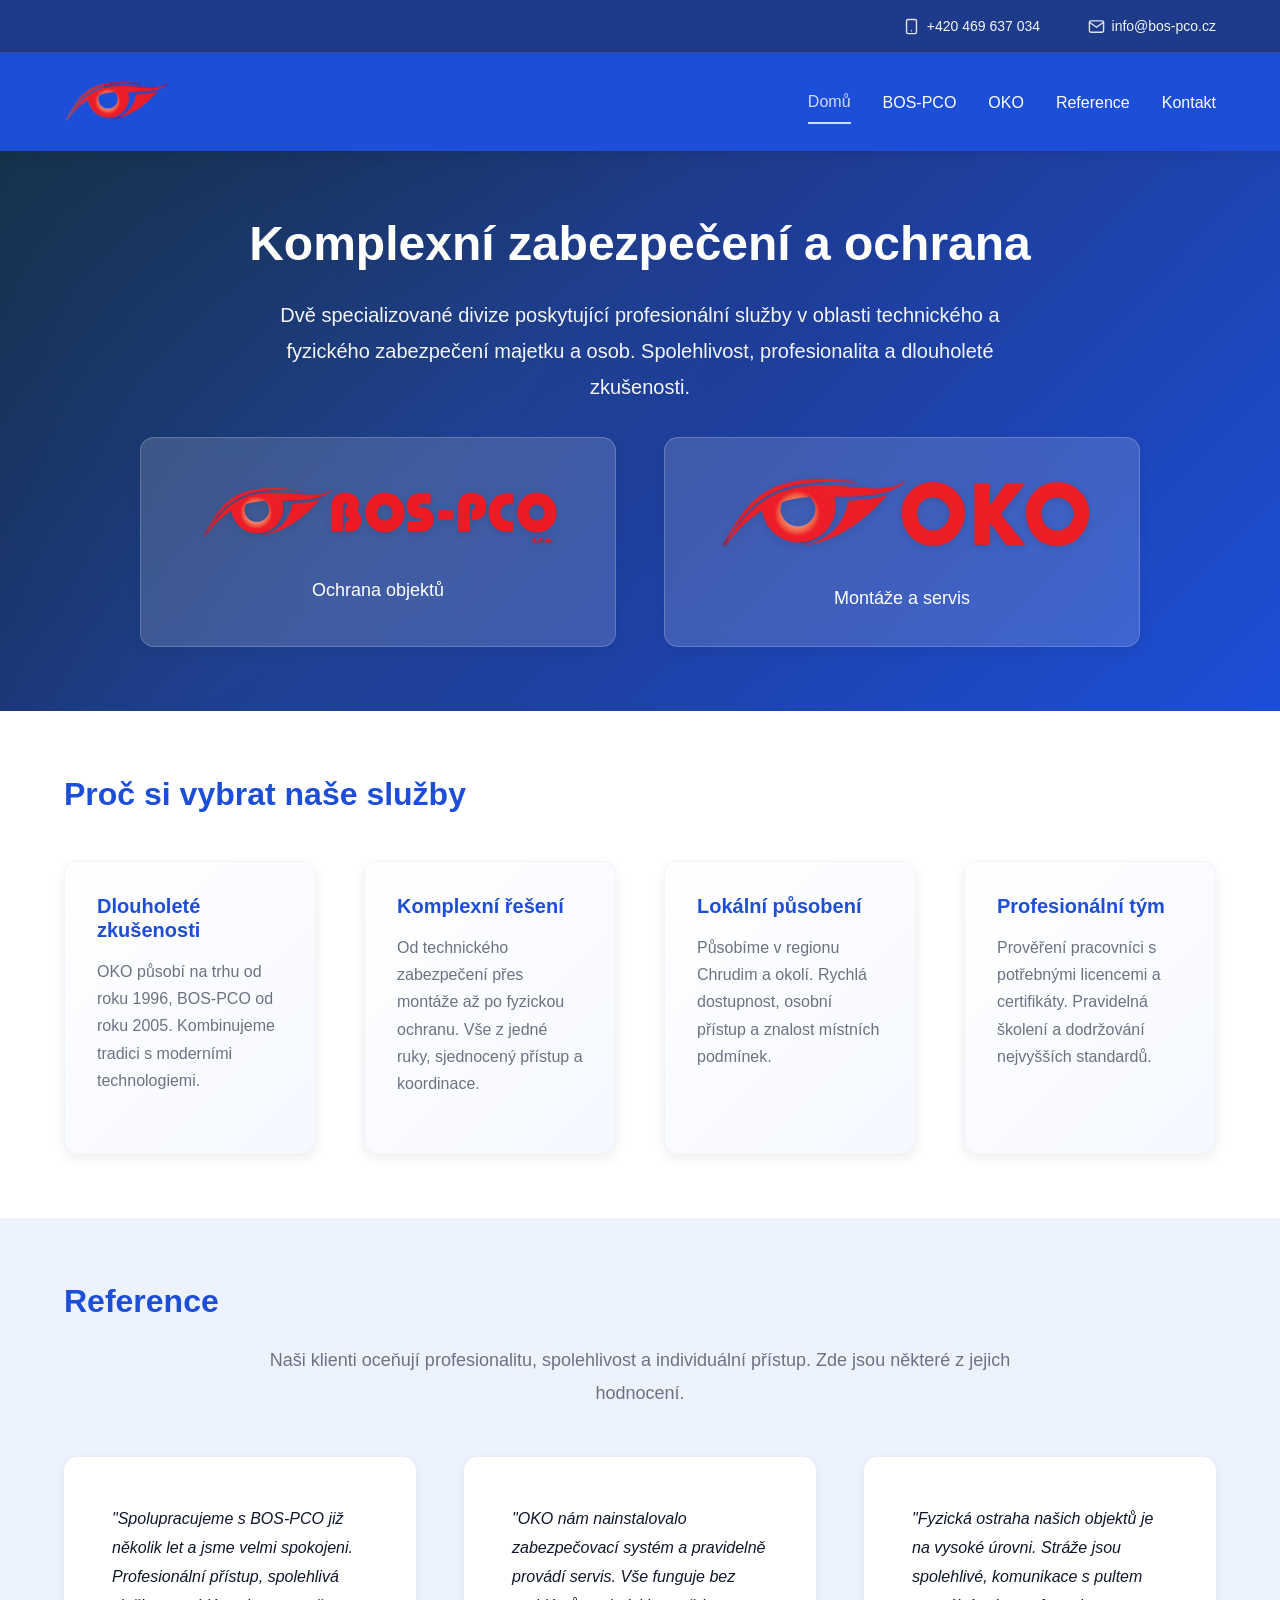
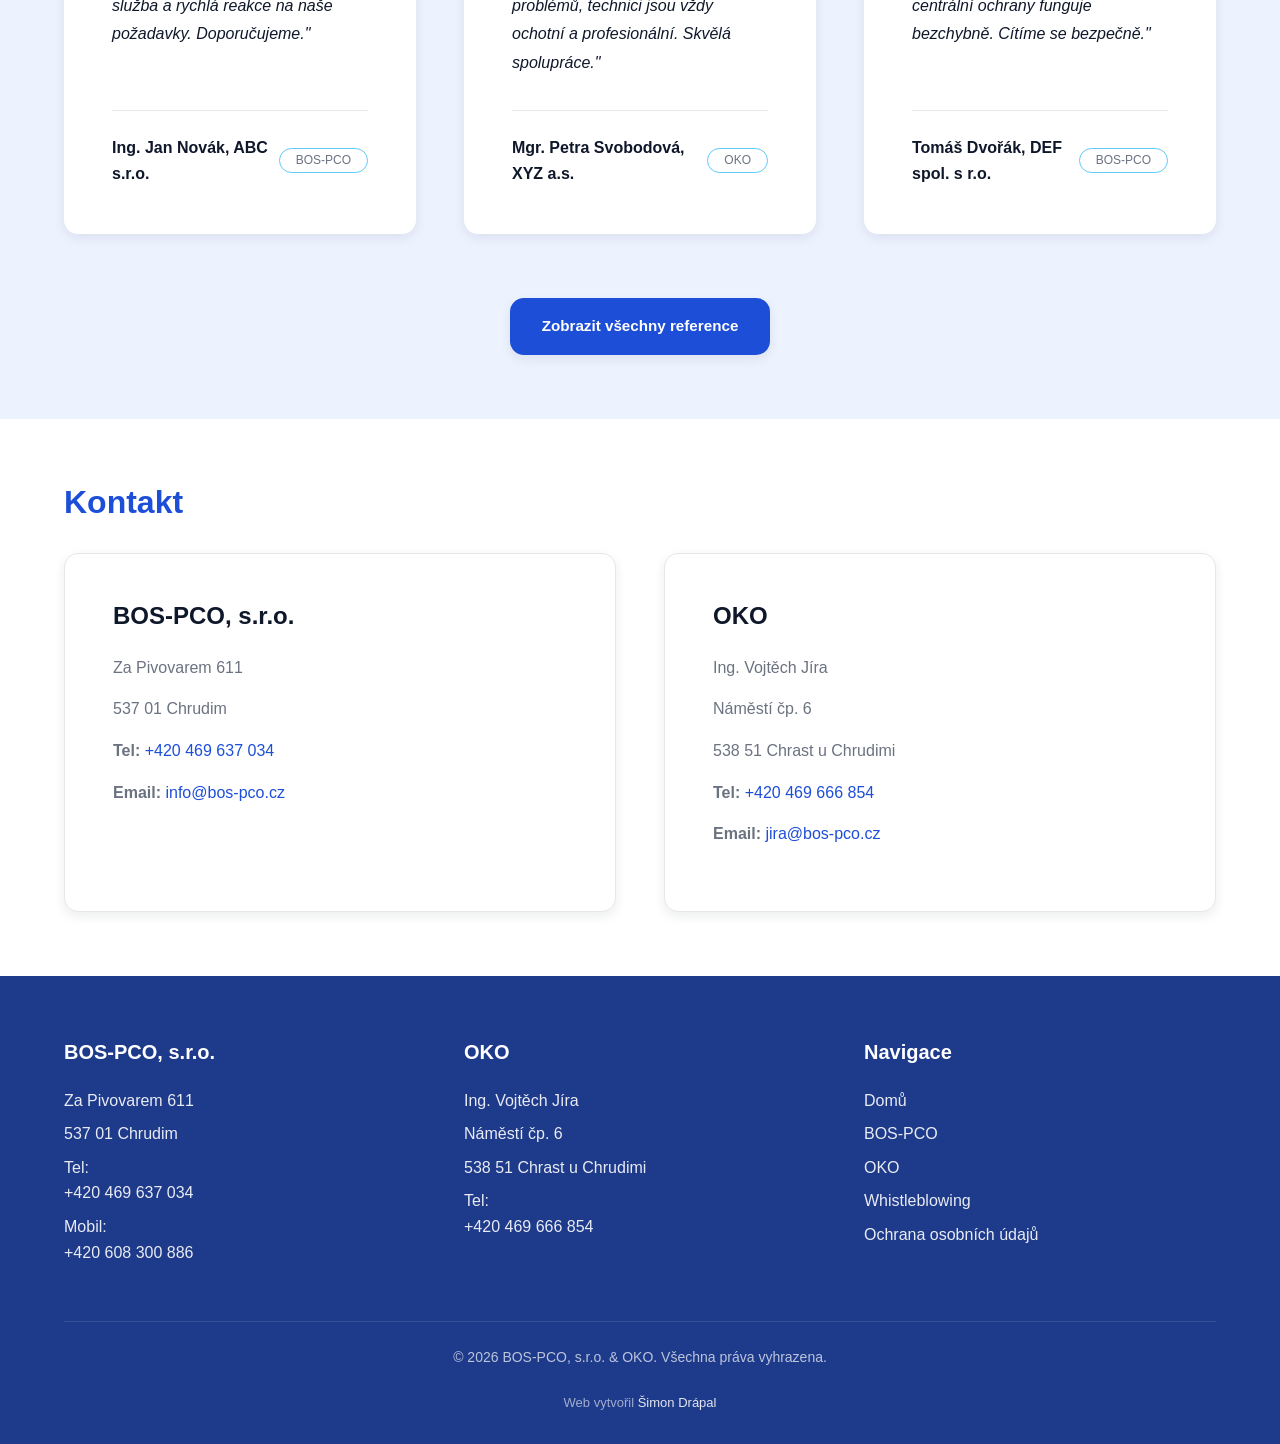
==== index.html @ 8a6a54c7 "kontakty nahoře ještě nad navigací + sekce volná pracovní místa ve stránce bos-pco + backgrounds sek" ====
<!DOCTYPE html>
<html lang="cs">
<head>
    <meta charset="UTF-8">
    <meta name="viewport" content="width=device-width, initial-scale=1.0">
    <meta name="description" content="BOS-PCO s.r.o. - pult centrální ochrany, fyzická ostraha objektů. OKO - montáže, servis a revize zabezpečovacích systémů. Profesionální služby v oblasti zabezpečení v Chrudimi a okolí.">
    <meta name="keywords" content="pult centrální ochrany, PCO, fyzická ostraha, zabezpečení, montáže alarmů, servis zabezpečovacích systémů, Chrudim, Chrast">
    <title>BOS-PCO & OKO | Komplexní zabezpečení a ochrana objektů</title>
    <link rel="stylesheet" href="css/style.css">
    <style>
        /* Prevent FOUC - hide animated elements immediately */
        .service-card, .feature-card, .contact-card, .tech-item,
        .licence-card, .contact-method, .person-card, .hours-card,
        .pconline-feature, .cta-card, .teamviewer-box, .pconline-login,
        .opening-hours, .note-box, .testimonial-card,
        h2:not(.footer h2):not(.footer-column h2),
        h3:not(.footer h3):not(.footer-column h3),
        .hero-text, .page-intro, .licence-intro, .tech-intro, .pconline-intro {
            opacity: 0;
            transform: translateY(20px);
        }
    </style>
</head>
<body class="index">
    <div class="top-contact-bar" id="topContactBar">
        <div class="container">
            <div class="top-contact-bar__inner">
                <a href="tel:+420469637034" class="top-contact-bar__link">
                    <svg class="top-contact-bar__svg" width="17" height="17" viewBox="0 0 24 24" fill="none" stroke="currentColor" stroke-width="2" stroke-linecap="round" stroke-linejoin="round" aria-hidden="true">
                        <rect x="5" y="2" width="14" height="20" rx="2" ry="2"/>
                        <line x1="12" y1="18" x2="12.01" y2="18"/>
                    </svg>
                    <span>+420 469 637 034</span>
                </a>
                <a href="mailto:info@bos-pco.cz" class="top-contact-bar__link">
                    <svg class="top-contact-bar__svg" width="17" height="17" viewBox="0 0 24 24" fill="none" stroke="currentColor" stroke-width="2" stroke-linecap="round" stroke-linejoin="round" aria-hidden="true">
                        <path d="M4 4h16c1.1 0 2 .9 2 2v12c0 1.1-.9 2-2 2H4c-1.1 0-2-.9-2-2V6c0-1.1.9-2 2-2z"/>
                        <polyline points="22,6 12,13 2,6"/>
                    </svg>
                    <span>info@bos-pco.cz</span>
                </a>
            </div>
        </div>
    </div>
    <header class="header">
        <div class="container">
            <div class="header-content">
                <a href="index.html" class="logo">
                    <img src="img/oko.png" alt="OKO" class="logo-img">
                    <!-- <span class="logo-text">BOS-PCO & OKO</span> -->
                </a>
                <button class="menu-toggle" aria-label="Menu" id="menuToggle">
                    <span></span>
                    <span></span>
                    <span></span>
                </button>
                <nav class="nav" id="mainNav">
                    <a href="index.html" class="nav-link active">Domů</a>
                    <a href="bos-pco.html" class="nav-link">BOS-PCO</a>
                    <a href="oko.html" class="nav-link">OKO</a>
                    <a href="reference.html" class="nav-link">Reference</a>
                    <a href="kontakt.html" class="nav-link">Kontakt</a>
                </nav>
            </div>
        </div>
    </header>

    <main>
        <section class="hero">
            <div class="container">
                <h1>Komplexní zabezpečení a ochrana</h1>
                <p class="hero-text">
                    Dvě specializované divize poskytující profesionální služby v oblasti 
                    technického a fyzického zabezpečení majetku a osob. Spolehlivost, 
                    profesionalita a dlouholeté zkušenosti.
                </p>
                <div class="cta-grid hero-cta-grid">
                    <a href="bos-pco.html" class="cta-card cta-bos">
                        <div class="cta-content">
                            <img src="img/bos_pco_logo.png" alt="BOS-PCO" class="cta-logo">
                            <p class="cta-description">Ochrana objektů</p>
                        </div>
                    </a>

                    <a href="oko.html" class="cta-card cta-oko">
                        <div class="cta-content">
                            <img src="img/oko_logo.png" alt="OKO" class="cta-logo">
                            <p class="cta-description">Montáže a servis</p>
                        </div>
                    </a>
                </div>
            </div>
        </section>

        <section class="features-section">
            <div class="container">
                <h2>Proč si vybrat naše služby</h2>
                <div class="features-grid">
                    <article class="feature-card">
                        <h3>Dlouholeté zkušenosti</h3>
                        <p>
                            OKO působí na trhu od roku 1996, BOS-PCO od roku 2005. 
                            Kombinujeme tradici s moderními technologiemi.
                        </p>
                    </article>
                    <article class="feature-card">
                        <h3>Komplexní řešení</h3>
                        <p>
                            Od technického zabezpečení přes montáže až po fyzickou ochranu. 
                            Vše z jedné ruky, sjednocený přístup a koordinace.
                        </p>
                    </article>
                    <article class="feature-card">
                        <h3>Lokální působení</h3>
                        <p>
                            Působíme v regionu Chrudim a okolí. Rychlá dostupnost, 
                            osobní přístup a znalost místních podmínek.
                        </p>
                    </article>
                    <article class="feature-card">
                        <h3>Profesionální tým</h3>
                        <p>
                            Prověření pracovníci s potřebnými licencemi a certifikáty. 
                            Pravidelná školení a dodržování nejvyšších standardů.
                        </p>
                    </article>
                </div>
            </div>
        </section>

        <section class="testimonials-section">
            <div class="container">
                <h2>Reference</h2>
                <p class="section-intro">
                    Naši klienti oceňují profesionalitu, spolehlivost a individuální přístup. 
                    Zde jsou některé z jejich hodnocení.
                </p>
                <div class="testimonials-grid">
                    <article class="testimonial-card testimonial-bos">
                        <p class="testimonial-text">
                            "Spolupracujeme s BOS-PCO již několik let a jsme velmi spokojeni. 
                            Profesionální přístup, spolehlivá služba a rychlá reakce na naše požadavky. 
                            Doporučujeme."
                        </p>
                        <div class="testimonial-footer">
                            <p class="testimonial-author">Ing. Jan Novák, ABC s.r.o.</p>
                            <span class="testimonial-badge">BOS-PCO</span>
                        </div>
                    </article>

                    <article class="testimonial-card testimonial-oko">
                        <p class="testimonial-text">
                            "OKO nám nainstalovalo zabezpečovací systém a pravidelně provádí servis. 
                            Vše funguje bez problémů, technici jsou vždy ochotní a profesionální. 
                            Skvělá spolupráce."
                        </p>
                        <div class="testimonial-footer">
                            <p class="testimonial-author">Mgr. Petra Svobodová, XYZ a.s.</p>
                            <span class="testimonial-badge">OKO</span>
                        </div>
                    </article>

                    <article class="testimonial-card testimonial-bos">
                        <p class="testimonial-text">
                            "Fyzická ostraha našich objektů je na vysoké úrovni. Stráže jsou 
                            spolehlivé, komunikace s pultem centrální ochrany funguje bezchybně. 
                            Cítíme se bezpečně."
                        </p>
                        <div class="testimonial-footer">
                            <p class="testimonial-author">Tomáš Dvořák, DEF spol. s r.o.</p>
                            <span class="testimonial-badge">BOS-PCO</span>
                        </div>
                    </article>
                </div>
                <div class="testimonials-cta">
                    <a href="reference.html" class="btn-primary">Zobrazit všechny reference</a>
                </div>
            </div>
        </section>

        <section class="contact-section" id="kontakt">
            <div class="container">
                <h2>Kontakt</h2>
                <div class="contact-grid">
                    <div class="contact-card">
                        <h3>BOS-PCO, s.r.o.</h3>
                        <p>Za Pivovarem 611</p>
                        <p>537 01 Chrudim</p>
                        <p><strong>Tel:</strong> <a href="tel:+420469637034">+420 469 637 034</a></p>
                        <p><strong>Email:</strong> <a href="mailto:info@bos-pco.cz">info@bos-pco.cz</a></p>
                    </div>
                    <div class="contact-card">
                        <h3>OKO</h3>
                        <p>Ing. Vojtěch Jíra</p>
                        <p>Náměstí čp. 6</p>
                        <p>538 51 Chrast u Chrudimi</p>
                        <p><strong>Tel:</strong> <a href="tel:+420469666854">+420 469 666 854</a></p>
                        <p><strong>Email:</strong> <a href="mailto:jira@bos-pco.cz">jira@bos-pco.cz</a></p>
                    </div>
                </div>
            </div>
        </section>
    </main>

    <footer class="footer">
        <div class="container">
            <div class="footer-content">
                <div class="footer-column">
                    <h3>BOS-PCO, s.r.o.</h3>
                    <p>Za Pivovarem 611</p>
                    <p>537 01 Chrudim</p>
                        <p>Tel: <a href="tel:+420469637034">+420 469 637 034</a></p>
                        <p>Mobil: <a href="tel:+420608300886">+420 608 300 886</a></p>
                </div>
                <div class="footer-column">
                    <h3>OKO</h3>
                    <p>Ing. Vojtěch Jíra</p>
                    <p>Náměstí čp. 6</p>
                    <p>538 51 Chrast u Chrudimi</p>
                    <p>Tel: <a href="tel:+420469666854">+420 469 666 854</a></p>
                </div>
                <div class="footer-column">
                    <h3>Navigace</h3>
                    <a href="index.html">Domů</a>
                    <a href="bos-pco.html">BOS-PCO</a>
                    <a href="oko.html">OKO</a>
                    <a href="whistleblowing.html">Whistleblowing</a>
                    <a href="ochrana-osobnich-udaju.html">Ochrana osobních údajů</a>
                </div>
            </div>
            <div class="footer-bottom">
                <p>&copy; <span id="currentYear"></span> BOS-PCO, s.r.o. & OKO. Všechna práva vyhrazena.</p>
                <p class="footer-credit">Web vytvořil <a href="https://www.linkedin.com/in/%C5%A1imon-dr%C3%A1pal-34b840349/" class="footer-credit-name" target="_blank" rel="noopener noreferrer">Šimon Drápal</a></p>
            </div>
        </div>
    </footer>

    <script src="js/main.js"></script>
</body>
</html>
---- css/style.css ----
/* ============================================
   CSS Variables
   ============================================ */
:root {
    /* Modernizovaná barevná paleta – modrá zůstává dominantní */
    --color-primary: #1d4ed8;        /* sytější moderní modrá */
    --color-primary-dark: #1e3a8a;   /* tmavší námořnická */
    --color-secondary: #38bdf8;      /* světlejší akcentní modrá */
    --color-accent: #ec2023;
    --color-accent-dark: #c81d20;

    --color-text: #0f172a;
    --color-text-light: #6b7280;
    --color-bg: #ffffff;
    --color-bg-light: #edf2ff;       /* jemné modrobílé pozadí sekcí */
    --color-border: #e5e7eb;

    --max-width: 1200px;
    --spacing-xs: 0.5rem;
    --spacing-sm: 1rem;
    --spacing-md: 1.5rem;
    --spacing-lg: 2rem;
    --spacing-xl: 3rem;
    --spacing-2xl: 4rem;

    /* Víc „soft“ zaoblení pro modernější vzhled karet a tlačítek */
    --border-radius: 14px;

    --shadow-sm: 0 1px 2px 0 rgba(15, 23, 42, 0.04);
    --shadow-md: 0 4px 12px rgba(15, 23, 42, 0.08);
    --shadow-lg: 0 10px 24px rgba(15, 23, 42, 0.12);
    --shadow-xl: 0 18px 40px rgba(15, 23, 42, 0.18);
    --shadow-2xl: 0 24px 60px rgba(15, 23, 42, 0.22);

    --transition: all 0.3s cubic-bezier(0.4, 0, 0.2, 1);
    --transition-slow: all 0.5s cubic-bezier(0.4, 0, 0.2, 1);
}

/* ============================================
   Reset & Base Styles
   ============================================ */
* {
    margin: 0;
    padding: 0;
    box-sizing: border-box;
}

html {
    scroll-behavior: smooth;
    font-size: 16px;
}

body {
    font-family: -apple-system, BlinkMacSystemFont, 'Segoe UI', 'Roboto', 'Oxygen',
        'Ubuntu', 'Cantarell', 'Fira Sans', 'Droid Sans', 'Helvetica Neue',
        sans-serif;
    -webkit-font-smoothing: antialiased;
    -moz-osx-font-smoothing: grayscale;
    color: var(--color-text);
    background-color: var(--color-bg);
    line-height: 1.6;
}

/* ============================================
   Typography
   ============================================ */
h1, h2, h3, h4, h5, h6 {
    font-weight: 700;
    line-height: 1.2;
    color: var(--color-primary);
    margin-bottom: var(--spacing-md);
}

h2, h3 {
    opacity: 0;
    transform: translateY(20px);
}

h2.animate-in,
h3.animate-in {
    opacity: 1;
    transform: translateY(0);
}

/* Footer elements should always be visible */
.footer h2,
.footer h3,
.footer-column h2,
.footer-column h3 {
    opacity: 1;
    transform: none;
}

h1 {
    font-size: 2.5rem;
}

h2 {
    font-size: 2rem;
}

h3 {
    font-size: 1.5rem;
}

h4 {
    font-size: 1.25rem;
}

p {
    margin-bottom: var(--spacing-md);
}

a {
    color: var(--color-primary);
    text-decoration: none;
    transition: var(--transition);
}

a:hover {
    color: var(--color-secondary);
}

ul {
    list-style: none;
}

/* ============================================
   Container
   ============================================ */
.container {
    max-width: var(--max-width);
    margin: 0 auto;
    padding: 0 var(--spacing-md);
}

/* ============================================
   Top contact bar (nad hlavičkou, skryje se při scrollu)
   ============================================ */
.top-contact-bar {
    background-color: var(--color-primary-dark);
    color: rgba(255, 255, 255, 0.95);
    font-size: 0.875rem;
    overflow: hidden;
    max-height: 7rem;
    padding: 15px 0;
    border-bottom: 1px solid rgba(255, 255, 255, 0.12);
    transition:
        max-height 0.35s ease,
        opacity 0.28s ease,
        padding 0.35s ease,
        border-width 0s linear 0.35s;
}

.top-contact-bar--hidden {
    max-height: 0;
    padding-top: 0;
    padding-bottom: 0;
    opacity: 0;
    pointer-events: none;
    border-bottom-width: 0;
}

.top-contact-bar__inner {
    display: flex;
    flex-wrap: wrap;
    justify-content: flex-end;
    align-items: center;
    gap: var(--spacing-sm) var(--spacing-xl);
}

.top-contact-bar__link {
    display: inline-flex;
    align-items: center;
    gap: 0.4rem;
    color: inherit;
    text-decoration: none;
    font-weight: 500;
    white-space: nowrap;
    transition: opacity 0.2s ease;
}

.top-contact-bar__link:hover {
    opacity: 0.88;
    color: #fff;
}

.top-contact-bar__svg {
    flex-shrink: 0;
    opacity: 0.9;
}

/* ============================================
   Header
   ============================================ */
.header {
    background-color: var(--color-primary);
    color: white;
    padding: var(--spacing-md) 0;
    position: sticky;
    top: 0;
    z-index: 100;
    box-shadow: var(--shadow-md);
}

.header-content {
    display: flex;
    justify-content: space-between;
    align-items: center;
}

.logo {
    font-size: 1.25rem;
    font-weight: 700;
    color: white;
    text-decoration: none;
    display: flex;
    align-items: center;
    gap: var(--spacing-sm);
}

.logo-img {
    height: 50px;
    width: auto;
    object-fit: contain;
    transform-origin: center center;
    transition: transform 0.25s ease;
}

.logo:hover .logo-img,
.logo:focus-visible .logo-img {
    transform: scale(1.08);
}

.logo-text {
    display: block;
    font-size: 1rem;
}

@media (max-width: 768px) {
    .logo-img {
        height: 40px;
    }
    
    .logo-text {
        font-size: 0.875rem;
    }
}

.menu-toggle {
    display: none;
    flex-direction: column;
    background: none;
    border: none;
    cursor: pointer;
    padding: var(--spacing-xs);
    gap: 4px;
}

.menu-toggle span {
    width: 25px;
    height: 3px;
    background-color: white;
    transition: var(--transition);
}

.nav {
    display: flex;
    gap: var(--spacing-lg);
    align-items: center;
}

.nav-link {
    color: white;
    font-weight: 500;
    transition: opacity 0.2s ease;
    padding: var(--spacing-xs) 0;
}

.nav-link:hover,
.nav-link.active {
    opacity: 0.8;
    border-bottom: 2px solid white;
}

/* ============================================
   Hero Sections
   ============================================ */
.hero {
    background: radial-gradient(circle at top left, rgba(56, 189, 248, 0.16), transparent 55%),
                linear-gradient(135deg, #0f172a 0%, var(--color-primary-dark) 40%, var(--color-primary) 100%);
    color: white;
    padding: var(--spacing-2xl) 0;
    text-align: center;
}

.hero-cta-grid {
    margin-top: var(--spacing-2xl);
    max-width: 1000px;
    margin-left: auto;
    margin-right: auto;
}

.hero-logos {
    display: flex;
    justify-content: center;
    align-items: center;
    gap: var(--spacing-xl);
    margin-bottom: var(--spacing-xl);
    flex-wrap: wrap;
}

.hero-logo {
    height: 120px;
    width: auto;
    object-fit: contain;
    filter: drop-shadow(0 4px 6px rgba(0, 0, 0, 0.1));
}

.hero h1 {
    color: white;
    font-size: 3rem;
    margin-bottom: var(--spacing-md);
}

.hero-text {
    font-size: 1.25rem;
    max-width: 800px;
    margin: 0 auto;
    color: rgba(255, 255, 255, 0.95);
    line-height: 1.8;
    opacity: 0;
    transform: translateY(20px);
}

.hero-text.animate-in {
    opacity: 1;
    transform: translateY(0);
}

@media (max-width: 768px) {
    .hero-logo {
        height: 80px;
    }
    
    .hero-logos {
        gap: var(--spacing-md);
    }
}

.page-hero {
    padding: var(--spacing-2xl) 0;
    color: white;
    background:
        radial-gradient(circle at top left, rgba(56, 189, 248, 0.16), transparent 55%),
        linear-gradient(135deg, #0f172a 0%, var(--color-primary-dark) 40%, var(--color-primary) 100%);
}

.hero-bos {
    background:
        radial-gradient(circle at top left, rgba(56, 189, 248, 0.16), transparent 55%),
        linear-gradient(135deg, #0f172a 0%, var(--color-primary-dark) 40%, var(--color-primary) 100%);
}

.hero-oko {
    background:
        radial-gradient(circle at top left, rgba(56, 189, 248, 0.16), transparent 55%),
        linear-gradient(135deg, #0f172a 0%, var(--color-primary-dark) 40%, var(--color-primary) 100%);
}

.contact-hero {
    padding: var(--spacing-lg) 0;
    min-height: auto;
    background:
        radial-gradient(circle at top left, rgba(56, 189, 248, 0.16), transparent 55%),
        linear-gradient(135deg, #0f172a 0%, var(--color-primary-dark) 40%, var(--color-primary) 100%);
    text-align: center;
}

.page-hero h1 {
    color: white;
    font-size: 3rem;
    margin-bottom: var(--spacing-sm);
}

.page-subtitle {
    font-size: 1.5rem;
    font-weight: 600;
    margin-bottom: var(--spacing-md);
    color: rgba(255, 255, 255, 0.95);
}

.page-intro {
    font-size: 1.125rem;
    line-height: 1.8;
    max-width: 900px;
    color: rgba(255, 255, 255, 0.9);
    opacity: 0;
    transform: translateY(20px);
}

.page-intro.animate-in {
    opacity: 1;
    transform: translateY(0);
}

/* ============================================
   CTA Section
   ============================================ */
.cta-section {
    padding: var(--spacing-2xl) 0;
    background-color: var(--color-bg-light);
}

.cta-grid {
    display: grid;
    grid-template-columns: repeat(auto-fit, minmax(340px, 1fr));
    gap: var(--spacing-xl);
    margin-top: var(--spacing-lg);
}

.cta-card {
    background: rgba(255, 255, 255, 0.15);
    backdrop-filter: blur(10px);
    border-radius: var(--border-radius);
    padding: calc(var(--spacing-lg) * 0.9);
    box-shadow: var(--shadow-md);
    transition: var(--transition-slow);
    text-decoration: none;
    color: inherit;
    display: block;
    position: relative;
    border: 1px solid rgba(255, 255, 255, 0.2);
}

.cta-card:hover {
    transform: translateY(-4px);
    box-shadow: var(--shadow-xl);
    background: rgba(255, 255, 255, 0.25);
}

.cta-content {
    text-align: center;
    display: flex;
    flex-direction: column;
    justify-content: center;
    align-items: center;
    min-height: 150px;
}

.cta-logo {
    max-width: 100%;
    height: auto;
    max-height: 120px;
    object-fit: contain;
    filter: drop-shadow(0 2px 4px rgba(0, 0, 0, 0.1));
    margin-bottom: var(--spacing-md);
}

.hero .cta-description {
    color: white;
    font-size: 1.125rem;
    font-weight: 500;
    margin: 0;
    text-align: center;
}

.cta-content h2 {
    font-size: 2rem;
    margin-bottom: var(--spacing-xs);
    color: var(--color-primary);
}

.cta-subtitle {
    font-size: 1.125rem;
    font-weight: 600;
    color: var(--color-primary);
    margin-bottom: var(--spacing-md);
}

.cta-oko .cta-subtitle {
    color: var(--color-primary);
}

.cta-description {
    color: var(--color-text);
    line-height: 1.7;
    margin-bottom: var(--spacing-md);
}

.cta-link {
    display: inline-block;
    color: var(--color-primary);
    font-weight: 600;
    margin-top: var(--spacing-sm);
}

.cta-card:hover .cta-link {
    color: var(--color-primary);
}

.cta-oko:hover .cta-link {
    color: var(--color-secondary);
}

/* ============================================
   Testimonials Section
   ============================================ */
.testimonials-section {
    padding: var(--spacing-2xl) 0;
    background-color: var(--color-bg-light);
}

.contact-section {
    padding: var(--spacing-2xl) 0;
    background-color: var(--color-bg);
}

.section-intro {
    text-align: center;
    max-width: 800px;
    margin: 0 auto var(--spacing-xl);
    color: var(--color-text-light);
    font-size: 1.125rem;
    line-height: 1.8;
}

.testimonials-grid {
    display: grid;
    grid-template-columns: repeat(auto-fit, minmax(300px, 1fr));
    gap: var(--spacing-xl);
    margin-top: var(--spacing-lg);
}

.testimonial-card {
    background: white;
    padding: var(--spacing-xl);
    border-radius: var(--border-radius);
    box-shadow: var(--shadow-md);
    transition: var(--transition-slow);
    position: relative;
    display: flex;
    flex-direction: column;
}

.testimonial-card:hover {
    transform: translateY(-4px);
    box-shadow: var(--shadow-lg);
}

.testimonial-text {
    color: var(--color-text);
    line-height: 1.8;
    font-style: italic;
    margin-bottom: var(--spacing-lg);
    font-size: 1rem;
    flex-grow: 1;
}

.testimonial-footer {
    display: flex;
    justify-content: space-between;
    align-items: center;
    margin-top: auto;
    padding-top: var(--spacing-md);
    border-top: 1px solid var(--color-border);
}

.testimonial-author {
    color: var(--color-text);
    font-weight: 700;
    font-size: 1rem;
    margin: 0;
}

.testimonial-badge {
    display: inline-block;
    padding: 2px var(--spacing-sm);
    background-color: transparent;
    color: var(--color-text-light);
    border: 1px solid rgba(56, 189, 248, 0.8);
    border-radius: 999px;
    font-size: 0.75rem;
    font-weight: 500;
    white-space: nowrap;
}

.testimonials-cta {
    text-align: center;
    margin-top: var(--spacing-2xl);
}

.btn-primary {
    display: inline-block;
    padding: var(--spacing-md) var(--spacing-xl);
    background-color: var(--color-primary);
    color: white;
    border-radius: var(--border-radius);
    font-weight: 600;
    text-decoration: none;
    transition: var(--transition);
    box-shadow: var(--shadow-md);
}

.btn-primary:hover {
    background-color: var(--color-primary-dark);
    transform: translateY(-2px);
    box-shadow: var(--shadow-lg);
}

/* Menší varianta tlačítka v sekci Reference na homepage */
.testimonials-section .btn-primary {
    padding: var(--spacing-sm) var(--spacing-lg);
    font-size: 0.95rem;
}

/* Modernější varianta tlačítka pro stránku reference */
.btn-ghost {
    display: inline-flex;
    align-items: center;
    justify-content: center;
    padding: calc(var(--spacing-sm) + 2px) var(--spacing-xl);
    background-color: transparent;
    color: var(--color-primary);
    border-radius: 999px;
    border: 1px solid rgba(30, 64, 175, 0.3);
    font-weight: 500;
    font-size: 0.95rem;
    letter-spacing: 0.02em;
    text-transform: uppercase;
    text-decoration: none;
    cursor: pointer;
    transition: background-color 0.2s ease, color 0.2s ease, box-shadow 0.2s ease, transform 0.2s ease;
    box-shadow: 0 0 0 0 rgba(30, 64, 175, 0.0);
}

.btn-ghost:hover {
    background-color: rgba(30, 64, 175, 0.06);
    box-shadow: 0 10px 25px rgba(15, 23, 42, 0.15);
    transform: translateY(-1px);
}

.btn-ghost:active {
    transform: translateY(0);
    box-shadow: 0 4px 12px rgba(15, 23, 42, 0.18);
}

/* ============================================
   Features Section
   ============================================ */
.features-section {
    padding: var(--spacing-2xl) 0;
}

.features-grid {
    display: grid;
    grid-template-columns: repeat(auto-fit, minmax(250px, 1fr));
    gap: var(--spacing-xl);
    margin-top: var(--spacing-xl);
}

.feature-card {
    padding: var(--spacing-lg);
    background: linear-gradient(135deg, #ffffff, #f5f8ff);
    border-radius: var(--border-radius);
    box-shadow: var(--shadow-md);
    border: 1px solid rgba(0, 0, 0, 0.03);
    transition: var(--transition-slow);
    position: relative;
}

.feature-card:hover {
    transform: translateY(-4px);
    box-shadow: var(--shadow-lg);
}

.feature-card h3 {
    font-size: 1.25rem;
    margin-bottom: var(--spacing-sm);
    transition: var(--transition);
}

.feature-card:hover h3 {
    color: var(--color-secondary);
}

.feature-card p {
    color: var(--color-text-light);
    line-height: 1.7;
}

/* ============================================
   Services Section
   ============================================ */
.services-section {
    padding: var(--spacing-2xl) 0;
}

.services-grid {
    display: grid;
    grid-template-columns: repeat(auto-fit, minmax(300px, 1fr));
    gap: var(--spacing-xl);
    margin-top: var(--spacing-xl);
}

.service-card {
    background: white;
    padding: var(--spacing-xl);
    border-radius: var(--border-radius);
    box-shadow: var(--shadow-lg);
    border: 1px solid rgba(0, 0, 0, 0.05);
    transition: var(--transition-slow);
    position: relative;
}

.service-card:hover {
    transform: translateY(-4px);
    box-shadow: var(--shadow-xl);
}

.service-oko:hover h3 {
    color: var(--color-secondary);
}

.service-card h3 {
    color: var(--color-primary);
    margin-bottom: var(--spacing-md);
    font-size: 1.5rem;
    transition: var(--transition);
}

.service-card:hover h3 {
    color: var(--color-secondary);
}

.service-card p {
    color: var(--color-text);
    line-height: 1.7;
    margin-bottom: var(--spacing-md);
}

.service-card ul {
    list-style: none;
    padding: 0;
}

.service-card ul li {
    padding: var(--spacing-xs) 0;
    padding-left: var(--spacing-md);
    position: relative;
    color: var(--color-text-light);
}

.service-card ul li::before {
    content: '✓';
    position: absolute;
    left: 0;
    color: var(--color-secondary);
    font-weight: bold;
}

.service-oko ul li::before {
    color: var(--color-secondary);
}

/* ============================================
   Tech Section
   ============================================ */
.tech-section {
    padding: var(--spacing-2xl) 0;
    background-color: var(--color-bg-light);
}

.tech-intro {
    font-size: 1.125rem;
    line-height: 1.8;
    max-width: 900px;
    margin: 0 auto var(--spacing-xl);
    text-align: center;
    color: var(--color-text-light);
    opacity: 0;
    transform: translateY(20px);
}

.tech-intro.animate-in {
    opacity: 1;
    transform: translateY(0);
}

.tech-grid {
    display: grid;
    grid-template-columns: repeat(auto-fit, minmax(250px, 1fr));
    gap: var(--spacing-lg);
    margin-top: var(--spacing-lg);
}

.tech-item {
    padding: var(--spacing-lg);
    background-color: white;
    border-radius: var(--border-radius);
    box-shadow: var(--shadow-md);
    transition: var(--transition-slow);
    position: relative;
    opacity: 0;
    transform: translateY(20px);
}

.tech-item.animate-in {
    opacity: 1;
    transform: translateY(0);
}

.tech-item:hover {
    transform: translateY(-4px);
    box-shadow: var(--shadow-lg);
}

.tech-item h4 {
    color: var(--color-primary);
    margin-bottom: var(--spacing-sm);
    font-size: 1.125rem;
    transition: var(--transition);
}

.tech-item:hover h4 {
    color: var(--color-secondary);
}

.tech-item p {
    color: var(--color-text-light);
    font-size: 0.9375rem;
    margin: 0;
}

/* ============================================
   PCOnline Section
   ============================================ */
.pconline-section {
    padding: var(--spacing-2xl) 0;
    background: linear-gradient(135deg, var(--color-bg-light) 0%, white 100%);
}

.pconline-content {
    max-width: 1000px;
    margin: 0 auto;
}

.pconline-intro {
    font-size: 1.125rem;
    line-height: 1.8;
    color: var(--color-text);
    margin-bottom: var(--spacing-xl);
    text-align: center;
    opacity: 0;
    transform: translateY(20px);
}

.pconline-intro.animate-in {
    opacity: 1;
    transform: translateY(0);
}

.pconline-features {
    display: grid;
    grid-template-columns: repeat(auto-fit, minmax(250px, 1fr));
    gap: var(--spacing-lg);
    margin: var(--spacing-xl) 0;
}

.pconline-feature {
    padding: var(--spacing-lg);
    background: white;
    border-radius: var(--border-radius);
    box-shadow: var(--shadow-md);
    transition: var(--transition-slow);
    opacity: 0;
    transform: translateY(20px);
}

.pconline-feature.animate-in {
    opacity: 1;
    transform: translateY(0);
}

.pconline-feature:hover {
    transform: translateY(-4px);
    box-shadow: var(--shadow-lg);
}

.pconline-feature h3 {
    color: var(--color-primary);
    font-size: 1.125rem;
    margin-bottom: var(--spacing-sm);
}

.pconline-feature p {
    color: var(--color-text-light);
    font-size: 0.9375rem;
    margin: 0;
    line-height: 1.6;
}

/* Kompaktní PCOnline – bez bílé karty; nadpis + úvod jako u plné .pconline-section */
.pconline-section--compact {
    background: var(--color-bg-light);
    padding: var(--spacing-2xl) 0;
}

/* Bez zužujícího sloupce 1000px + centrování – celá šířka .container jako u dalších sekcí */
.pconline-section--compact .pconline-content {
    max-width: none;
    margin: 0;
    width: 100%;
}

.pconline-section--compact .pconline-content > h2 {
    margin-bottom: var(--spacing-md);
    text-align: left;
}

.pconline-section--compact .pconline-intro {
    margin-top: 0;
    margin-bottom: var(--spacing-xl);
    text-align: left;
    padding-left: 1.5rem;
    padding-right: 0;
}

.pconline-section--compact .pconline-login {
    margin-top: 0;
    padding: 0;
    background: transparent;
    border-radius: 0;
    box-shadow: none;
}

.pconline-section--compact .login-button-wrapper {
    margin-top: 0;
    margin-bottom: var(--spacing-sm);
    justify-content: center;
}

.pconline-section--compact .login-note {
    margin-top: var(--spacing-sm);
}

.pconline-login {
    margin-top: var(--spacing-2xl);
    padding: var(--spacing-md) var(--spacing-lg);
    background: white;
    border-radius: var(--border-radius);
    box-shadow: var(--shadow-md);
    text-align: center;
    opacity: 0;
    transform: translateY(20px);
}

.pconline-login.animate-in {
    opacity: 1;
    transform: translateY(0);
}

.pconline-login h3 {
    color: var(--color-primary);
    margin-bottom: var(--spacing-xs);
}

.pconline-login > p {
    color: var(--color-text);
    margin-bottom: var(--spacing-md);
    line-height: 1.7;
}

.login-button-wrapper {
    display: flex;
    justify-content: center;
    margin: var(--spacing-md) 0;
}

/* Kompaktní tlačítko PCOnline – ikona + dva řádky textu */
.login-btn {
    display: inline-flex;
    align-items: center;
    gap: var(--spacing-sm);
    padding: var(--spacing-xs) var(--spacing-md);
    background: linear-gradient(135deg, var(--color-primary) 0%, var(--color-primary-dark) 100%);
    color: white;
    border-radius: 10px;
    text-decoration: none;
    transition: background 0.25s ease, box-shadow 0.25s ease, transform 0.2s ease;
    box-shadow: var(--shadow-sm);
    min-width: 0;
    max-width: 100%;
    justify-content: center;
}

.login-btn:hover {
    transform: translateY(-2px);
    box-shadow: var(--shadow-md);
    background: linear-gradient(135deg, var(--color-primary-dark) 0%, var(--color-primary) 100%);
}

.login-btn:active {
    transform: translateY(0);
}

.login-icon {
    font-size: 1.1rem;
    line-height: 1;
    flex-shrink: 0;
}

.login-text {
    display: flex;
    flex-direction: column;
    text-align: left;
    gap: 1px;
}

.login-text strong {
    font-size: 0.9rem;
    font-weight: 600;
    line-height: 1.25;
    margin: 0;
}

.login-text small {
    font-size: 0.7rem;
    opacity: 0.92;
    line-height: 1.2;
}

.login-note {
    margin-top: var(--spacing-md);
    color: var(--color-text-light);
    font-size: 0.875rem;
}

.login-note a {
    color: var(--color-secondary);
    font-weight: 500;
}

/* ============================================
   Volná pracovní místa (BOS-PCO)
   ============================================ */
.jobs-section {
    padding: var(--spacing-2xl) 0;
    /* Bílé pozadí – střídá se s .pconline-section--compact (bg-light) na stránce BOS-PCO */
    background-color: var(--color-bg);
}

.jobs-intro {
    text-align: left;
    margin: 0 0 var(--spacing-xl);
    padding-left: 1.5rem;
    color: var(--color-text-light);
    font-size: 1.0625rem;
    line-height: 1.75;
}

.jobs-grid {
    display: grid;
    grid-template-columns: repeat(2, minmax(0, 1fr));
    gap: var(--spacing-md);
    margin-top: var(--spacing-lg);
    width: 100%;
}

.job-card {
    background: #fff;
    padding: var(--spacing-md) var(--spacing-lg);
    border-radius: var(--border-radius);
    box-shadow: var(--shadow-md);
    border: 1px solid rgba(0, 0, 0, 0.06);
    transition: var(--transition-slow);
    min-width: 0;
}

.job-card:hover {
    transform: translateY(-3px);
    box-shadow: var(--shadow-lg);
}

.job-card h3 {
    color: var(--color-primary);
    font-size: 1.125rem;
    margin: 0 0 0.35rem;
    padding-bottom: 0;
    border-bottom: none;
    line-height: 1.3;
}

.job-card__location {
    margin: 0;
    color: var(--color-text-light);
    font-size: 0.9rem;
    line-height: 1.4;
}

/* Jedna řada: pozice + místo | Kontaktní osoba */
.job-card__split {
    display: grid;
    grid-template-columns: 1fr 1fr;
    gap: var(--spacing-md) var(--spacing-lg);
    align-items: start;
}

.job-card__cell {
    min-width: 0;
}

.job-card__cell--contact {
    border-left: 1px solid var(--color-border);
    padding-left: var(--spacing-lg);
}

.job-label {
    display: block;
    font-size: 0.65rem;
    font-weight: 700;
    text-transform: uppercase;
    letter-spacing: 0.08em;
    color: var(--color-text-light);
    margin-bottom: 0.2rem;
}

.job-value {
    margin: 0;
    color: var(--color-text);
    line-height: 1.45;
    font-size: 0.9rem;
}

.job-value--compact {
    line-height: 1.5;
}

.job-value--compact .job-contact-name {
    display: inline;
}

.job-value-note {
    color: var(--color-text-light);
    font-size: 0.85em;
}

.job-contact-name {
    font-weight: 600;
    color: var(--color-text);
}

.job-value a {
    color: var(--color-secondary);
    font-weight: 500;
    white-space: nowrap;
}

@media (max-width: 640px) {
    .job-card__split {
        grid-template-columns: 1fr;
        gap: var(--spacing-sm);
    }

    .job-card__cell--contact {
        border-left: none;
        padding-left: 0;
        padding-top: var(--spacing-sm);
        border-top: 1px solid var(--color-border);
    }

    .job-value a {
        white-space: normal;
    }
}

/* ============================================
   Contact Section
   ============================================ */
.contact-section {
    padding: var(--spacing-2xl) 0;
    background-color: var(--color-bg);
}

/* Světlé pozadí – střídání se s předchozí bílou sekcí (např. Volná místa na BOS-PCO) */
.contact-section--alt-bg {
    background-color: var(--color-bg-light);
}

/* Stránka OKO – střídání pozadí sekcí pod hero (bílá / světlá) */
.page-oko .services-section {
    background-color: var(--color-bg);
}

.page-oko .licence-section {
    background-color: var(--color-bg-light);
}

.page-oko .teamviewer-section {
    background: var(--color-bg);
}

.page-oko .contact-section {
    background-color: var(--color-bg-light);
}

.contact-grid {
    display: grid;
    grid-template-columns: repeat(auto-fit, minmax(300px, 1fr));
    gap: var(--spacing-xl);
    margin-top: var(--spacing-lg);
}

.contact-card {
    background: #ffffff;
    padding: var(--spacing-xl);
    border-radius: var(--border-radius);
    box-shadow: var(--shadow-md);
    border: 1px solid var(--color-border);
    transition: var(--transition-slow);
    position: relative;
    opacity: 0;
    transform: translateY(20px);
}

.contact-card.animate-in {
    opacity: 1;
    transform: translateY(0);
}

.contact-card:hover {
    transform: translateY(-4px);
    box-shadow: var(--shadow-lg);
}

.contact-card h3 {
    color: var(--color-text);
    margin-bottom: var(--spacing-md);
    transition: var(--transition);
}

.contact-card:hover h3 {
    color: var(--color-primary);
}

.contact-card p {
    margin-bottom: var(--spacing-sm);
    color: var(--color-text-light);
}

.contact-card a {
    color: var(--color-primary);
    font-weight: 500;
}

.contact-info {
    margin-top: var(--spacing-lg);
}

.contact-item {
    margin-bottom: var(--spacing-lg);
}

.contact-item h3 {
    color: var(--color-primary);
    font-size: 1rem;
    font-weight: 600;
    margin-bottom: var(--spacing-xs);
    text-transform: uppercase;
    letter-spacing: 0.5px;
}

.contact-item p {
    color: var(--color-text);
    line-height: 1.7;
    margin: 0;
}

.contact-subtitle {
    color: var(--color-text-light);
    font-size: 1rem;
    font-weight: 400;
    margin-bottom: var(--spacing-lg);
}

.opening-hours {
    margin-top: var(--spacing-2xl);
    padding: var(--spacing-xl);
    background-color: white;
    border-radius: var(--border-radius);
    box-shadow: var(--shadow-md);
    opacity: 0;
    transform: translateY(20px);
}

.opening-hours.animate-in {
    opacity: 1;
    transform: translateY(0);
}

.opening-hours h2 {
    margin-bottom: var(--spacing-lg);
    text-align: center;
}

.hours-grid {
    display: grid;
    grid-template-columns: repeat(auto-fit, minmax(250px, 1fr));
    gap: var(--spacing-lg);
}

.hours-card {
    padding: var(--spacing-lg);
    background-color: white;
    border-radius: var(--border-radius);
    box-shadow: var(--shadow-sm);
    text-align: center;
    opacity: 0;
    transform: translateY(20px);
}

.hours-card.animate-in {
    opacity: 1;
    transform: translateY(0);
}

.hours-card h3 {
    color: var(--color-primary);
    margin-bottom: var(--spacing-sm);
    font-size: 1.25rem;
}

.hours-card p {
    color: var(--color-text);
    line-height: 1.7;
    margin: 0;
}

.management-section,
.accounting-section {
    margin-top: var(--spacing-xl);
    padding-top: var(--spacing-xl);
    border-top: 1px solid var(--color-border);
}

.management-section h3,
.accounting-section h3 {
    color: var(--color-primary);
    font-size: 1.25rem;
    margin-bottom: var(--spacing-lg);
}

.person-card {
    background-color: white;
    padding: var(--spacing-md);
    border-radius: var(--border-radius);
    margin-bottom: var(--spacing-md);
    box-shadow: var(--shadow-sm);
    opacity: 0;
    transform: translateY(20px);
}

.person-card.animate-in {
    opacity: 1;
    transform: translateY(0);
}

.person-card h4 {
    color: var(--color-primary);
    font-size: 1.125rem;
    margin-bottom: var(--spacing-xs);
}

.person-info {
    margin-bottom: var(--spacing-lg);
    padding-bottom: var(--spacing-md);
    border-bottom: 1px solid var(--color-border);
}

.person-info:last-child {
    border-bottom: none;
    margin-bottom: 0;
    padding-bottom: 0;
}

.person-info h4 {
    color: var(--color-primary);
    font-size: 1.125rem;
    margin-bottom: var(--spacing-xs);
}

.person-role {
    color: var(--color-text-light);
    font-style: italic;
    font-size: 0.9375rem;
    margin-bottom: var(--spacing-sm);
}

.person-card p,
.person-info p {
    margin-bottom: var(--spacing-xs);
    color: var(--color-text);
    font-size: 0.9375rem;
}

.person-card a,
.person-info a {
    color: var(--color-secondary);
    font-weight: 500;
}

/* ============================================
   Licence Section
   ============================================ */
.licence-section {
    padding: var(--spacing-2xl) 0;
    background-color: var(--color-bg-light);
}

.licence-intro {
    font-size: 1.125rem;
    line-height: 1.8;
    max-width: 900px;
    margin: 0 auto var(--spacing-xl);
    text-align: center;
    color: var(--color-text);
    opacity: 0;
    transform: translateY(20px);
}

.licence-intro.animate-in {
    opacity: 1;
    transform: translateY(0);
}

/* Úvod licence: těsně k levému okraji kontejneru (zruší vnitřní padding vlevo) */
.licence-section .licence-intro {
    margin-left: calc(-1 * var(--spacing-sm));
    width: calc(100% + var(--spacing-md));
    max-width: min(900px, calc(100% + var(--spacing-md)));
    margin-right: auto;
    padding-left: 40px;
    text-align: left;
    box-sizing: border-box;
}

.licence-grid {
    display: grid;
    grid-template-columns: repeat(auto-fit, minmax(200px, 1fr));
    gap: var(--spacing-lg);
    margin-top: var(--spacing-lg);
}

.licence-card {
    background: rgba(255, 255, 255, 0.16);
    padding: var(--spacing-md);
    border-radius: var(--border-radius);
    box-shadow: var(--shadow-md);
    text-align: center;
    transition: var(--transition-slow);
    position: relative;
    display: flex;
    flex-direction: column;
    opacity: 0;
    transform: translateY(20px);
    border: 1px solid rgba(255, 255, 255, 0.35);
    backdrop-filter: blur(12px);
}

.licence-card.animate-in {
    opacity: 1;
    transform: translateY(0);
}

.licence-card:hover {
    transform: translateY(-4px);
    box-shadow: var(--shadow-xl);
}

.licence-image {
    width: 100%;
    height: auto;
    max-height: 200px;
    object-fit: contain;
    margin-bottom: var(--spacing-md);
    border-radius: var(--border-radius);
    background-color: rgba(255, 255, 255, 0.12);
}

.licence-card h3 {
    color: var(--color-primary);
    font-size: 0.9375rem;
    margin: 0;
    font-weight: 600;
    transition: var(--transition);
    line-height: 1.3;
}

.licence-card:hover h3 {
    color: var(--color-secondary);
}

/* OKO: tlačítko pro galerii certifikátů (bez mřížky karet) */
.licence-cta {
    text-align: center;
    margin-top: var(--spacing-lg);
}

.btn-licence-gallery {
    display: inline-flex;
    align-items: center;
    justify-content: center;
    padding: var(--spacing-sm) var(--spacing-xl);
    background: linear-gradient(135deg, var(--color-primary) 0%, var(--color-primary-dark) 100%);
    color: #fff;
    border: none;
    border-radius: var(--border-radius);
    font-weight: 600;
    font-size: 1rem;
    cursor: pointer;
    box-shadow: var(--shadow-md);
    transition: transform 0.2s ease, box-shadow 0.2s ease;
    font-family: inherit;
}

.btn-licence-gallery:hover {
    transform: translateY(-2px);
    box-shadow: var(--shadow-lg);
}

.btn-licence-gallery:focus {
    outline: 2px solid var(--color-secondary);
    outline-offset: 3px;
}

.btn-licence-gallery:focus:not(:focus-visible) {
    outline: none;
}

.btn-licence-gallery:focus-visible {
    outline: 2px solid var(--color-secondary);
    outline-offset: 3px;
}

/* Lightbox certifikátů (OKO) */
.cert-lightbox[hidden] {
    display: none !important;
}

.cert-lightbox:not([hidden]) {
    display: flex;
    align-items: center;
    justify-content: center;
}

.cert-lightbox {
    position: fixed;
    inset: 0;
    z-index: 1000;
    padding: var(--spacing-md);
    box-sizing: border-box;
}

.cert-lightbox__backdrop {
    position: absolute;
    inset: 0;
    background: rgba(15, 23, 42, 0.82);
    cursor: pointer;
}

.cert-lightbox__panel {
    position: relative;
    z-index: 1;
    max-width: min(96vw, 1120px);
    max-height: 92vh;
    width: 100%;
    display: flex;
    flex-direction: column;
    align-items: stretch;
}

.cert-lightbox__close {
    position: absolute;
    top: -0.85rem;
    right: 0;
    transform: translateX(calc(var(--spacing-xl) * 0.30));
    z-index: 2;
    width: 44px;
    height: 44px;
    border: none;
    border-radius: 50%;
    background: rgba(255, 255, 255, 0.95);
    color: var(--color-text);
    font-size: 1.75rem;
    line-height: 1;
    cursor: pointer;
    display: flex;
    align-items: center;
    justify-content: center;
    box-shadow: var(--shadow-md);
    transition: background-color 0.2s ease, transform 0.15s ease;
}

.cert-lightbox__close:hover {
    background: #fff;
    transform: translateX(calc(var(--spacing-xl) * 0.35)) scale(1.05);
}

.cert-lightbox__body {
    margin-top: 2.75rem;
    overflow-y: auto;
    overflow-x: hidden;
    max-height: calc(92vh - 3.5rem);
    /* větší mezera mezi obrázky a posuvníkem */
    padding-right: var(--spacing-xl);
    scrollbar-gutter: stable;
    -webkit-overflow-scrolling: touch;
}

.cert-lightbox__grid {
    display: grid;
    grid-template-columns: repeat(auto-fill, minmax(140px, 1fr));
    gap: var(--spacing-md);
    align-items: start;
    list-style: none;
    margin: 0;
    padding: 0;
}

@media (min-width: 480px) {
    .cert-lightbox__grid {
        grid-template-columns: repeat(auto-fill, minmax(180px, 1fr));
    }
}

@media (min-width: 768px) {
    .cert-lightbox__grid {
        grid-template-columns: repeat(auto-fill, minmax(200px, 1fr));
        gap: var(--spacing-lg);
    }
}

.cert-lightbox__item {
    margin: 0;
    display: flex;
    flex-direction: column;
    gap: var(--spacing-xs);
    padding: var(--spacing-sm);
    background: rgba(255, 255, 255, 0.08);
    border-radius: var(--border-radius);
    border: 1px solid rgba(255, 255, 255, 0.12);
}

.cert-lightbox__item img {
    width: 100%;
    height: auto;
    max-height: 220px;
    object-fit: contain;
    border-radius: 8px;
    background: #fff;
    box-shadow: var(--shadow-md);
}

.cert-lightbox__item figcaption {
    margin: 0;
    color: rgba(255, 255, 255, 0.92);
    font-size: 0.75rem;
    font-weight: 600;
    line-height: 1.35;
    text-align: center;
    text-shadow: 0 1px 2px rgba(0, 0, 0, 0.4);
}

@media (max-width: 640px) {
    .cert-lightbox__close {
        top: -3.35rem;
        right: 0;
        transform: translateX(calc(var(--spacing-lg) * 0.4));
    }

    .cert-lightbox__close:hover {
        transform: translateX(calc(var(--spacing-lg) * 0.4)) scale(1.05);
    }

    .cert-lightbox__body {
        margin-top: 2.25rem;
        max-height: calc(92vh - 3rem);
    }

    .cert-lightbox__item img {
        max-height: 180px;
    }
}

.cert-lightbox__sr-only {
    position: absolute;
    width: 1px;
    height: 1px;
    padding: 0;
    margin: -1px;
    overflow: hidden;
    clip: rect(0, 0, 0, 0);
    white-space: nowrap;
    border: 0;
}

body.cert-lightbox-open {
    overflow: hidden;
}

/* ============================================
   TeamViewer Section
   ============================================ */
.teamviewer-section {
    padding: var(--spacing-xl) 0;
    background: radial-gradient(circle at top left, rgba(0, 112, 243, 0.06), transparent 55%),
                radial-gradient(circle at bottom right, rgba(0, 112, 243, 0.04), transparent 55%);
}

.teamviewer-section > .container > h2 {
    margin-bottom: var(--spacing-lg);
}

.teamviewer-box {
    max-width: 640px;
    margin: 0 auto;
    padding: var(--spacing-lg);
    background: linear-gradient(135deg, #ffffff, #f7fbff);
    border-radius: var(--border-radius);
    box-shadow: var(--shadow-md);
    border: 1px solid rgba(0, 0, 0, 0.03);
    text-align: center;
    opacity: 0;
    transform: translateY(20px);
}

.teamviewer-box.animate-in {
    opacity: 1;
    transform: translateY(0);
}

.teamviewer-text {
    margin: 0;
    font-size: 1rem;
    color: var(--color-text);
    line-height: 1.6;
}

.teamviewer-icon {
    display: inline-block;
    width: 26px;
    height: 18px;
    margin-right: var(--spacing-sm);
    position: relative;
}

.teamviewer-icon::before {
    content: "";
    position: absolute;
    inset: 0;
    border-radius: 4px;
    border: 2px solid var(--color-primary);
}

.teamviewer-icon::after {
    content: "";
    position: absolute;
    bottom: -5px;
    left: 50%;
    width: 14px;
    height: 3px;
    transform: translateX(-50%);
    background-color: var(--color-primary);
    border-radius: 999px;
}

.teamviewer-link {
    display: inline-block;
    margin-left: var(--spacing-xs);
    padding: 0.4rem 0.9rem;
    border-radius: 999px;
    background-color: var(--color-primary);
    color: #fff;
    font-weight: 600;
    text-decoration: none;
    font-size: 0.9375rem;
    box-shadow: 0 6px 14px rgba(0, 112, 243, 0.25);
    transition: background-color 0.2s ease, box-shadow 0.2s ease, transform 0.15s ease;
}

.teamviewer-link:hover {
    background-color: var(--color-primary-dark);
    box-shadow: 0 10px 20px rgba(0, 112, 243, 0.3);
    transform: translateY(-1px);
}

/* ============================================
   Content Section (Whistleblowing)
   ============================================ */
.content-section {
    padding: var(--spacing-2xl) 0;
}

.content-wrapper {
    max-width: 900px;
    margin: 0 auto;
}

.content-wrapper h2 {
    margin-top: var(--spacing-xl);
    margin-bottom: var(--spacing-md);
}

.content-wrapper h3 {
    margin-top: var(--spacing-xl);
    margin-bottom: var(--spacing-md);
    color: var(--color-primary);
}

.content-wrapper h4 {
    margin-bottom: var(--spacing-sm);
    color: var(--color-primary);
    font-size: 1.125rem;
}

.content-wrapper p {
    line-height: 1.8;
    color: var(--color-text);
    margin-bottom: var(--spacing-md);
}

.content-wrapper ul {
    margin: var(--spacing-md) 0;
    padding-left: var(--spacing-lg);
    line-height: 1.8;
}

.content-wrapper ul li {
    margin-bottom: var(--spacing-xs);
    color: var(--color-text);
    list-style: disc;
}

.contact-methods {
    display: grid;
    grid-template-columns: repeat(auto-fit, minmax(250px, 1fr));
    gap: var(--spacing-lg);
    margin: var(--spacing-lg) 0;
}

.contact-method {
    padding: var(--spacing-lg);
    background-color: white;
    border-radius: var(--border-radius);
    box-shadow: var(--shadow-md);
    transition: var(--transition-slow);
    opacity: 0;
    transform: translateY(20px);
}

.contact-method.animate-in {
    opacity: 1;
    transform: translateY(0);
}

.contact-method:hover {
    transform: translateY(-4px);
    box-shadow: var(--shadow-lg);
}

.contact-method p {
    margin: 0;
    color: var(--color-text);
}

.contact-method a {
    color: var(--color-secondary);
    font-weight: 500;
}

.note-box {
    margin-top: var(--spacing-xl);
    padding: var(--spacing-lg);
    background-color: #fff3cd;
    border-radius: var(--border-radius);
    box-shadow: var(--shadow-sm);
    opacity: 0;
    transform: translateY(20px);
}

.note-box.animate-in {
    opacity: 1;
    transform: translateY(0);
}

.note-box p {
    margin: 0;
    color: #856404;
}

/* ============================================
   Footer
   ============================================ */
.footer {
    background-color: var(--color-primary-dark);
    color: white;
    padding: var(--spacing-2xl) 0 var(--spacing-lg);
    margin-top: 0;
}

.footer-content {
    display: grid;
    grid-template-columns: repeat(auto-fit, minmax(250px, 1fr));
    gap: var(--spacing-xl);
    margin-bottom: var(--spacing-xl);
}

.footer-column h3 {
    color: white;
    margin-bottom: var(--spacing-md);
    font-size: 1.25rem;
}

.footer-column p {
    margin-bottom: var(--spacing-xs);
    color: rgba(255, 255, 255, 0.9);
}

.footer-column a {
    display: block;
    color: rgba(255, 255, 255, 0.9);
    margin-bottom: var(--spacing-xs);
    transition: color 0.2s ease;
}

.footer-column a:hover {
    color: white;
}

.footer-bottom {
    border-top: 1px solid rgba(255, 255, 255, 0.1);
    padding-top: var(--spacing-md);
    text-align: center;
    color: rgba(255, 255, 255, 0.7);
    font-size: 0.875rem;
}

.footer-bottom > p:first-child {
    margin-bottom: 0;
}

.footer-credit {
    margin-top: var(--spacing-md);
    margin-bottom: 0;
    padding: 0;
    font-size: 0.8125rem;
    color: rgba(255, 255, 255, 0.58);
    line-height: 1.5;
}

.footer-credit-name {
    color: rgba(255, 255, 255, 0.88);
    font-weight: 500;
    text-decoration: none;
    text-underline-offset: 3px;
    transition: color 0.2s ease, font-weight 0.15s ease;
}

.footer-credit-name:hover,
.footer-credit-name:focus-visible {
    color: #fff;
    font-weight: 600;
    text-decoration: underline;
    text-decoration-color: rgba(255, 255, 255, 0.95);
    text-decoration-thickness: 1px;
}

/* ============================================
   Scroll Animations
   ============================================ */
@keyframes fadeInUp {
    from {
        opacity: 0;
        transform: translateY(20px);
    }
    to {
        opacity: 1;
        transform: translateY(0);
    }
}

/* Ensure animated elements start hidden - prevent FOUC */
.service-card:not(.animate-in),
.feature-card:not(.animate-in),
.contact-card:not(.animate-in),
.tech-item:not(.animate-in),
.licence-card:not(.animate-in),
.licence-cta:not(.animate-in),
.contact-method:not(.animate-in),
.person-card:not(.animate-in),
.hours-card:not(.animate-in),
.pconline-feature:not(.animate-in),
.cta-card:not(.animate-in),
.teamviewer-box:not(.animate-in),
.pconline-login:not(.animate-in),
.opening-hours:not(.animate-in),
.note-box:not(.animate-in),
.testimonial-card:not(.animate-in),
.job-card:not(.animate-in) {
    opacity: 0;
    transform: translateY(20px);
    transition: opacity 0.6s ease-out, transform 0.6s ease-out;
}

h2:not(.footer h2):not(.footer-column h2):not(.animate-in),
h3:not(.footer h3):not(.footer-column h3):not(.animate-in),
.hero-text:not(.animate-in),
.page-intro:not(.animate-in),
.licence-intro:not(.animate-in),
.tech-intro:not(.animate-in),
.pconline-intro:not(.animate-in),
.jobs-intro:not(.animate-in) {
    opacity: 0;
    transform: translateY(20px);
    transition: opacity 0.6s ease-out, transform 0.6s ease-out;
}

.animate-in {
    opacity: 1 !important;
    transform: translateY(0) !important;
    transition: opacity 0.6s ease-out, transform 0.6s ease-out;
}

/* Stagger animation delays for cards */
.services-grid .service-card:nth-child(1) { animation-delay: 0.1s; }
.services-grid .service-card:nth-child(2) { animation-delay: 0.2s; }
.services-grid .service-card:nth-child(3) { animation-delay: 0.3s; }
.services-grid .service-card:nth-child(4) { animation-delay: 0.4s; }
.services-grid .service-card:nth-child(5) { animation-delay: 0.5s; }
.services-grid .service-card:nth-child(6) { animation-delay: 0.6s; }
.services-grid .service-card:nth-child(7) { animation-delay: 0.7s; }
.services-grid .service-card:nth-child(8) { animation-delay: 0.8s; }

.features-grid .feature-card:nth-child(1) { animation-delay: 0.1s; }
.features-grid .feature-card:nth-child(2) { animation-delay: 0.2s; }
.features-grid .feature-card:nth-child(3) { animation-delay: 0.3s; }
.features-grid .feature-card:nth-child(4) { animation-delay: 0.4s; }

.licence-grid .licence-card:nth-child(1) { animation-delay: 0.05s; }
.licence-grid .licence-card:nth-child(2) { animation-delay: 0.1s; }
.licence-grid .licence-card:nth-child(3) { animation-delay: 0.15s; }
.licence-grid .licence-card:nth-child(4) { animation-delay: 0.2s; }
.licence-grid .licence-card:nth-child(5) { animation-delay: 0.25s; }
.licence-grid .licence-card:nth-child(6) { animation-delay: 0.3s; }
.licence-grid .licence-card:nth-child(7) { animation-delay: 0.35s; }
.licence-grid .licence-card:nth-child(8) { animation-delay: 0.4s; }
.licence-grid .licence-card:nth-child(9) { animation-delay: 0.45s; }
.licence-grid .licence-card:nth-child(10) { animation-delay: 0.5s; }

/* ============================================
   Responsive Design
   ============================================ */
@media (max-width: 768px) {
    html {
        font-size: 14px;
    }

    .menu-toggle {
        display: flex;
    }

    .nav {
        position: absolute;
        top: 100%;
        left: 0;
        right: 0;
        background-color: var(--color-primary);
        flex-direction: column;
        padding: var(--spacing-md);
        gap: var(--spacing-sm);
        transform: translateY(-100%);
        opacity: 0;
        visibility: hidden;
        transition: var(--transition);
        box-shadow: var(--shadow-lg);
    }

    .nav.open {
        transform: translateY(0);
        opacity: 1;
        visibility: visible;
    }

    .nav-link {
        width: 100%;
        text-align: center;
        padding: var(--spacing-sm);
        border-bottom: 1px solid rgba(255, 255, 255, 0.1);
    }

    .hero h1,
    .page-hero h1 {
        font-size: 2rem;
    }

    .hero-text,
    .page-subtitle {
        font-size: 1rem;
    }

    .page-intro {
        font-size: 1rem;
    }

    .cta-grid {
        grid-template-columns: 1fr;
        gap: var(--spacing-lg);
    }

    .cta-card {
        padding: var(--spacing-lg);
    }

    .features-grid,
    .services-grid,
    .tech-grid,
    .contact-grid,
    .jobs-grid {
        grid-template-columns: 1fr;
    }

    /* Snížení efektu levitace na mobilních zařízeních */
    .cta-card:hover,
    .service-card:hover,
    .feature-card:hover,
    .contact-card:hover,
    .tech-item:hover,
    .licence-card:hover,
    .job-card:hover {
        transform: translateY(-2px);
    }

    .contact-methods {
        grid-template-columns: 1fr;
    }

    .pconline-features {
        grid-template-columns: 1fr;
    }

    .licence-grid {
        grid-template-columns: repeat(auto-fit, minmax(150px, 1fr));
    }

    .licence-image {
        max-height: 120px;
    }

    .licence-section .licence-intro {
        margin-left: calc(-1 * var(--spacing-sm));
        width: calc(100% + var(--spacing-sm));
        max-width: min(900px, calc(100% + var(--spacing-sm)));
    }

    .login-button-wrapper {
        width: 100%;
        justify-content: center;
    }

    .login-btn {
        width: auto;
        max-width: min(100%, 300px);
    }

    .container {
        padding: 0 var(--spacing-sm);
    }
}

@media (max-width: 480px) {
    h1 {
        font-size: 1.75rem;
    }

    h2 {
        font-size: 1.5rem;
    }

    h3 {
        font-size: 1.25rem;
    }
}
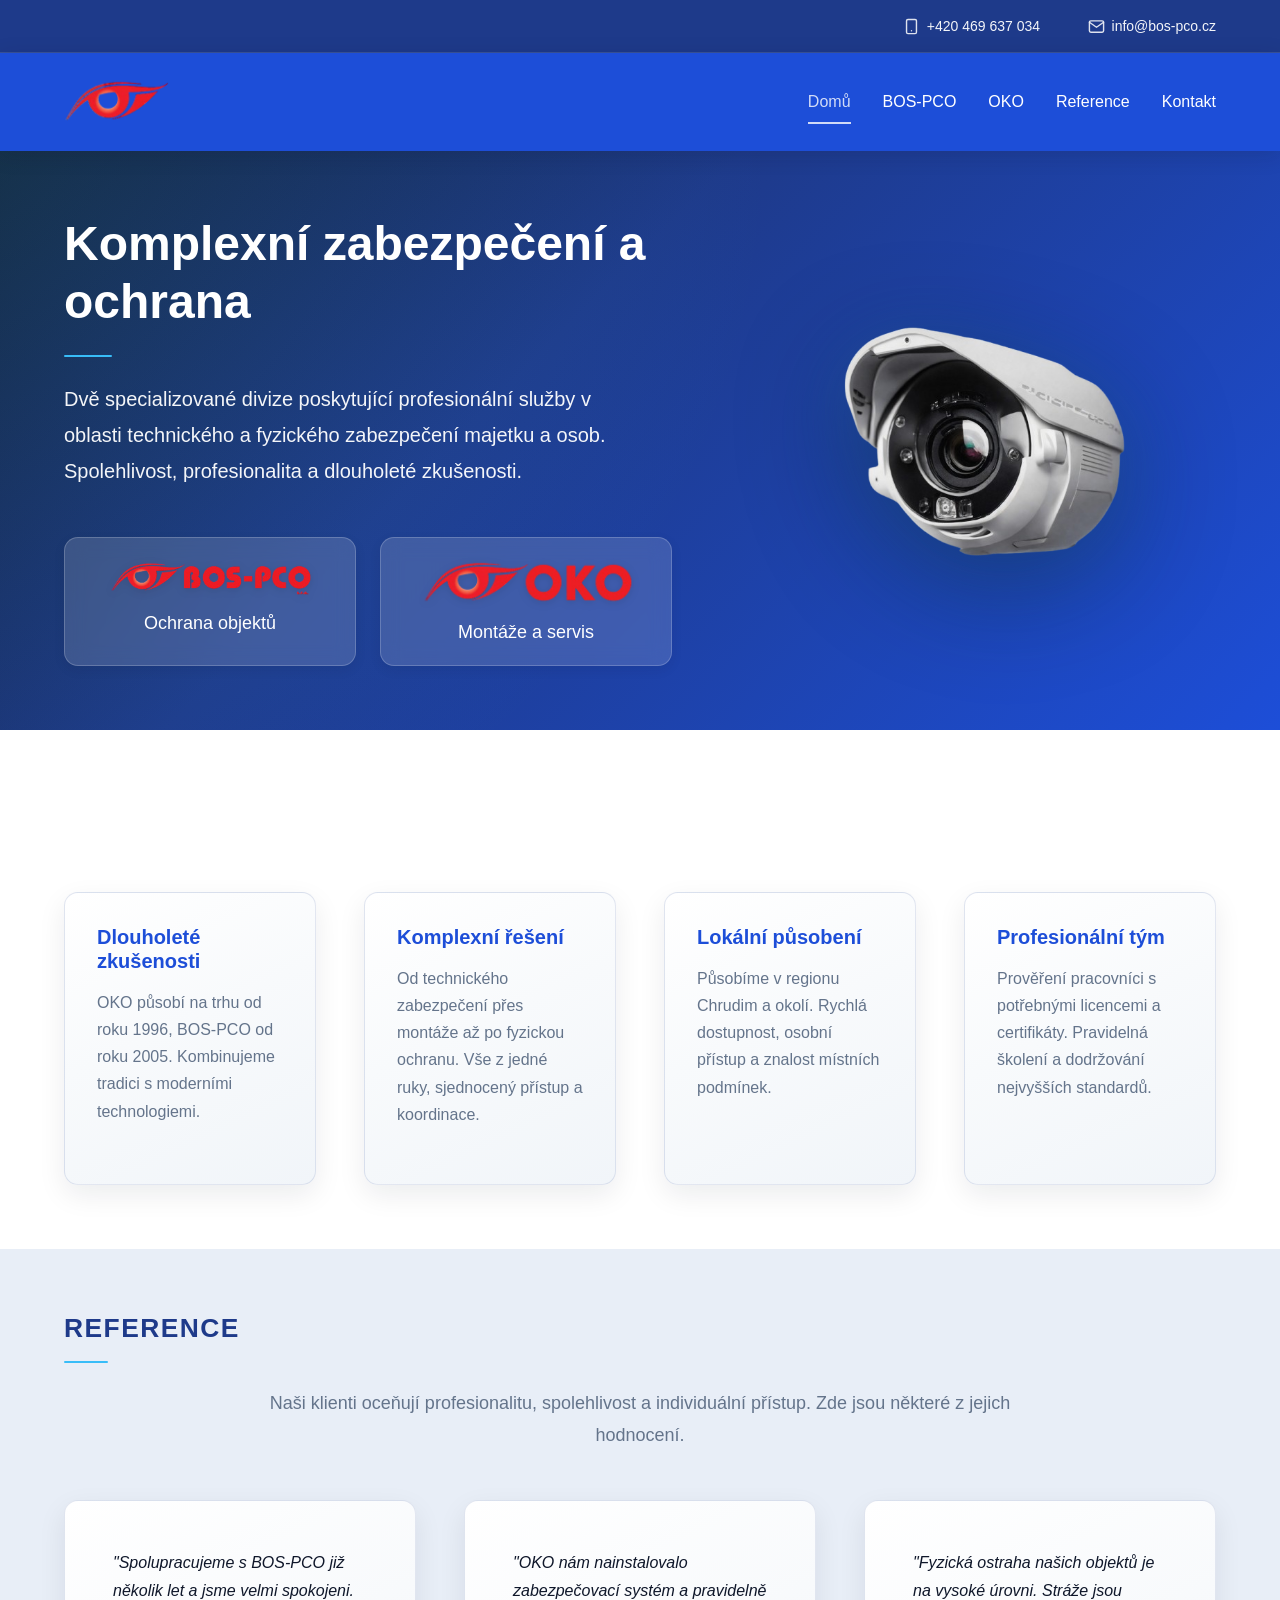
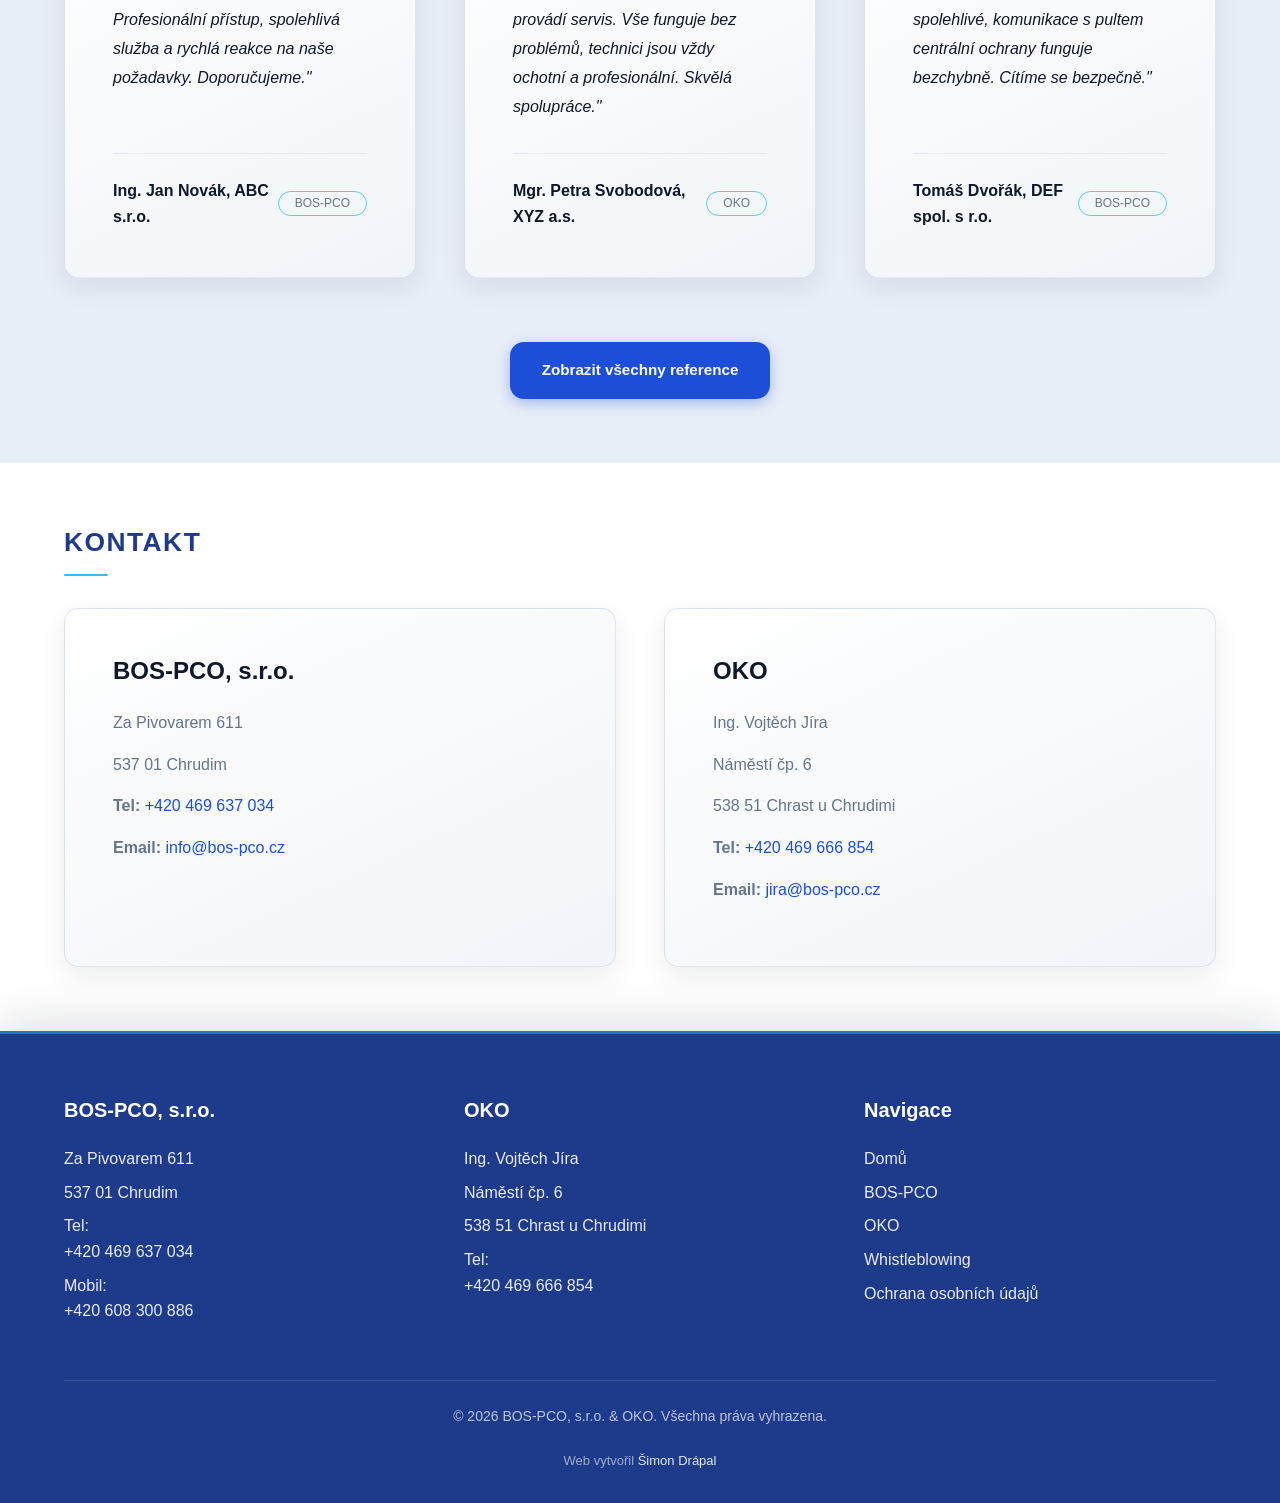
==== commit f4b41d79: "hero sekce na hlavní stránce + služby s obrázky na pozadí + funkční tlačítko další u referencí + cel" ====
--- a/index.html
+++ b/index.html
@@ -15,9 +15,19 @@
         .opening-hours, .note-box, .testimonial-card,
         h2:not(.footer h2):not(.footer-column h2),
         h3:not(.footer h3):not(.footer-column h3),
-        .hero-text, .page-intro, .licence-intro, .tech-intro, .pconline-intro {
+        .page-intro, .licence-intro, .tech-intro, .pconline-intro {
             opacity: 0;
             transform: translateY(20px);
+        }
+        /* Hero úvod: stejný počátek jako CSS animace (bez FOUC) */
+        .hero--with-visual .hero-copy > h1,
+        .hero--with-visual .hero-text {
+            opacity: 0;
+            transform: translateX(-2rem);
+        }
+        .hero--with-visual .hero-cta-grid .cta-card {
+            opacity: 0;
+            transform: translateY(1.5rem);
         }
     </style>
 </head>
@@ -66,28 +76,35 @@
     </header>
 
     <main>
-        <section class="hero">
-            <div class="container">
-                <h1>Komplexní zabezpečení a ochrana</h1>
-                <p class="hero-text">
-                    Dvě specializované divize poskytující profesionální služby v oblasti 
-                    technického a fyzického zabezpečení majetku a osob. Spolehlivost, 
-                    profesionalita a dlouholeté zkušenosti.
-                </p>
-                <div class="cta-grid hero-cta-grid">
-                    <a href="bos-pco.html" class="cta-card cta-bos">
-                        <div class="cta-content">
-                            <img src="img/bos_pco_logo.png" alt="BOS-PCO" class="cta-logo">
-                            <p class="cta-description">Ochrana objektů</p>
-                        </div>
-                    </a>
-
-                    <a href="oko.html" class="cta-card cta-oko">
-                        <div class="cta-content">
-                            <img src="img/oko_logo.png" alt="OKO" class="cta-logo">
-                            <p class="cta-description">Montáže a servis</p>
-                        </div>
-                    </a>
+        <section class="hero hero--with-visual">
+            <div class="container">
+                <div class="hero-layout">
+                    <div class="hero-copy">
+                        <h1>Komplexní zabezpečení a ochrana</h1>
+                        <p class="hero-text">
+                            Dvě specializované divize poskytující profesionální služby v oblasti
+                            technického a fyzického zabezpečení majetku a osob. Spolehlivost,
+                            profesionalita a dlouholeté zkušenosti.
+                        </p>
+                        <div class="cta-grid hero-cta-grid">
+                            <a href="bos-pco.html" class="cta-card cta-bos">
+                                <div class="cta-content">
+                                    <img src="img/bos_pco_logo.png" alt="BOS-PCO" class="cta-logo">
+                                    <p class="cta-description">Ochrana objektů</p>
+                                </div>
+                            </a>
+
+                            <a href="oko.html" class="cta-card cta-oko">
+                                <div class="cta-content">
+                                    <img src="img/oko_logo.png" alt="OKO" class="cta-logo">
+                                    <p class="cta-description">Montáže a servis</p>
+                                </div>
+                            </a>
+                        </div>
+                    </div>
+                    <div class="hero-visual">
+                        <img src="img/services/camera.png" alt="" class="hero-visual__img" width="520" decoding="async">
+                    </div>
                 </div>
             </div>
         </section>
--- a/css/style.css
+++ b/css/style.css
@@ -10,10 +10,16 @@
     --color-accent-dark: #c81d20;
 
     --color-text: #0f172a;
-    --color-text-light: #6b7280;
+    --color-text-light: #64748b;
     --color-bg: #ffffff;
-    --color-bg-light: #edf2ff;       /* jemné modrobílé pozadí sekcí */
-    --color-border: #e5e7eb;
+    --color-bg-light: #e8eef7;       /* břidlicově modré sekce – ladí s kartami služeb */
+    --color-border: #e2e8f0;
+    /* Jednotný „editorial“ styl karet (jako služby BOS-PCO / OKO) */
+    --card-border: 1px solid rgba(30, 58, 138, 0.12);
+    --card-border-hover: rgba(56, 189, 248, 0.4);
+    --card-surface: linear-gradient(155deg, #ffffff 0%, #f8fafc 45%, #f1f5f9 100%);
+    --card-shadow: 0 10px 28px rgba(15, 23, 42, 0.08);
+    --card-shadow-hover: 0 16px 40px rgba(15, 23, 42, 0.12);
 
     --max-width: 1200px;
     --spacing-xs: 0.5rem;
@@ -57,7 +63,7 @@
     -webkit-font-smoothing: antialiased;
     -moz-osx-font-smoothing: grayscale;
     color: var(--color-text);
-    background-color: var(--color-bg);
+    background-color: #f1f5f9;
     line-height: 1.6;
 }
 
@@ -97,6 +103,37 @@
 
 h2 {
     font-size: 2rem;
+}
+
+/* Nadpisy sekcí v main – stejný jazyk jako karty služeb (uppercase + modrá čára) */
+main section > .container > h2,
+.pconline-section .pconline-content > h2 {
+    font-size: 1.65rem;
+    font-weight: 700;
+    letter-spacing: 0.055em;
+    text-transform: uppercase;
+    color: var(--color-primary-dark);
+    line-height: 1.2;
+    margin-bottom: var(--spacing-md);
+}
+
+main section > .container > h2::after,
+.pconline-section .pconline-content > h2::after {
+    content: "";
+    display: block;
+    width: 2.75rem;
+    height: 2px;
+    margin-top: var(--spacing-sm);
+    background: var(--color-secondary);
+    border-radius: 1px;
+}
+
+@media (max-width: 600px) {
+    main section > .container > h2,
+    .pconline-section .pconline-content > h2 {
+        font-size: 1.35rem;
+        letter-spacing: 0.045em;
+    }
 }
 
 h3 {
@@ -200,7 +237,7 @@
     position: sticky;
     top: 0;
     z-index: 100;
-    box-shadow: var(--shadow-md);
+    box-shadow: 0 4px 20px rgba(15, 23, 42, 0.15);
 }
 
 .header-content {
@@ -273,14 +310,18 @@
 .nav-link {
     color: white;
     font-weight: 500;
-    transition: opacity 0.2s ease;
     padding: var(--spacing-xs) 0;
+    /* Rezerva místa pro podtržení – při hoveru se nemění výška řádku */
+    border-bottom: 2px solid transparent;
+    transition:
+        opacity 0.2s ease,
+        border-color 0.2s ease;
 }
 
 .nav-link:hover,
 .nav-link.active {
     opacity: 0.8;
-    border-bottom: 2px solid white;
+    border-bottom-color: white;
 }
 
 /* ============================================
@@ -294,6 +335,191 @@
     text-align: center;
 }
 
+/* Úvodní stránka: text vlevo, kamera vpravo „levituje“ */
+.hero--with-visual {
+    text-align: left;
+    overflow: hidden;
+}
+
+.hero-layout {
+    display: grid;
+    grid-template-columns: minmax(0, 1fr) minmax(200px, 40%);
+    gap: var(--spacing-xl) var(--spacing-2xl);
+    align-items: center;
+}
+
+.hero-copy {
+    text-align: left;
+    max-width: 38rem;
+}
+
+.hero--with-visual h1 {
+    margin-bottom: var(--spacing-md);
+}
+
+@keyframes hero-copy-slide-in {
+    from {
+        opacity: 0;
+        transform: translateX(-2rem);
+    }
+
+    to {
+        opacity: 1;
+        transform: translateX(0);
+    }
+}
+
+@keyframes hero-cta-rise-in {
+    from {
+        opacity: 0;
+        transform: translateY(1.5rem);
+    }
+
+    to {
+        opacity: 1;
+        transform: translateY(0);
+    }
+}
+
+/* Úvodní stránka: nadpis a perex přijedou zleva (perex s prodlevou) */
+.hero--with-visual .hero-copy > h1 {
+    animation: hero-copy-slide-in 0.65s cubic-bezier(0.22, 1, 0.36, 1) forwards;
+    animation-delay: 0.25s;
+}
+
+.hero-copy > h1::after {
+    content: "";
+    display: block;
+    width: 3rem;
+    height: 2px;
+    margin: var(--spacing-md) 0 0 0;
+    background: var(--color-secondary);
+    border-radius: 1px;
+}
+
+.hero--with-visual .hero-text {
+    margin-left: 0;
+    margin-right: 0;
+    max-width: 34rem;
+    opacity: 0;
+    animation: hero-copy-slide-in 0.65s cubic-bezier(0.22, 1, 0.36, 1) forwards;
+    animation-delay: 0.7s;
+}
+
+.hero--with-visual .hero-cta-grid {
+    display: grid;
+    /* Vedle sebe i v užším sloupci (min 340px z .cta-grid by je skládal pod sebe) */
+    grid-template-columns: repeat(2, minmax(0, 1fr));
+    gap: var(--spacing-md);
+    margin-left: 0;
+    margin-right: 0;
+    margin-top: var(--spacing-xl);
+    max-width: 100%;
+}
+
+/* Stejný čas jako nadpis, vstup zespoda (scroll animace na indexu vypnutá v JS) */
+.hero--with-visual .hero-cta-grid .cta-card {
+    opacity: 0;
+    animation: hero-cta-rise-in 0.65s cubic-bezier(0.22, 1, 0.36, 1) forwards;
+    animation-delay: 0.25s;
+}
+
+/* Karty v hero: kompaktní, o kousek větší než min. varianta */
+.hero--with-visual .cta-card {
+    padding: calc(var(--spacing-sm) + 4px) calc(var(--spacing-md) + 4px);
+}
+
+.hero--with-visual .cta-content {
+    min-height: 0;
+    gap: 0.4rem;
+}
+
+.hero--with-visual .cta-logo {
+    max-height: 82px;
+    margin-bottom: 0.35rem;
+}
+
+.hero--with-visual .cta-description {
+    font-size: 1rem;
+    line-height: 1.4;
+}
+
+.hero-visual {
+    display: flex;
+    justify-content: center;
+    align-items: center;
+    padding: var(--spacing-sm);
+    pointer-events: none;
+}
+
+.hero-visual__img {
+    width: 100%;
+    max-width: min(400px, 100%);
+    height: auto;
+    object-fit: contain;
+    filter: drop-shadow(0 28px 56px rgba(0, 0, 0, 0.4))
+        drop-shadow(0 12px 32px rgba(56, 189, 248, 0.18));
+    animation: hero-visual-float 5s ease-in-out infinite;
+}
+
+@keyframes hero-visual-float {
+    0%,
+    100% {
+        transform: translateY(0);
+    }
+
+    50% {
+        transform: translateY(-14px);
+    }
+}
+
+@media (prefers-reduced-motion: reduce) {
+    .hero-visual__img {
+        animation: none;
+    }
+
+    .hero--with-visual .hero-copy > h1,
+    .hero--with-visual .hero-text,
+    .hero--with-visual .hero-cta-grid .cta-card {
+        animation: none;
+        opacity: 1;
+        transform: none;
+    }
+}
+
+@media (max-width: 960px) {
+    .hero-layout {
+        grid-template-columns: 1fr;
+        gap: var(--spacing-lg);
+    }
+
+    .hero-copy {
+        max-width: none;
+        text-align: center;
+    }
+
+    .hero-copy > h1::after {
+        margin-left: auto;
+        margin-right: auto;
+    }
+
+    .hero--with-visual .hero-text {
+        margin-left: auto;
+        margin-right: auto;
+        max-width: 36rem;
+    }
+
+    .hero--with-visual .hero-cta-grid {
+        margin-left: auto;
+        margin-right: auto;
+    }
+
+    .hero-visual {
+        max-width: 300px;
+        margin: var(--spacing-md) auto 0;
+    }
+}
+
 .hero-cta-grid {
     margin-top: var(--spacing-2xl);
     max-width: 1000px;
@@ -321,6 +547,16 @@
     color: white;
     font-size: 3rem;
     margin-bottom: var(--spacing-md);
+}
+
+.hero .container > h1::after {
+    content: "";
+    display: block;
+    width: 3rem;
+    height: 2px;
+    margin: var(--spacing-md) auto 0;
+    background: var(--color-secondary);
+    border-radius: 1px;
 }
 
 .hero-text {
@@ -381,6 +617,21 @@
     color: white;
     font-size: 3rem;
     margin-bottom: var(--spacing-sm);
+}
+
+.page-hero .container > h1::after {
+    content: "";
+    display: block;
+    width: 3rem;
+    height: 2px;
+    margin: var(--spacing-md) auto 0;
+    background: var(--color-secondary);
+    border-radius: 1px;
+}
+
+/* Reference: modrá čárka pod nadpisem vlevo (ne uprostřed kontejneru) */
+.page-hero.page-hero--title-line-left .container > h1::after {
+    margin: var(--spacing-md) 0 0 0;
 }
 
 .page-subtitle {
@@ -533,19 +784,26 @@
 }
 
 .testimonial-card {
-    background: white;
+    background: var(--card-surface);
     padding: var(--spacing-xl);
     border-radius: var(--border-radius);
-    box-shadow: var(--shadow-md);
+    box-shadow: var(--card-shadow);
+    border: var(--card-border);
     transition: var(--transition-slow);
     position: relative;
     display: flex;
     flex-direction: column;
 }
 
+/* [hidden] přebije display:flex u karet (jinak by zůstaly „díry“ v mřížce) */
+.testimonial-card[hidden] {
+    display: none !important;
+}
+
 .testimonial-card:hover {
     transform: translateY(-4px);
-    box-shadow: var(--shadow-lg);
+    box-shadow: var(--card-shadow-hover);
+    border-color: var(--card-border-hover);
 }
 
 .testimonial-text {
@@ -590,6 +848,48 @@
     margin-top: var(--spacing-2xl);
 }
 
+/* Reference + „Další“: oddělení od mřížky, větší mezera po rozšíření */
+.testimonials-cta.testimonials-cta--reference {
+    margin-top: var(--spacing-xl);
+    padding-top: var(--spacing-lg);
+    transition: margin-top 0.4s ease, padding-top 0.4s ease;
+}
+
+.testimonials-cta.testimonials-cta--reference.is-expanded {
+    margin-top: calc(var(--spacing-2xl) + var(--spacing-sm));
+    padding-top: var(--spacing-xl);
+}
+
+/* Tlačítko „Další“ na stránce Reference – čitelnější na světlém pozadí sekce */
+.testimonials-cta--reference .btn-ghost {
+    min-width: 11.5rem;
+    padding: 0.85rem 2.25rem;
+    font-weight: 600;
+    letter-spacing: 0.06em;
+    color: var(--color-primary);
+    background: #fff;
+    border: 1px solid rgba(29, 78, 216, 0.28);
+    box-shadow: var(--shadow-sm), 0 4px 20px rgba(29, 78, 216, 0.08);
+}
+
+.testimonials-cta--reference .btn-ghost:hover {
+    color: #fff;
+    background: linear-gradient(135deg, var(--color-primary) 0%, var(--color-primary-dark) 100%);
+    border-color: transparent;
+    box-shadow: 0 10px 28px rgba(29, 78, 216, 0.35);
+    transform: translateY(-2px);
+}
+
+.testimonials-cta--reference .btn-ghost:active {
+    transform: translateY(0);
+    box-shadow: 0 4px 14px rgba(29, 78, 216, 0.25);
+}
+
+.testimonials-cta--reference .btn-ghost:focus-visible {
+    outline: 2px solid var(--color-secondary);
+    outline-offset: 3px;
+}
+
 .btn-primary {
     display: inline-block;
     padding: var(--spacing-md) var(--spacing-xl);
@@ -599,7 +899,7 @@
     font-weight: 600;
     text-decoration: none;
     transition: var(--transition);
-    box-shadow: var(--shadow-md);
+    box-shadow: 0 4px 14px rgba(29, 78, 216, 0.35);
 }
 
 .btn-primary:hover {
@@ -645,11 +945,16 @@
     box-shadow: 0 4px 12px rgba(15, 23, 42, 0.18);
 }
 
+.btn-ghost[hidden] {
+    display: none !important;
+}
+
 /* ============================================
    Features Section
    ============================================ */
 .features-section {
     padding: var(--spacing-2xl) 0;
+    background-color: var(--color-bg);
 }
 
 .features-grid {
@@ -661,17 +966,18 @@
 
 .feature-card {
     padding: var(--spacing-lg);
-    background: linear-gradient(135deg, #ffffff, #f5f8ff);
+    background: var(--card-surface);
     border-radius: var(--border-radius);
-    box-shadow: var(--shadow-md);
-    border: 1px solid rgba(0, 0, 0, 0.03);
+    box-shadow: var(--card-shadow);
+    border: var(--card-border);
     transition: var(--transition-slow);
     position: relative;
 }
 
 .feature-card:hover {
     transform: translateY(-4px);
-    box-shadow: var(--shadow-lg);
+    box-shadow: var(--card-shadow-hover);
+    border-color: var(--card-border-hover);
 }
 
 .feature-card h3 {
@@ -694,6 +1000,7 @@
    ============================================ */
 .services-section {
     padding: var(--spacing-2xl) 0;
+    background-color: var(--color-bg);
 }
 
 .services-grid {
@@ -704,18 +1011,19 @@
 }
 
 .service-card {
-    background: white;
+    background: var(--card-surface);
     padding: var(--spacing-xl);
     border-radius: var(--border-radius);
-    box-shadow: var(--shadow-lg);
-    border: 1px solid rgba(0, 0, 0, 0.05);
+    box-shadow: var(--card-shadow);
+    border: var(--card-border);
     transition: var(--transition-slow);
     position: relative;
 }
 
 .service-card:hover {
     transform: translateY(-4px);
-    box-shadow: var(--shadow-xl);
+    box-shadow: var(--card-shadow-hover);
+    border-color: var(--card-border-hover);
 }
 
 .service-oko:hover h3 {
@@ -761,6 +1069,180 @@
 
 .service-oko ul li::before {
     color: var(--color-secondary);
+}
+
+/* BOS-PCO + OKO – služby s fotkou: přes celou kartu, překryv, světlý text, stejný vzhled */
+.page-bos-pco .services-grid,
+.page-oko .services-grid {
+    grid-template-columns: repeat(3, minmax(0, 1fr));
+    gap: var(--spacing-lg);
+}
+
+@media (max-width: 1100px) {
+    .page-bos-pco .services-grid,
+    .page-oko .services-grid {
+        grid-template-columns: repeat(2, minmax(0, 1fr));
+    }
+}
+
+@media (max-width: 600px) {
+    .page-bos-pco .services-grid,
+    .page-oko .services-grid {
+        grid-template-columns: 1fr;
+    }
+}
+
+.page-bos-pco .service-card--photo,
+.page-oko .service-card--photo {
+    background: #1e293b;
+    overflow: hidden;
+    isolation: isolate;
+    border: 1px solid rgba(255, 255, 255, 0.1);
+    box-shadow: var(--shadow-lg);
+    min-height: 320px;
+    display: flex;
+    flex-direction: column;
+}
+
+.page-bos-pco .service-card__photo-slot,
+.page-oko .service-card__photo-slot {
+    position: absolute;
+    inset: 0;
+    z-index: 0;
+    background-color: #334155;
+    background-size: cover;
+    background-position: center;
+    background-repeat: no-repeat;
+    transform: scale(1);
+    opacity: 0.52;
+    transition:
+        opacity 0.55s cubic-bezier(0.4, 0, 0.2, 1),
+        transform 0.65s cubic-bezier(0.4, 0, 0.2, 1);
+}
+
+.page-bos-pco .service-card--photo::after,
+.page-oko .service-card--photo::after {
+    content: "";
+    position: absolute;
+    inset: 0;
+    z-index: 1;
+    pointer-events: none;
+    /* Střední tón: čitelný text, ne „vybledlé“ karty */
+    background: linear-gradient(
+        155deg,
+        rgba(15, 23, 42, 0.82) 0%,
+        rgba(15, 23, 42, 0.72) 42%,
+        rgba(30, 58, 138, 0.5) 100%
+    );
+    opacity: 1;
+    transition: opacity 0.55s cubic-bezier(0.4, 0, 0.2, 1);
+}
+
+.page-bos-pco .service-card--photo > *:not(.service-card__photo-slot),
+.page-oko .service-card--photo > *:not(.service-card__photo-slot) {
+    position: relative;
+    z-index: 2;
+}
+
+.page-bos-pco .service-card--photo > p,
+.page-bos-pco .service-card--photo > ul,
+.page-oko .service-card--photo > p,
+.page-oko .service-card--photo > ul {
+    flex: 1;
+}
+
+/* Typografie: nadpis caps, čára, světlý text */
+.page-bos-pco .service-card--photo h3,
+.page-oko .service-card--photo h3 {
+    color: #fff;
+    font-size: 1.125rem;
+    font-weight: 700;
+    letter-spacing: 0.06em;
+    text-transform: uppercase;
+    line-height: 1.25;
+    margin-bottom: 0;
+    text-shadow: 0 1px 2px rgba(0, 0, 0, 0.4);
+    transition: color 0.3s ease;
+}
+
+.page-bos-pco .service-card--photo h3::after,
+.page-oko .service-card--photo h3::after {
+    content: "";
+    display: block;
+    width: 2.75rem;
+    height: 2px;
+    margin-top: var(--spacing-sm);
+    margin-bottom: var(--spacing-md);
+    background: var(--color-secondary);
+    border-radius: 1px;
+    transition: width 0.45s cubic-bezier(0.4, 0, 0.2, 1);
+}
+
+.page-bos-pco .service-card--photo:hover h3::after,
+.page-oko .service-card--photo:hover h3::after {
+    width: calc(2.75rem * 2);
+}
+
+.page-bos-pco .service-card--photo p,
+.page-oko .service-card--photo p {
+    color: rgba(255, 255, 255, 0.92);
+    font-size: 0.95rem;
+    line-height: 1.65;
+    margin-bottom: var(--spacing-sm);
+    text-shadow: 0 1px 3px rgba(0, 0, 0, 0.4);
+}
+
+.page-bos-pco .service-card--photo ul li,
+.page-oko .service-card--photo ul li {
+    color: rgba(255, 255, 255, 0.88);
+    text-shadow: 0 1px 2px rgba(0, 0, 0, 0.38);
+}
+
+.page-bos-pco .service-card--photo ul li::before,
+.page-oko .service-card--photo ul li::before {
+    color: var(--color-secondary);
+}
+
+.page-bos-pco .service-card--photo:hover h3,
+.page-oko .service-card--photo:hover h3 {
+    color: #fff;
+}
+
+/* Hover: fotka plně viditelná + zoom, překryv slabší */
+.page-bos-pco .service-card--photo:hover .service-card__photo-slot,
+.page-oko .service-card--photo:hover .service-card__photo-slot {
+    opacity: 1;
+    transform: scale(1.03);
+}
+
+.page-bos-pco .service-card--photo:hover::after,
+.page-oko .service-card--photo:hover::after {
+    opacity: 0.62;
+}
+
+@media (prefers-reduced-motion: reduce) {
+    .page-bos-pco .service-card__photo-slot,
+    .page-bos-pco .service-card--photo:hover .service-card__photo-slot,
+    .page-oko .service-card__photo-slot,
+    .page-oko .service-card--photo:hover .service-card__photo-slot {
+        transition-duration: 0.01ms;
+        transform: none;
+    }
+
+    .page-bos-pco .service-card--photo:hover .service-card__photo-slot,
+    .page-oko .service-card--photo:hover .service-card__photo-slot {
+        opacity: 0.85;
+    }
+
+    .page-bos-pco .service-card--photo:hover::after,
+    .page-oko .service-card--photo:hover::after {
+        opacity: 0.75;
+    }
+
+    .page-bos-pco .service-card--photo h3::after,
+    .page-oko .service-card--photo h3::after {
+        transition-duration: 0.01ms;
+    }
 }
 
 /* ============================================
@@ -796,9 +1278,10 @@
 
 .tech-item {
     padding: var(--spacing-lg);
-    background-color: white;
+    background: var(--card-surface);
     border-radius: var(--border-radius);
-    box-shadow: var(--shadow-md);
+    box-shadow: var(--card-shadow);
+    border: var(--card-border);
     transition: var(--transition-slow);
     position: relative;
     opacity: 0;
@@ -812,7 +1295,8 @@
 
 .tech-item:hover {
     transform: translateY(-4px);
-    box-shadow: var(--shadow-lg);
+    box-shadow: var(--card-shadow-hover);
+    border-color: var(--card-border-hover);
 }
 
 .tech-item h4 {
@@ -869,9 +1353,10 @@
 
 .pconline-feature {
     padding: var(--spacing-lg);
-    background: white;
+    background: var(--card-surface);
     border-radius: var(--border-radius);
-    box-shadow: var(--shadow-md);
+    box-shadow: var(--card-shadow);
+    border: var(--card-border);
     transition: var(--transition-slow);
     opacity: 0;
     transform: translateY(20px);
@@ -884,7 +1369,8 @@
 
 .pconline-feature:hover {
     transform: translateY(-4px);
-    box-shadow: var(--shadow-lg);
+    box-shadow: var(--card-shadow-hover);
+    border-color: var(--card-border-hover);
 }
 
 .pconline-feature h3 {
@@ -930,6 +1416,7 @@
     margin-top: 0;
     padding: 0;
     background: transparent;
+    border: none;
     border-radius: 0;
     box-shadow: none;
 }
@@ -947,9 +1434,10 @@
 .pconline-login {
     margin-top: var(--spacing-2xl);
     padding: var(--spacing-md) var(--spacing-lg);
-    background: white;
+    background: var(--card-surface);
     border-radius: var(--border-radius);
-    box-shadow: var(--shadow-md);
+    box-shadow: var(--card-shadow);
+    border: var(--card-border);
     text-align: center;
     opacity: 0;
     transform: translateY(20px);
@@ -1068,18 +1556,19 @@
 }
 
 .job-card {
-    background: #fff;
+    background: var(--card-surface);
     padding: var(--spacing-md) var(--spacing-lg);
     border-radius: var(--border-radius);
-    box-shadow: var(--shadow-md);
-    border: 1px solid rgba(0, 0, 0, 0.06);
+    box-shadow: var(--card-shadow);
+    border: var(--card-border);
     transition: var(--transition-slow);
     min-width: 0;
 }
 
 .job-card:hover {
     transform: translateY(-3px);
-    box-shadow: var(--shadow-lg);
+    box-shadow: var(--card-shadow-hover);
+    border-color: var(--card-border-hover);
 }
 
 .job-card h3 {
@@ -1212,11 +1701,11 @@
 }
 
 .contact-card {
-    background: #ffffff;
+    background: var(--card-surface);
     padding: var(--spacing-xl);
     border-radius: var(--border-radius);
-    box-shadow: var(--shadow-md);
-    border: 1px solid var(--color-border);
+    box-shadow: var(--card-shadow);
+    border: var(--card-border);
     transition: var(--transition-slow);
     position: relative;
     opacity: 0;
@@ -1230,7 +1719,8 @@
 
 .contact-card:hover {
     transform: translateY(-4px);
-    box-shadow: var(--shadow-lg);
+    box-shadow: var(--card-shadow-hover);
+    border-color: var(--card-border-hover);
 }
 
 .contact-card h3 {
@@ -1286,9 +1776,10 @@
 .opening-hours {
     margin-top: var(--spacing-2xl);
     padding: var(--spacing-xl);
-    background-color: white;
+    background: var(--card-surface);
     border-radius: var(--border-radius);
-    box-shadow: var(--shadow-md);
+    box-shadow: var(--card-shadow);
+    border: var(--card-border);
     opacity: 0;
     transform: translateY(20px);
 }
@@ -1311,9 +1802,10 @@
 
 .hours-card {
     padding: var(--spacing-lg);
-    background-color: white;
+    background: var(--card-surface);
     border-radius: var(--border-radius);
-    box-shadow: var(--shadow-sm);
+    box-shadow: var(--card-shadow);
+    border: var(--card-border);
     text-align: center;
     opacity: 0;
     transform: translateY(20px);
@@ -1351,11 +1843,12 @@
 }
 
 .person-card {
-    background-color: white;
+    background: var(--card-surface);
     padding: var(--spacing-md);
     border-radius: var(--border-radius);
+    border: var(--card-border);
+    box-shadow: var(--card-shadow);
     margin-bottom: var(--spacing-md);
-    box-shadow: var(--shadow-sm);
     opacity: 0;
     transform: translateY(20px);
 }
@@ -1725,10 +2218,10 @@
     max-width: 640px;
     margin: 0 auto;
     padding: var(--spacing-lg);
-    background: linear-gradient(135deg, #ffffff, #f7fbff);
+    background: var(--card-surface);
     border-radius: var(--border-radius);
-    box-shadow: var(--shadow-md);
-    border: 1px solid rgba(0, 0, 0, 0.03);
+    box-shadow: var(--card-shadow);
+    border: var(--card-border);
     text-align: center;
     opacity: 0;
     transform: translateY(20px);
@@ -1799,6 +2292,7 @@
    ============================================ */
 .content-section {
     padding: var(--spacing-2xl) 0;
+    background-color: var(--color-bg);
 }
 
 .content-wrapper {
@@ -1850,9 +2344,10 @@
 
 .contact-method {
     padding: var(--spacing-lg);
-    background-color: white;
+    background: var(--card-surface);
     border-radius: var(--border-radius);
-    box-shadow: var(--shadow-md);
+    box-shadow: var(--card-shadow);
+    border: var(--card-border);
     transition: var(--transition-slow);
     opacity: 0;
     transform: translateY(20px);
@@ -1865,7 +2360,8 @@
 
 .contact-method:hover {
     transform: translateY(-4px);
-    box-shadow: var(--shadow-lg);
+    box-shadow: var(--card-shadow-hover);
+    border-color: var(--card-border-hover);
 }
 
 .contact-method p {
@@ -1906,6 +2402,8 @@
     color: white;
     padding: var(--spacing-2xl) 0 var(--spacing-lg);
     margin-top: 0;
+    border-top: 3px solid rgba(56, 189, 248, 0.45);
+    box-shadow: 0 -12px 40px rgba(15, 23, 42, 0.12);
 }
 
 .footer-content {
@@ -2095,7 +2593,14 @@
         width: 100%;
         text-align: center;
         padding: var(--spacing-sm);
-        border-bottom: 1px solid rgba(255, 255, 255, 0.1);
+        /* Stejná tloušťka jako na desktopu → žádné „nadskočení“ při hoveru */
+        border-bottom: 2px solid rgba(255, 255, 255, 0.12);
+    }
+
+    /* Po zkratce border-bottom výše znovu bílá čára u aktivní / hover */
+    .nav-link:hover,
+    .nav-link.active {
+        border-bottom-color: white;
     }
 
     .hero h1,
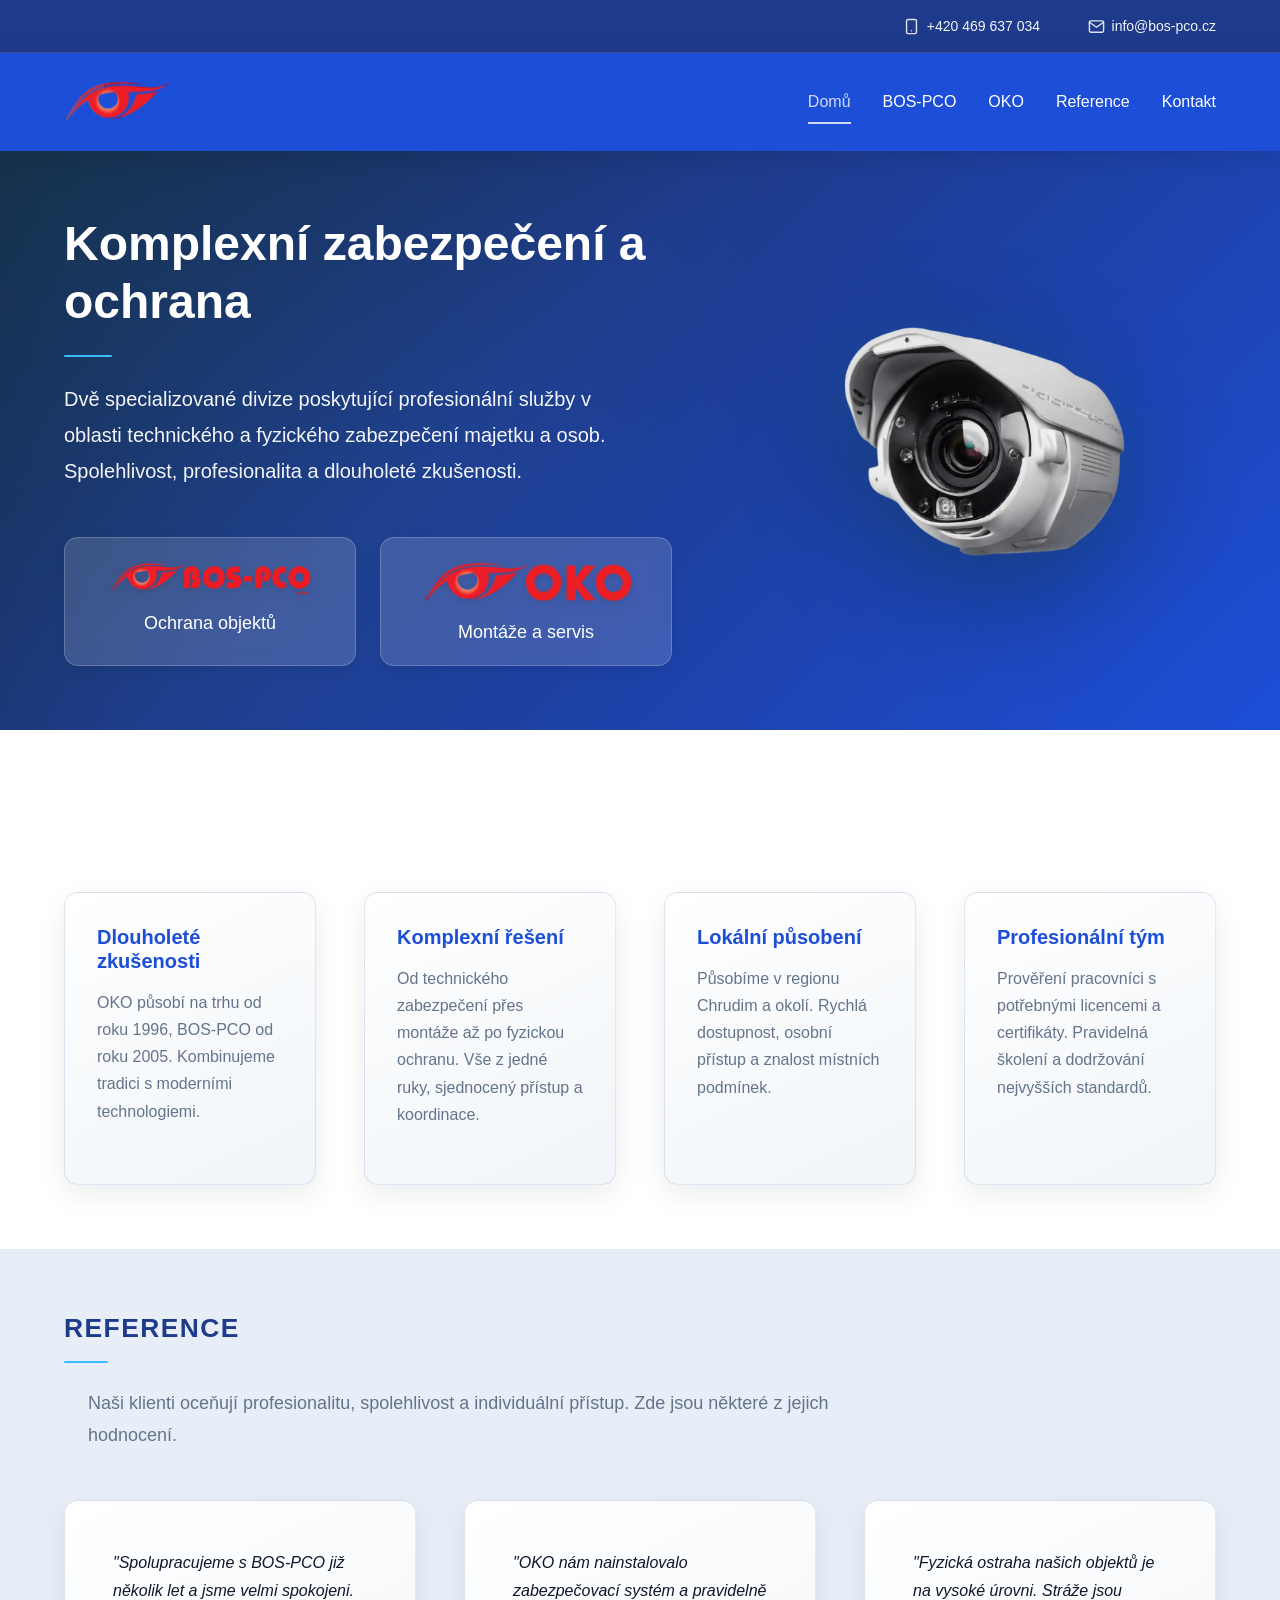
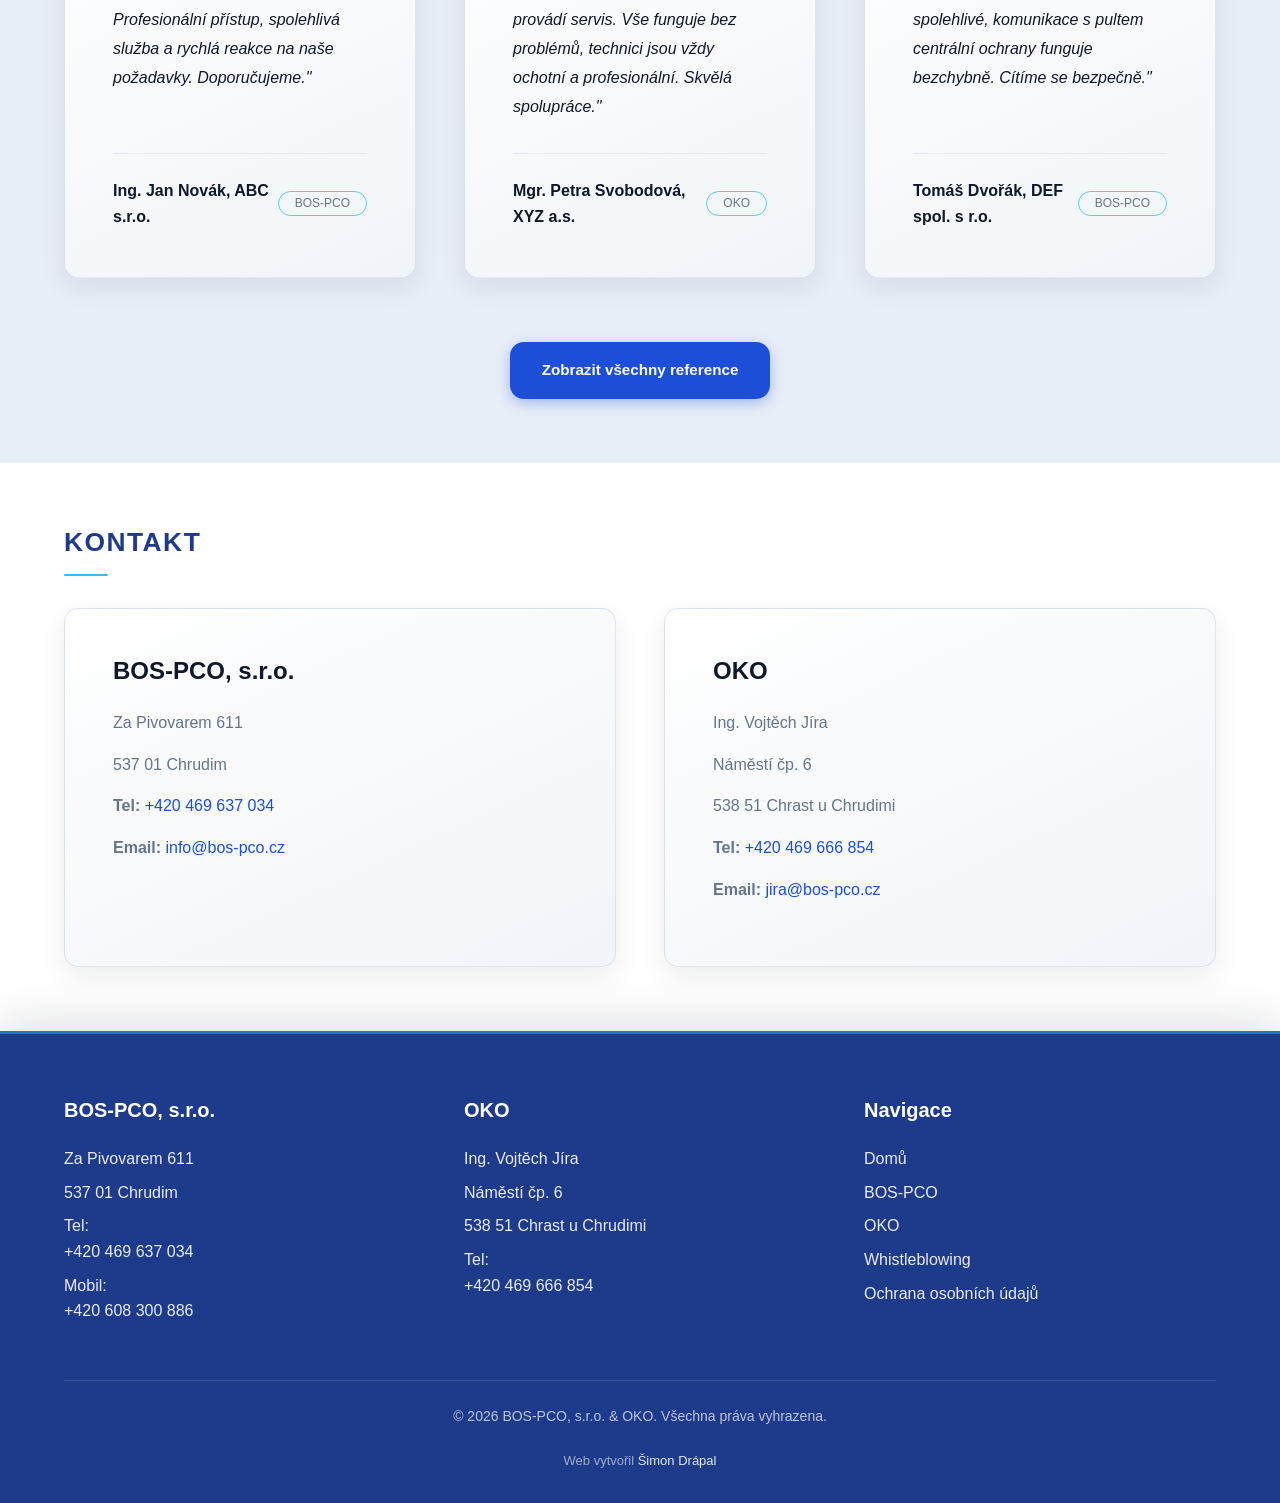
==== commit deefed1f: "přidány pozice do stránky oko.html a celkově upraveny + úprava křížku menu pro mobil" ====
--- a/index.html
+++ b/index.html
@@ -6,6 +6,8 @@
     <meta name="description" content="BOS-PCO s.r.o. - pult centrální ochrany, fyzická ostraha objektů. OKO - montáže, servis a revize zabezpečovacích systémů. Profesionální služby v oblasti zabezpečení v Chrudimi a okolí.">
     <meta name="keywords" content="pult centrální ochrany, PCO, fyzická ostraha, zabezpečení, montáže alarmů, servis zabezpečovacích systémů, Chrudim, Chrast">
     <title>BOS-PCO & OKO | Komplexní zabezpečení a ochrana objektů</title>
+    <link rel="icon" href="img/oko_1_1.png" type="image/png">
+    <link rel="apple-touch-icon" sizes="180x180" href="img/oko_1_1.png">
     <link rel="stylesheet" href="css/style.css">
     <style>
         /* Prevent FOUC - hide animated elements immediately */
--- a/css/style.css
+++ b/css/style.css
@@ -286,19 +286,56 @@
 
 .menu-toggle {
     display: none;
-    flex-direction: column;
+    position: relative;
+    width: 44px;
+    height: 44px;
+    padding: 0;
+    flex-shrink: 0;
     background: none;
     border: none;
     cursor: pointer;
-    padding: var(--spacing-xs);
-    gap: 4px;
-}
-
+    -webkit-tap-highlight-color: transparent;
+}
+
+/* Čáry ve společném středu → po rotaci správný křížek (flex + gap to láme) */
 .menu-toggle span {
+    position: absolute;
+    left: 50%;
+    top: 50%;
     width: 25px;
     height: 3px;
+    margin-left: -12.5px;
+    margin-top: -1.5px;
     background-color: white;
-    transition: var(--transition);
+    border-radius: 1px;
+    transform-origin: center;
+    transition:
+        transform 0.3s ease,
+        opacity 0.25s ease;
+}
+
+.menu-toggle span:nth-child(1) {
+    transform: translateY(-7px);
+}
+
+.menu-toggle span:nth-child(2) {
+    transform: translateY(0);
+}
+
+.menu-toggle span:nth-child(3) {
+    transform: translateY(7px);
+}
+
+.menu-toggle.is-open span:nth-child(1) {
+    transform: translateY(0) rotate(45deg);
+}
+
+.menu-toggle.is-open span:nth-child(2) {
+    opacity: 0;
+}
+
+.menu-toggle.is-open span:nth-child(3) {
+    transform: translateY(0) rotate(-45deg);
 }
 
 .nav {
@@ -774,6 +811,17 @@
     color: var(--color-text-light);
     font-size: 1.125rem;
     line-height: 1.8;
+}
+
+/* Reference na homepage – text pod nadpisem doleva */
+.testimonials-section .section-intro {
+    text-align: left;
+    /* Odsazení zleva o 1.5rem (posunout blok, ne jen text) */
+    padding-left: 0;
+    margin-left: var(--spacing-md);
+    margin-right: auto;
+    margin-top: 0;
+    margin-bottom: var(--spacing-xl);
 }
 
 .testimonials-grid {
@@ -1530,7 +1578,7 @@
 }
 
 /* ============================================
-   Volná pracovní místa (BOS-PCO)
+   Volná pracovní místa (BOS-PCO, OKO)
    ============================================ */
 .jobs-section {
     padding: var(--spacing-2xl) 0;
@@ -1553,6 +1601,12 @@
     gap: var(--spacing-md);
     margin-top: var(--spacing-lg);
     width: 100%;
+}
+
+/* OKO / BOS-PCO: jedna karta na řádek */
+.page-oko .jobs-grid,
+.page-bos-pco .jobs-grid {
+    grid-template-columns: 1fr;
 }
 
 .job-card {
@@ -1565,43 +1619,247 @@
     min-width: 0;
 }
 
+.job-card--oko {
+    padding: var(--spacing-md) var(--spacing-lg);
+}
+
 .job-card:hover {
     transform: translateY(-3px);
     box-shadow: var(--card-shadow-hover);
     border-color: var(--card-border-hover);
 }
 
-.job-card h3 {
+.job-card__content {
+    display: flex;
+    flex-direction: column;
+    gap: 0;
+    min-width: 0;
+}
+
+/* OKO: vlevo název a kontakt pod sebou, vedle popis a požadujeme */
+.job-card--oko .job-card__content {
+    display: grid;
+    grid-template-columns: minmax(10.5rem, 1fr) minmax(12rem, 1.35fr) minmax(12rem, 1.35fr);
+    grid-template-rows: auto auto;
+    gap: var(--spacing-md) var(--spacing-lg);
+    align-items: start;
+}
+
+.job-card--oko .job-card__content > .job-field:nth-child(1) {
+    grid-column: 1;
+    grid-row: 1;
+}
+
+.job-card--oko .job-card__content > .job-field:nth-child(4) {
+    grid-column: 1;
+    grid-row: 2;
+    margin-top: var(--spacing-sm);
+}
+
+.job-card--oko .job-card__content > .job-field:nth-child(2) {
+    grid-column: 2;
+    grid-row: 1 / span 2;
+    align-self: start;
+}
+
+.job-card--oko .job-card__content > .job-field:nth-child(3) {
+    grid-column: 3;
+    grid-row: 1 / span 2;
+    align-self: start;
+}
+
+.job-field {
+    min-width: 0;
+}
+
+.job-field + .job-field {
+    padding-top: var(--spacing-md);
+    border-top: 1px solid var(--color-border);
+}
+
+.job-card--oko .job-field + .job-field,
+.job-card--bos-pco .job-field + .job-field {
+    border-top: none;
+    padding-top: 0;
+}
+
+@media (max-width: 1024px) {
+    .job-card--oko .job-card__content {
+        grid-template-columns: minmax(0, 1fr) minmax(0, 1.2fr);
+        grid-template-rows: auto auto;
+    }
+
+    .job-card--oko .job-card__content > .job-field:nth-child(2) {
+        grid-column: 2;
+        grid-row: 1;
+    }
+
+    .job-card--oko .job-card__content > .job-field:nth-child(3) {
+        grid-column: 2;
+        grid-row: 2;
+    }
+}
+
+@media (max-width: 640px) {
+    .job-card--oko .job-card__content {
+        display: flex;
+        flex-direction: column;
+        gap: var(--spacing-md);
+    }
+
+    .job-card--oko .job-card__content > .job-field:nth-child(1) {
+        order: 1;
+    }
+
+    .job-card--oko .job-card__content > .job-field:nth-child(4) {
+        order: 2;
+    }
+
+    .job-card--oko .job-card__content > .job-field:nth-child(2) {
+        order: 3;
+    }
+
+    .job-card--oko .job-card__content > .job-field:nth-child(3) {
+        order: 4;
+    }
+}
+
+/* BOS-PCO: vlevo název + kontakt pod sebou, vedle lokalita a popis práce */
+.job-card--bos-pco .job-card__content {
+    display: grid;
+    grid-template-columns: minmax(10.5rem, 1fr) minmax(7rem, 0.85fr) minmax(12rem, 1.35fr);
+    grid-template-rows: auto auto;
+    row-gap: var(--spacing-sm);
+    column-gap: var(--spacing-lg);
+    align-items: start;
+}
+
+.job-card--bos-pco .job-card__content > .job-field:nth-child(1) {
+    grid-column: 1;
+    grid-row: 1;
+}
+
+.job-card--bos-pco .job-card__content > .job-field:nth-child(4) {
+    grid-column: 1;
+    grid-row: 2;
+    margin-top: var(--spacing-xs);
+}
+
+.job-card--bos-pco .job-card__content > .job-field:nth-child(2) {
+    grid-column: 2;
+    grid-row: 1 / span 2;
+    align-self: start;
+}
+
+.job-card--bos-pco .job-card__content > .job-field:nth-child(3) {
+    grid-column: 3;
+    grid-row: 1 / span 2;
+    align-self: start;
+}
+
+@media (max-width: 1024px) {
+    .job-card--bos-pco .job-card__content {
+        grid-template-columns: minmax(0, 1fr) minmax(0, 1.2fr);
+        grid-template-rows: auto auto;
+    }
+
+    .job-card--bos-pco .job-card__content > .job-field:nth-child(2) {
+        grid-column: 2;
+        grid-row: 1;
+    }
+
+    .job-card--bos-pco .job-card__content > .job-field:nth-child(3) {
+        grid-column: 2;
+        grid-row: 2;
+    }
+}
+
+@media (max-width: 640px) {
+    .job-card--bos-pco .job-card__content {
+        display: flex;
+        flex-direction: column;
+        gap: var(--spacing-sm);
+    }
+
+    .job-card--bos-pco .job-card__content > .job-field:nth-child(1) {
+        order: 1;
+    }
+
+    .job-card--bos-pco .job-card__content > .job-field:nth-child(4) {
+        order: 2;
+    }
+
+    .job-card--bos-pco .job-card__content > .job-field:nth-child(2) {
+        order: 3;
+    }
+
+    .job-card--bos-pco .job-card__content > .job-field:nth-child(3) {
+        order: 4;
+    }
+}
+
+.job-field__label {
+    display: block;
+    font-size: 0.65rem;
+    font-weight: 700;
+    text-transform: uppercase;
+    letter-spacing: 0.08em;
+    color: var(--color-text-light);
+    margin-bottom: 0.45rem;
+}
+
+.job-card .job-field h3 {
     color: var(--color-primary);
     font-size: 1.125rem;
-    margin: 0 0 0.35rem;
+    margin: 0;
     padding-bottom: 0;
     border-bottom: none;
-    line-height: 1.3;
-}
-
-.job-card__location {
+    line-height: 1.35;
+}
+
+.job-field__value {
     margin: 0;
-    color: var(--color-text-light);
-    font-size: 0.9rem;
-    line-height: 1.4;
-}
-
-/* Jedna řada: pozice + místo | Kontaktní osoba */
-.job-card__split {
-    display: grid;
-    grid-template-columns: 1fr 1fr;
-    gap: var(--spacing-md) var(--spacing-lg);
-    align-items: start;
-}
-
-.job-card__cell {
-    min-width: 0;
-}
-
-.job-card__cell--contact {
-    border-left: 1px solid var(--color-border);
-    padding-left: var(--spacing-lg);
+    color: var(--color-text);
+    font-size: 0.9375rem;
+    line-height: 1.5;
+}
+
+.job-field__body {
+    margin: 0;
+    color: var(--color-text);
+    font-size: 0.9375rem;
+    line-height: 1.75;
+}
+
+.job-field__body > p {
+    margin: 0 0 0.75em;
+}
+
+.job-field__body > p:last-child {
+    margin-bottom: 0;
+}
+
+.job-field__body > ul {
+    margin: 0.5em 0 0;
+    padding-left: 1.25rem;
+}
+
+.job-field__body > ul > li {
+    margin-bottom: 0.35em;
+}
+
+.job-field__body > ul > li:last-child {
+    margin-bottom: 0;
+}
+
+.job-field__body--contact .job-contact-name {
+    font-weight: 600;
+    color: var(--color-text);
+}
+
+.job-field__body--contact a {
+    color: var(--color-secondary);
+    font-weight: 500;
 }
 
 .job-label {
@@ -1646,19 +1904,15 @@
 }
 
 @media (max-width: 640px) {
-    .job-card__split {
+    .jobs-grid {
         grid-template-columns: 1fr;
-        gap: var(--spacing-sm);
-    }
-
-    .job-card__cell--contact {
-        border-left: none;
-        padding-left: 0;
-        padding-top: var(--spacing-sm);
-        border-top: 1px solid var(--color-border);
     }
 
     .job-value a {
+        white-space: normal;
+    }
+
+    .job-field__body--contact a {
         white-space: normal;
     }
 }
@@ -1676,7 +1930,7 @@
     background-color: var(--color-bg-light);
 }
 
-/* Stránka OKO – střídání pozadí sekcí pod hero (bílá / světlá) */
+/* Stránka OKO – střídání pozadí sekcí pod hero (bílá / světlá / bílá / …) */
 .page-oko .services-section {
     background-color: var(--color-bg);
 }
@@ -1689,8 +1943,12 @@
     background: var(--color-bg);
 }
 
+.page-oko .jobs-section {
+    background-color: var(--color-bg-light);
+}
+
 .page-oko .contact-section {
-    background-color: var(--color-bg-light);
+    background-color: var(--color-bg);
 }
 
 .contact-grid {
@@ -2285,6 +2543,56 @@
     background-color: var(--color-primary-dark);
     box-shadow: 0 10px 20px rgba(0, 112, 243, 0.3);
     transform: translateY(-1px);
+}
+
+/* ============================================
+   Downloads (úvodní stránka / OKO)
+   ============================================ */
+.teamviewer-section .downloads-grid {
+    display: grid;
+    grid-template-columns: repeat(2, minmax(0, 1fr));
+    gap: var(--spacing-xl);
+    margin-top: var(--spacing-lg);
+}
+
+.teamviewer-section .download-card {
+    text-align: left;
+    padding: var(--spacing-lg) var(--spacing-lg);
+}
+
+.teamviewer-section .download-actions {
+    margin-top: var(--spacing-md);
+}
+
+.teamviewer-section .download-card h3 {
+    margin-bottom: var(--spacing-xs);
+    font-size: 1.1rem;
+}
+
+.teamviewer-section .download-card p {
+    margin-bottom: var(--spacing-sm);
+    font-size: 0.98rem;
+    opacity: 0.95;
+}
+
+.teamviewer-section .download-actions .btn-primary {
+    white-space: nowrap;
+    padding: 0.6rem 1.2rem;
+    font-size: 0.95rem;
+    border: none;
+    cursor: pointer;
+    display: inline-flex;
+    align-items: center;
+    justify-content: center;
+    line-height: 1;
+    border-radius: 999px;
+    box-shadow: 0 6px 14px rgba(0, 112, 243, 0.25);
+}
+
+@media (max-width: 720px) {
+    .teamviewer-section .downloads-grid {
+        grid-template-columns: 1fr;
+    }
 }
 
 /* ============================================
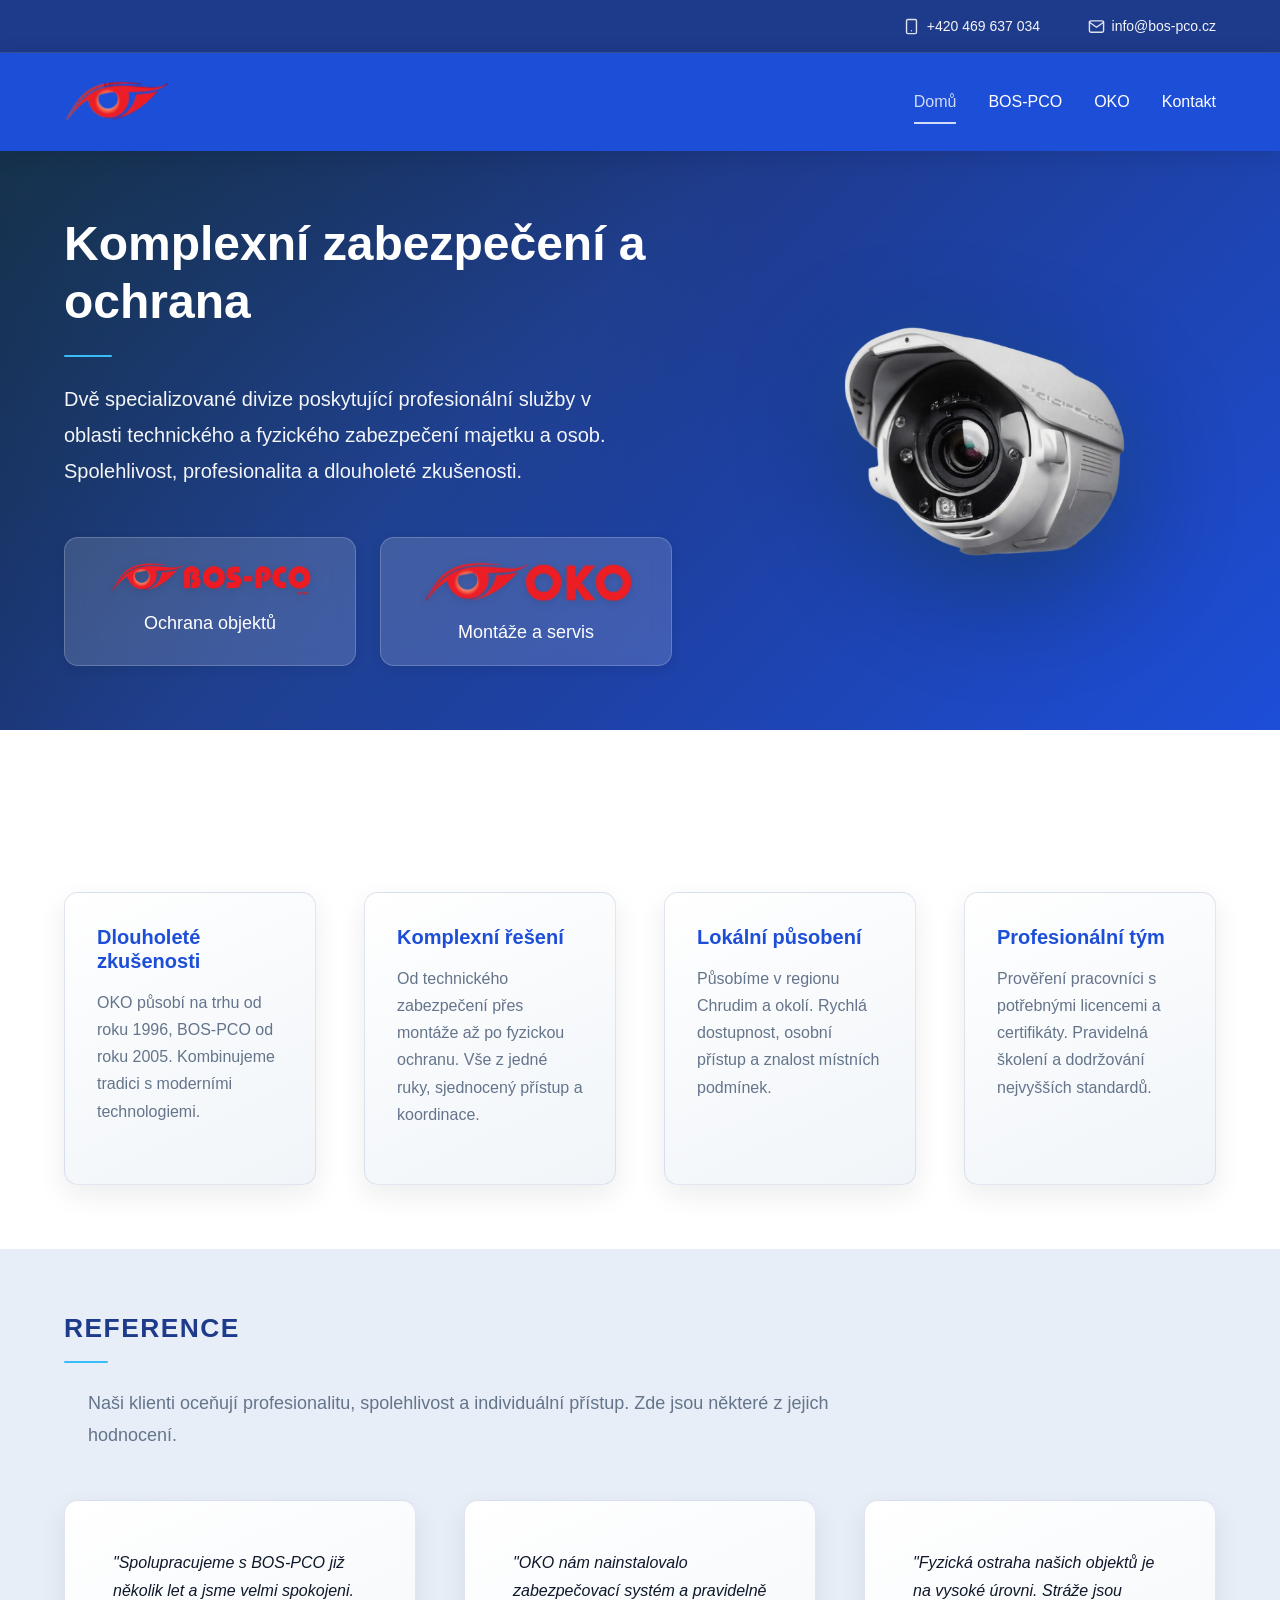
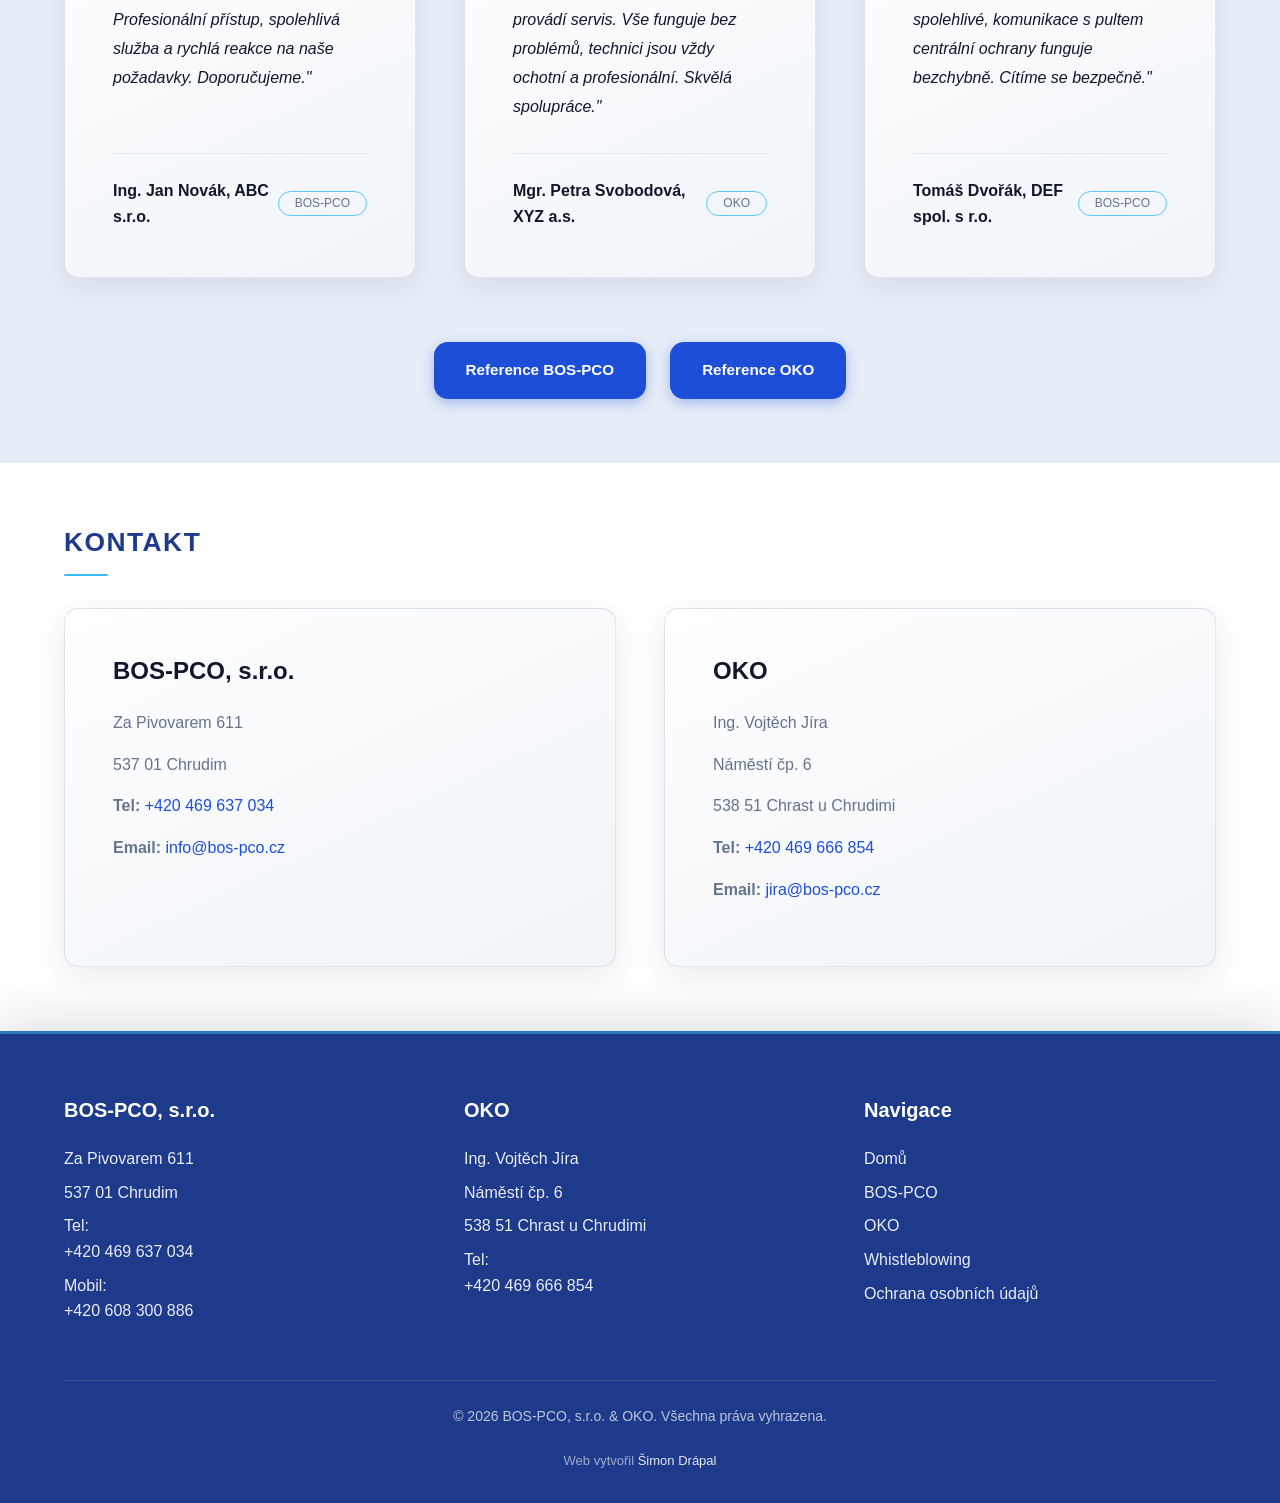
==== commit c69a4dc3: "reference jednotlivě do oko a bos-pco stránek" ====
--- a/index.html
+++ b/index.html
@@ -17,7 +17,7 @@
         .opening-hours, .note-box, .testimonial-card,
         h2:not(.footer h2):not(.footer-column h2),
         h3:not(.footer h3):not(.footer-column h3),
-        .page-intro, .licence-intro, .tech-intro, .pconline-intro {
+        .page-intro, .licence-intro, .tech-intro, .pconline-intro, .section-intro {
             opacity: 0;
             transform: translateY(20px);
         }
@@ -70,7 +70,6 @@
                     <a href="index.html" class="nav-link active">Domů</a>
                     <a href="bos-pco.html" class="nav-link">BOS-PCO</a>
                     <a href="oko.html" class="nav-link">OKO</a>
-                    <a href="reference.html" class="nav-link">Reference</a>
                     <a href="kontakt.html" class="nav-link">Kontakt</a>
                 </nav>
             </div>
@@ -191,8 +190,9 @@
                         </div>
                     </article>
                 </div>
-                <div class="testimonials-cta">
-                    <a href="reference.html" class="btn-primary">Zobrazit všechny reference</a>
+                <div class="testimonials-cta testimonials-cta--dual">
+                    <a href="bos-pco.html#reference" class="btn-primary">Reference BOS-PCO</a>
+                    <a href="oko.html#reference" class="btn-primary">Reference OKO</a>
                 </div>
             </div>
         </section>
--- a/css/style.css
+++ b/css/style.css
@@ -894,6 +894,18 @@
 .testimonials-cta {
     text-align: center;
     margin-top: var(--spacing-2xl);
+}
+
+.testimonials-cta--dual {
+    display: flex;
+    flex-wrap: wrap;
+    justify-content: center;
+    align-items: center;
+    gap: var(--spacing-md);
+}
+
+.testimonials-cta--dual .btn-primary {
+    margin: 0;
 }
 
 /* Reference + „Další“: oddělení od mřížky, větší mezera po rozšíření */
@@ -1930,7 +1942,7 @@
     background-color: var(--color-bg-light);
 }
 
-/* Stránka OKO – střídání pozadí sekcí pod hero (bílá / světlá / bílá / …) */
+/* OKO – střídání sekcí pod hero: bílá / světlá / bílá / světlá / … */
 .page-oko .services-section {
     background-color: var(--color-bg);
 }
@@ -1943,11 +1955,57 @@
     background: var(--color-bg);
 }
 
+.page-oko .testimonials-section {
+    background-color: var(--color-bg-light);
+    padding-bottom: var(--spacing-md);
+}
+
 .page-oko .jobs-section {
+    background-color: var(--color-bg);
+}
+
+.page-oko .contact-section {
     background-color: var(--color-bg-light);
 }
 
-.page-oko .contact-section {
+/* BOS-PCO – stejné střídání pod hero (včetně Reference nad volnými místy) */
+.page-bos-pco .services-section {
+    background-color: var(--color-bg);
+}
+
+.page-bos-pco .pconline-section--compact {
+    background-color: var(--color-bg-light);
+}
+
+.page-bos-pco .testimonials-section {
+    background-color: var(--color-bg);
+    padding-bottom: var(--spacing-md);
+}
+
+/* U vložené Reference na BOS-PCO / OKO – méně prázdna pod mřížkou a u „Další“ */
+.page-bos-pco .testimonials-section .testimonials-cta--reference,
+.page-oko .testimonials-section .testimonials-cta--reference {
+    margin-top: var(--spacing-md);
+    padding-top: 0;
+}
+
+.page-bos-pco .testimonials-section .testimonials-cta--reference.is-expanded,
+.page-oko .testimonials-section .testimonials-cta--reference.is-expanded {
+    margin-top: var(--spacing-lg);
+    padding-top: 0;
+}
+
+/* Reference na BOS-PCO / OKO – jen autor, bez štítku značky */
+.page-bos-pco .testimonial-footer,
+.page-oko .testimonial-footer {
+    justify-content: flex-start;
+}
+
+.page-bos-pco .jobs-section {
+    background-color: var(--color-bg-light);
+}
+
+.page-bos-pco .contact-section {
     background-color: var(--color-bg);
 }
 
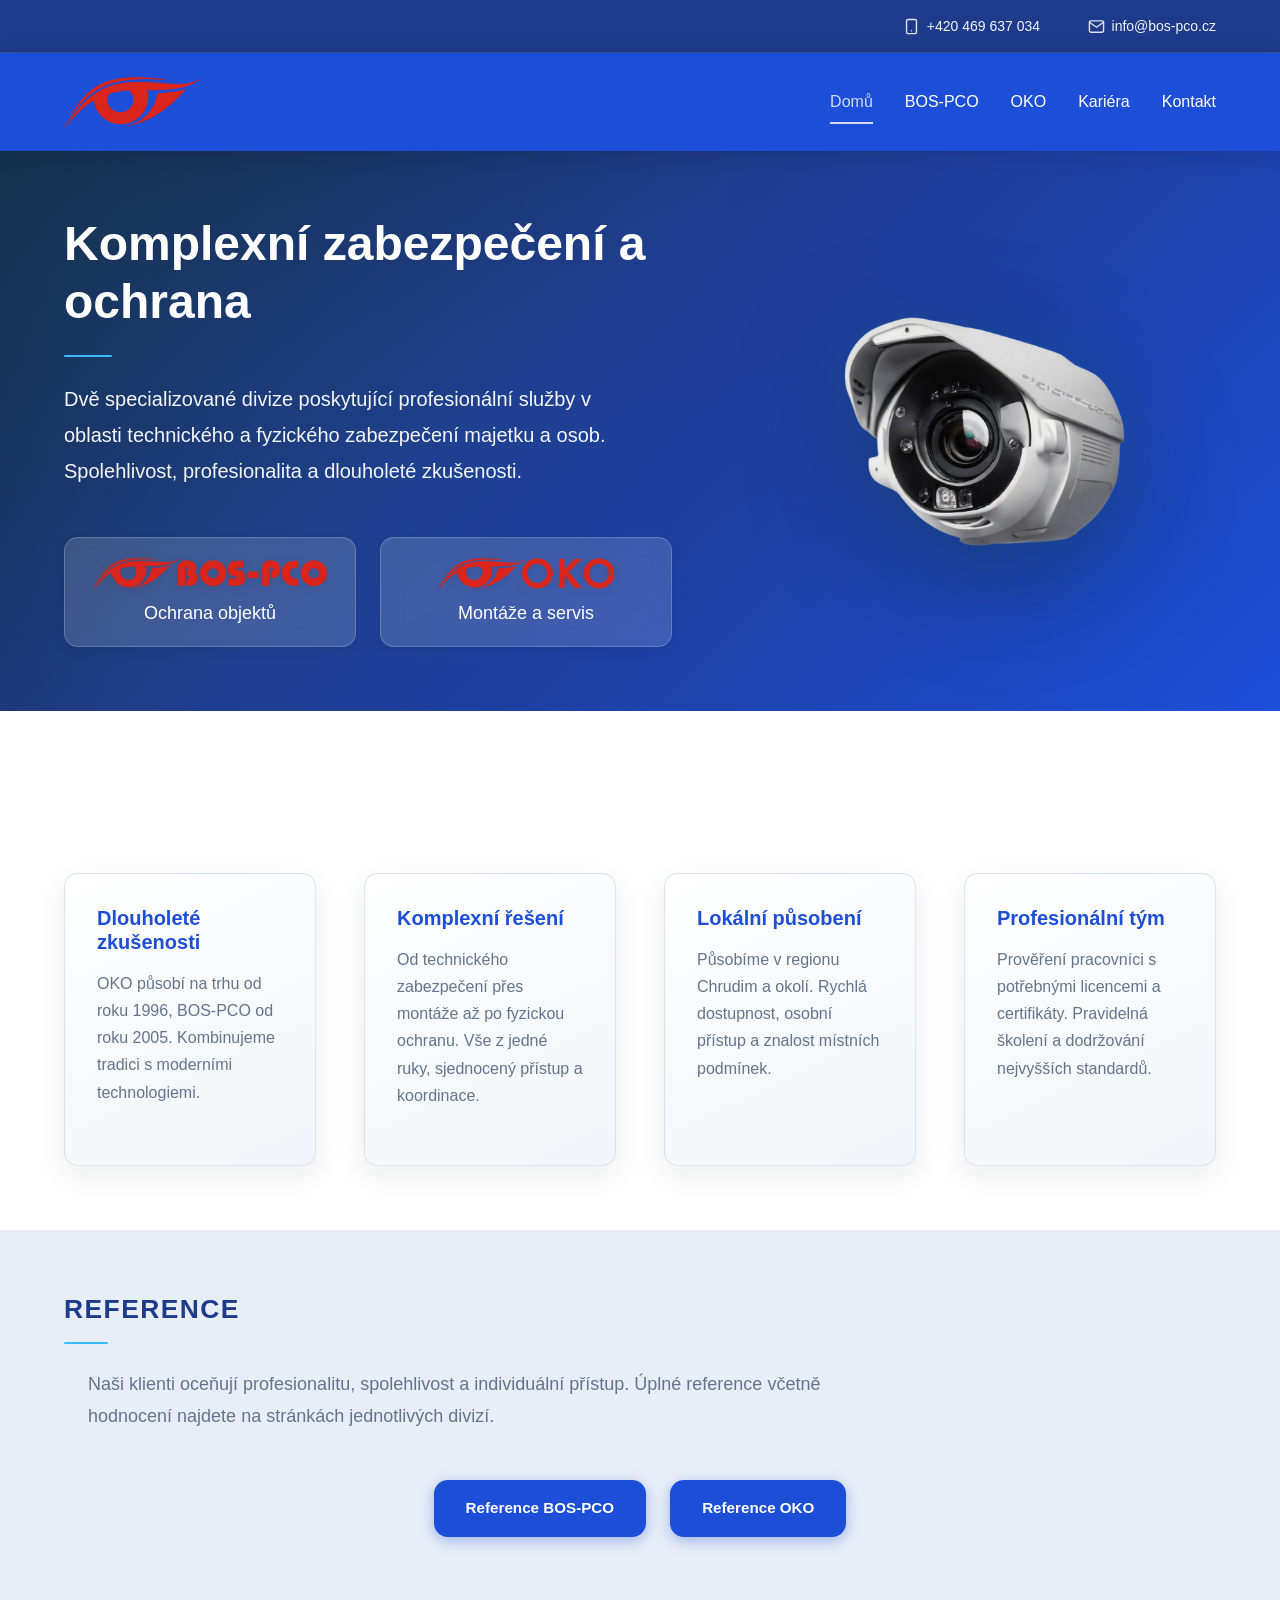
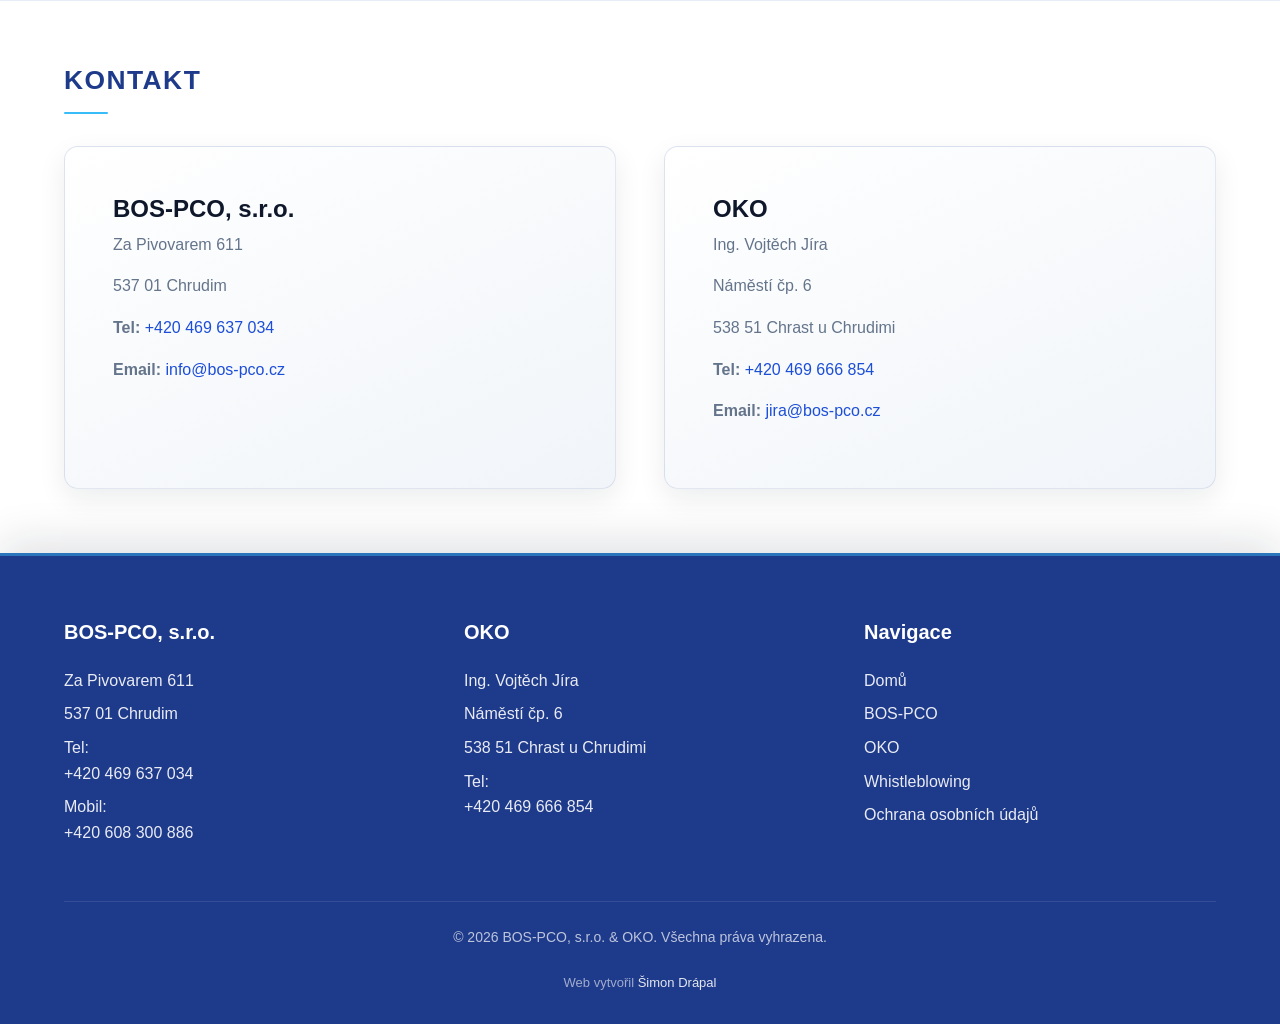
==== commit f46205bd: "úpravy po další schůzce s klientem" ====
--- a/index.html
+++ b/index.html
@@ -3,9 +3,63 @@
 <head>
     <meta charset="UTF-8">
     <meta name="viewport" content="width=device-width, initial-scale=1.0">
-    <meta name="description" content="BOS-PCO s.r.o. - pult centrální ochrany, fyzická ostraha objektů. OKO - montáže, servis a revize zabezpečovacích systémů. Profesionální služby v oblasti zabezpečení v Chrudimi a okolí.">
+    <meta name="description" content="BOS-PCO s.r.o. – pult centrální ochrany (PCO) a fyzická ostraha objektů. OKO – montáže, servis a revize EZS, CCTV a EPS. Profesionální zabezpečení v Chrudimi, Chrasti a okolí.">
     <meta name="keywords" content="pult centrální ochrany, PCO, fyzická ostraha, zabezpečení, montáže alarmů, servis zabezpečovacích systémů, Chrudim, Chrast">
-    <title>BOS-PCO & OKO | Komplexní zabezpečení a ochrana objektů</title>
+    <meta name="robots" content="index, follow">
+    <meta name="theme-color" content="#1d4ed8">
+    <link rel="canonical" href="https://www.bos-pco.cz/">
+    <link rel="alternate" hreflang="cs" href="https://www.bos-pco.cz/">
+    <title>BOS-PCO &amp; OKO | Komplexní zabezpečení a ochrana objektů</title>
+    <meta property="og:locale" content="cs_CZ">
+    <meta property="og:type" content="website">
+    <meta property="og:title" content="BOS-PCO &amp; OKO | Komplexní zabezpečení a ochrana objektů">
+    <meta property="og:description" content="BOS-PCO s.r.o. – pult centrální ochrany (PCO) a fyzická ostraha objektů. OKO – montáže, servis a revize EZS, CCTV a EPS. Profesionální zabezpečení v Chrudimi, Chrasti a okolí.">
+    <meta property="og:url" content="https://www.bos-pco.cz/">
+    <meta property="og:site_name" content="BOS-PCO a OKO">
+    <meta property="og:image" content="https://www.bos-pco.cz/img/oko_oko.png">
+    <meta name="twitter:card" content="summary_large_image">
+    <meta name="twitter:title" content="BOS-PCO &amp; OKO | Komplexní zabezpečení a ochrana objektů">
+    <meta name="twitter:description" content="BOS-PCO s.r.o. – pult centrální ochrany (PCO) a fyzická ostraha objektů. OKO – montáže, servis a revize EZS, CCTV a EPS. Profesionální zabezpečení v Chrudimi, Chrasti a okolí.">
+    <meta name="twitter:image" content="https://www.bos-pco.cz/img/oko_oko.png">
+    <script type="application/ld+json">
+    {
+      "@context": "https://schema.org",
+      "@graph": [
+        {
+          "@type": "WebSite",
+          "name": "BOS-PCO a OKO",
+          "url": "https://www.bos-pco.cz/",
+          "inLanguage": "cs-CZ"
+        },
+        {
+          "@type": "Organization",
+          "name": "BOS-PCO, s.r.o.",
+          "url": "https://www.bos-pco.cz/bos-pco.html",
+          "telephone": "+420-469-637-034",
+          "address": {
+            "@type": "PostalAddress",
+            "streetAddress": "Za Pivovarem 611",
+            "addressLocality": "Chrudim",
+            "postalCode": "537 01",
+            "addressCountry": "CZ"
+          }
+        },
+        {
+          "@type": "Organization",
+          "name": "OKO – Ing. Vojtěch Jíra",
+          "url": "https://www.bos-pco.cz/oko.html",
+          "telephone": "+420-469-666-854",
+          "address": {
+            "@type": "PostalAddress",
+            "streetAddress": "Náměstí čp. 6",
+            "addressLocality": "Chrast u Chrudimi",
+            "postalCode": "538 51",
+            "addressCountry": "CZ"
+          }
+        }
+      ]
+    }
+    </script>
     <link rel="icon" href="img/oko_1_1.png" type="image/png">
     <link rel="apple-touch-icon" sizes="180x180" href="img/oko_1_1.png">
     <link rel="stylesheet" href="css/style.css">
@@ -58,7 +112,7 @@
         <div class="container">
             <div class="header-content">
                 <a href="index.html" class="logo">
-                    <img src="img/oko.png" alt="OKO" class="logo-img">
+                    <img src="img/oko_oko.png" alt="BOS-PCO a OKO – domovská stránka" class="logo-img" decoding="async">
                     <!-- <span class="logo-text">BOS-PCO & OKO</span> -->
                 </a>
                 <button class="menu-toggle" aria-label="Menu" id="menuToggle">
@@ -70,6 +124,7 @@
                     <a href="index.html" class="nav-link active">Domů</a>
                     <a href="bos-pco.html" class="nav-link">BOS-PCO</a>
                     <a href="oko.html" class="nav-link">OKO</a>
+                    <a href="bos-pco.html#volna-mista" class="nav-link">Kariéra</a>
                     <a href="kontakt.html" class="nav-link">Kontakt</a>
                 </nav>
             </div>
@@ -90,21 +145,21 @@
                         <div class="cta-grid hero-cta-grid">
                             <a href="bos-pco.html" class="cta-card cta-bos">
                                 <div class="cta-content">
-                                    <img src="img/bos_pco_logo.png" alt="BOS-PCO" class="cta-logo">
+                                    <img src="img/bos-pco_logo.png" alt="Logo BOS-PCO, s.r.o." class="cta-logo" decoding="async">
                                     <p class="cta-description">Ochrana objektů</p>
                                 </div>
                             </a>
 
                             <a href="oko.html" class="cta-card cta-oko">
                                 <div class="cta-content">
-                                    <img src="img/oko_logo.png" alt="OKO" class="cta-logo">
+                                    <img src="img/oko_logo_original.png" alt="Logo OKO – Ing. Vojtěch Jíra" class="cta-logo" decoding="async">
                                     <p class="cta-description">Montáže a servis</p>
                                 </div>
                             </a>
                         </div>
                     </div>
                     <div class="hero-visual">
-                        <img src="img/services/camera.png" alt="" class="hero-visual__img" width="520" decoding="async">
+                        <img src="img/services/camera.png" alt="Ilustrace kamerového dohledu a zabezpečení objektů" class="hero-visual__img" width="520" decoding="async">
                     </div>
                 </div>
             </div>
@@ -150,46 +205,9 @@
             <div class="container">
                 <h2>Reference</h2>
                 <p class="section-intro">
-                    Naši klienti oceňují profesionalitu, spolehlivost a individuální přístup. 
-                    Zde jsou některé z jejich hodnocení.
+                    Naši klienti oceňují profesionalitu, spolehlivost a individuální přístup.
+                    Úplné reference včetně hodnocení najdete na stránkách jednotlivých divizí.
                 </p>
-                <div class="testimonials-grid">
-                    <article class="testimonial-card testimonial-bos">
-                        <p class="testimonial-text">
-                            "Spolupracujeme s BOS-PCO již několik let a jsme velmi spokojeni. 
-                            Profesionální přístup, spolehlivá služba a rychlá reakce na naše požadavky. 
-                            Doporučujeme."
-                        </p>
-                        <div class="testimonial-footer">
-                            <p class="testimonial-author">Ing. Jan Novák, ABC s.r.o.</p>
-                            <span class="testimonial-badge">BOS-PCO</span>
-                        </div>
-                    </article>
-
-                    <article class="testimonial-card testimonial-oko">
-                        <p class="testimonial-text">
-                            "OKO nám nainstalovalo zabezpečovací systém a pravidelně provádí servis. 
-                            Vše funguje bez problémů, technici jsou vždy ochotní a profesionální. 
-                            Skvělá spolupráce."
-                        </p>
-                        <div class="testimonial-footer">
-                            <p class="testimonial-author">Mgr. Petra Svobodová, XYZ a.s.</p>
-                            <span class="testimonial-badge">OKO</span>
-                        </div>
-                    </article>
-
-                    <article class="testimonial-card testimonial-bos">
-                        <p class="testimonial-text">
-                            "Fyzická ostraha našich objektů je na vysoké úrovni. Stráže jsou 
-                            spolehlivé, komunikace s pultem centrální ochrany funguje bezchybně. 
-                            Cítíme se bezpečně."
-                        </p>
-                        <div class="testimonial-footer">
-                            <p class="testimonial-author">Tomáš Dvořák, DEF spol. s r.o.</p>
-                            <span class="testimonial-badge">BOS-PCO</span>
-                        </div>
-                    </article>
-                </div>
                 <div class="testimonials-cta testimonials-cta--dual">
                     <a href="bos-pco.html#reference" class="btn-primary">Reference BOS-PCO</a>
                     <a href="oko.html#reference" class="btn-primary">Reference OKO</a>
--- a/css/style.css
+++ b/css/style.css
@@ -240,6 +240,10 @@
     box-shadow: 0 4px 20px rgba(15, 23, 42, 0.15);
 }
 
+.header--scrolled .logo-img {
+    height: 32px;
+}
+
 .header-content {
     display: flex;
     justify-content: space-between;
@@ -261,7 +265,7 @@
     width: auto;
     object-fit: contain;
     transform-origin: center center;
-    transition: transform 0.25s ease;
+    transition: transform 0.25s ease, height 0.25s ease;
 }
 
 .logo:hover .logo-img,
@@ -277,6 +281,10 @@
 @media (max-width: 768px) {
     .logo-img {
         height: 40px;
+    }
+
+    .header--scrolled .logo-img {
+        height: 36px;
     }
     
     .logo-text {
@@ -476,6 +484,13 @@
     margin-bottom: 0.35rem;
 }
 
+/* OKO: výška se doplní z JS podle skutečné výšky loga BOS */
+.hero--with-visual .cta-oko .cta-logo {
+    width: auto;
+    max-width: 100%;
+    object-fit: contain;
+}
+
 .hero--with-visual .cta-description {
     font-size: 1rem;
     line-height: 1.4;
@@ -635,10 +650,154 @@
         linear-gradient(135deg, #0f172a 0%, var(--color-primary-dark) 40%, var(--color-primary) 100%);
 }
 
+/* BOS-PCO: portrét vpravo, větší, celá fotka (contain), přilepený ke spodu; svisle neusekávat u horní hrany */
+.hero-bos--with-portrait.hero--with-visual.page-hero,
+.hero-bos--with-portrait.page-hero {
+    overflow-x: hidden;
+    overflow-y: visible;
+    padding-top: var(--spacing-xl);
+    padding-bottom: 0;
+}
+
+.hero-bos--with-portrait .hero-layout {
+    align-items: end;
+    grid-template-columns: minmax(0, 1fr) minmax(240px, 38%);
+}
+
+.hero-bos--with-portrait .hero-copy {
+    /* Mezera pod textem vlevo; sekce sama nemá spodní padding – fotka sedí na spodní hranu hero */
+    padding-bottom: var(--spacing-2xl);
+}
+
+.hero-bos-portrait {
+    align-self: end;
+    justify-self: end;
+    width: 100%;
+    max-width: 320px;
+    margin-bottom: 0;
+    /* Může růst směrem nahoru ke spodnímu okraji hlavičky / horní hraně hero */
+    margin-top: clamp(-2.5rem, -3vh, 0);
+    display: flex;
+    align-items: flex-end;
+    justify-content: center;
+    pointer-events: none;
+    line-height: 0;
+    flex-shrink: 0;
+}
+
+.hero-bos-portrait__img {
+    width: 100%;
+    height: auto;
+    max-height: min(52vh, 460px);
+    object-fit: contain;
+    object-position: center bottom;
+    display: block;
+    filter: drop-shadow(0 14px 32px rgba(0, 0, 0, 0.35));
+}
+
+@media (max-width: 960px) {
+    .hero-bos-portrait {
+        max-width: min(300px, 92vw);
+        justify-self: center;
+        margin-top: var(--spacing-sm);
+    }
+
+    .hero-bos-portrait__img {
+        max-height: min(46vh, 400px);
+    }
+
+    .hero-bos--with-portrait .hero-copy {
+        padding-bottom: 0;
+        text-align: center;
+    }
+
+    .hero-bos--with-portrait .page-subtitle,
+    .hero-bos--with-portrait .page-intro {
+        margin-left: auto;
+        margin-right: auto;
+    }
+
+    .hero-bos--with-portrait .page-intro {
+        max-width: 36rem;
+    }
+}
+
 .hero-oko {
     background:
         radial-gradient(circle at top left, rgba(56, 189, 248, 0.16), transparent 55%),
         linear-gradient(135deg, #0f172a 0%, var(--color-primary-dark) 40%, var(--color-primary) 100%);
+}
+
+/* OKO: čtyři karty „Proč si vybrat“ – <div> mezi hero a službami, přesah ~50/50, elevation */
+.page-oko {
+    --oko-bridge-overlap: clamp(5.25rem, 11vw, 8.5rem);
+}
+
+.page-oko .page-hero.hero--with-visual.hero-oko {
+    padding-bottom: var(--oko-bridge-overlap);
+    overflow: visible;
+}
+
+.oko-hero-bridge {
+    position: relative;
+    z-index: 5;
+    margin-top: calc(-1 * var(--oko-bridge-overlap));
+    margin-bottom: calc(-1 * var(--oko-bridge-overlap));
+    padding: 0;
+    pointer-events: none;
+}
+
+.oko-hero-bridge .container {
+    pointer-events: auto;
+}
+
+.oko-hero-bridge__grid {
+    margin-top: 0;
+}
+
+.oko-hero-bridge__sr-only {
+    position: absolute;
+    width: 1px;
+    height: 1px;
+    padding: 0;
+    margin: -1px;
+    overflow: hidden;
+    clip: rect(0, 0, 0, 0);
+    clip-path: inset(50%);
+    white-space: nowrap;
+    border: 0;
+}
+
+.page-oko .oko-hero-bridge .feature-card {
+    background: #fff;
+    box-shadow:
+        0 2px 4px rgba(15, 23, 42, 0.04),
+        0 12px 28px rgba(15, 23, 42, 0.1),
+        0 24px 56px rgba(15, 23, 42, 0.08);
+    border: 1px solid rgba(148, 163, 184, 0.4);
+}
+
+.page-oko .oko-hero-bridge .feature-card:hover {
+    transform: translateY(-6px);
+    box-shadow:
+        0 4px 8px rgba(15, 23, 42, 0.06),
+        0 18px 40px rgba(15, 23, 42, 0.12),
+        0 36px 72px rgba(15, 23, 42, 0.1);
+    border-color: rgba(56, 189, 248, 0.5);
+}
+
+.page-oko .oko-hero-bridge + .services-section {
+    padding-top: calc(var(--spacing-2xl) + var(--oko-bridge-overlap));
+}
+
+@media (max-width: 640px) {
+    .page-oko {
+        --oko-bridge-overlap: clamp(4.25rem, 14vw, 6.5rem);
+    }
+
+    .page-oko .oko-hero-bridge + .services-section {
+        padding-top: calc(var(--spacing-xl) + var(--oko-bridge-overlap));
+    }
 }
 
 .contact-hero {
@@ -690,6 +849,30 @@
 .page-intro.animate-in {
     opacity: 1;
     transform: translateY(0);
+}
+
+/* BOS-PCO / OKO: vstup hero jako na indexu – „nadpis“ zleva, perex zespoda */
+.page-hero--entrance .page-subtitle {
+    opacity: 0;
+    transform: translateX(-2rem);
+    animation: hero-copy-slide-in 0.65s cubic-bezier(0.22, 1, 0.36, 1) forwards;
+    animation-delay: 0.25s;
+}
+
+.page-hero--entrance .page-intro {
+    opacity: 0;
+    transform: translateY(1.5rem);
+    animation: hero-cta-rise-in 0.65s cubic-bezier(0.22, 1, 0.36, 1) forwards;
+    animation-delay: 0.7s;
+}
+
+@media (prefers-reduced-motion: reduce) {
+    .page-hero--entrance .page-subtitle,
+    .page-hero--entrance .page-intro {
+        animation: none;
+        opacity: 1;
+        transform: none;
+    }
 }
 
 /* ============================================
@@ -824,6 +1007,59 @@
     margin-bottom: var(--spacing-xl);
 }
 
+.testimonials-section--logos .section-intro {
+    text-align: left;
+    margin-left: var(--spacing-md);
+    margin-right: auto;
+    padding-left: 0;
+}
+
+.reference-logo-marquee {
+    position: relative;
+    display: flex;
+    align-items: center;
+    overflow: hidden;
+    border-radius: 16px;
+    background: rgba(255, 255, 255, 0.8);
+    border: 1px solid rgba(30, 58, 138, 0.08);
+    box-shadow: 0 10px 30px rgba(15, 23, 42, 0.06);
+    padding: 1rem 0;
+}
+
+.reference-logo-track {
+    display: flex;
+    align-items: center;
+    gap: clamp(1.5rem, 3vw, 3rem);
+    flex-shrink: 0;
+    min-width: 100%;
+    animation: reference-logos-marquee 34s linear infinite;
+    will-change: transform;
+}
+
+.reference-logo {
+    height: clamp(42px, 5vw, 64px);
+    width: auto;
+    object-fit: contain;
+    opacity: 0.9;
+    filter: grayscale(0.05);
+    flex: 0 0 auto;
+}
+
+@keyframes reference-logos-marquee {
+    from {
+        transform: translate3d(0, 0, 0);
+    }
+    to {
+        transform: translate3d(-100%, 0, 0);
+    }
+}
+
+@media (prefers-reduced-motion: reduce) {
+    .reference-logo-track {
+        animation: none;
+    }
+}
+
 .testimonials-grid {
     display: grid;
     grid-template-columns: repeat(auto-fit, minmax(300px, 1fr));
@@ -906,6 +1142,11 @@
 
 .testimonials-cta--dual .btn-primary {
     margin: 0;
+}
+
+/* Domů: reference jen s odkazy (bez mřížky) – menší mezera po perexu */
+.testimonials-section .section-intro + .testimonials-cta--dual {
+    margin-top: var(--spacing-xl);
 }
 
 /* Reference + „Další“: oddělení od mřížky, větší mezera po rozšíření */
@@ -1070,6 +1311,143 @@
     margin-top: var(--spacing-xl);
 }
 
+/* Fotky ze zakázek – bento grid (3 řádky, různé šířky / výšky přes span) */
+.work-photos-section {
+    padding: var(--spacing-2xl) 0;
+    background-color: var(--color-bg);
+}
+
+.work-photos-grid {
+    display: grid;
+    grid-template-columns: repeat(6, minmax(0, 1fr));
+    grid-template-rows: repeat(3, minmax(140px, 22vmin));
+    gap: clamp(0.75rem, 1.5vw, 1.25rem);
+    margin-top: var(--spacing-xl);
+}
+
+.work-photo-card {
+    padding: 0;
+    overflow: hidden;
+    border-radius: clamp(16px, 2.2vw, 20px);
+    min-height: 0;
+}
+
+.work-photo-card img {
+    display: block;
+    width: 100%;
+    height: 100%;
+    min-height: 140px;
+    object-fit: cover;
+    transform: scale(1);
+    transition: transform 0.8s cubic-bezier(0.22, 1, 0.36, 1);
+}
+
+.work-photo-card:hover img {
+    transform: scale(1.04);
+}
+
+/*
+ * Mřížka 6×3, 8 fotek:
+ * a – 2×2 (velká), b/e/f – široké přes 2 sloupce, g – široká přes 3 sloupce (dolní pás),
+ * c/h – vysoké přes 2 řádky, d – jedna buňka
+ */
+.work-photo-card--a {
+    grid-column: 1 / 3;
+    grid-row: 1 / 3;
+}
+
+.work-photo-card--b {
+    grid-column: 3 / 5;
+    grid-row: 1;
+}
+
+.work-photo-card--c {
+    grid-column: 5;
+    grid-row: 1 / 3;
+}
+
+.work-photo-card--d {
+    grid-column: 6;
+    grid-row: 1;
+}
+
+.work-photo-card--e {
+    grid-column: 3 / 5;
+    grid-row: 2;
+}
+
+.work-photo-card--f {
+    grid-column: 4 / 6;
+    grid-row: 3;
+}
+
+.work-photo-card--g {
+    grid-column: 1 / 4;
+    grid-row: 3;
+}
+
+.work-photo-card--h {
+    grid-column: 6;
+    grid-row: 2 / 4;
+}
+
+@media (max-width: 960px) {
+    .work-photos-grid {
+        grid-template-columns: repeat(2, minmax(0, 1fr));
+        grid-template-rows: none;
+        grid-auto-rows: minmax(140px, 42vw);
+    }
+
+    .work-photo-card--a,
+    .work-photo-card--b,
+    .work-photo-card--c,
+    .work-photo-card--d,
+    .work-photo-card--e,
+    .work-photo-card--f,
+    .work-photo-card--g,
+    .work-photo-card--h {
+        grid-column: auto;
+        grid-row: auto;
+    }
+
+    .work-photo-card--a {
+        grid-column: 1 / -1;
+        grid-row: span 2;
+        min-height: clamp(220px, 55vw, 320px);
+    }
+
+    .work-photo-card--b,
+    .work-photo-card--e,
+    .work-photo-card--f,
+    .work-photo-card--g {
+        grid-column: span 2;
+    }
+
+    .work-photo-card--c,
+    .work-photo-card--h {
+        grid-row: span 2;
+    }
+}
+
+@media (max-width: 480px) {
+    .work-photos-grid {
+        grid-template-columns: 1fr;
+        grid-auto-rows: minmax(200px, 70vw);
+    }
+
+    .work-photo-card--a,
+    .work-photo-card--b,
+    .work-photo-card--c,
+    .work-photo-card--e,
+    .work-photo-card--f,
+    .work-photo-card--g,
+    .work-photo-card--h {
+        grid-column: auto;
+        grid-row: auto;
+        min-height: 0;
+    }
+}
+
 .service-card {
     background: var(--card-surface);
     padding: var(--spacing-xl);
@@ -1135,7 +1513,7 @@
 .page-bos-pco .services-grid,
 .page-oko .services-grid {
     grid-template-columns: repeat(3, minmax(0, 1fr));
-    gap: var(--spacing-lg);
+    gap: clamp(1.25rem, 2vw, 1.75rem);
 }
 
 @media (max-width: 1100px) {
@@ -1154,14 +1532,34 @@
 
 .page-bos-pco .service-card--photo,
 .page-oko .service-card--photo {
-    background: #1e293b;
+    background: #0f172a;
     overflow: hidden;
     isolation: isolate;
-    border: 1px solid rgba(255, 255, 255, 0.1);
-    box-shadow: var(--shadow-lg);
-    min-height: 320px;
+    border-radius: clamp(18px, 2.5vw, 22px);
+    border: 1px solid rgba(255, 255, 255, 0.09);
+    box-shadow:
+        0 2px 4px rgba(15, 23, 42, 0.04),
+        0 12px 32px -8px rgba(15, 23, 42, 0.35),
+        inset 0 1px 0 rgba(255, 255, 255, 0.07);
+    min-height: 340px;
     display: flex;
     flex-direction: column;
+    padding: var(--spacing-lg) var(--spacing-lg) var(--spacing-xl);
+    transition:
+        transform 0.5s cubic-bezier(0.22, 1, 0.36, 1),
+        box-shadow 0.5s cubic-bezier(0.22, 1, 0.36, 1),
+        border-color 0.4s ease;
+}
+
+.page-bos-pco .service-card--photo:hover,
+.page-oko .service-card--photo:hover {
+    transform: translateY(-8px);
+    border-color: rgba(56, 189, 248, 0.32);
+    box-shadow:
+        0 4px 8px rgba(15, 23, 42, 0.06),
+        0 20px 48px -12px rgba(15, 23, 42, 0.5),
+        0 0 0 1px rgba(56, 189, 248, 0.12),
+        inset 0 1px 0 rgba(255, 255, 255, 0.1);
 }
 
 .page-bos-pco .service-card__photo-slot,
@@ -1169,15 +1567,23 @@
     position: absolute;
     inset: 0;
     z-index: 0;
-    background-color: #334155;
+    background-color: #1e293b;
     background-size: cover;
     background-position: center;
     background-repeat: no-repeat;
     transform: scale(1);
-    opacity: 0.52;
+    opacity: 0.48;
+    filter: saturate(0.88) brightness(0.94);
     transition:
         opacity 0.55s cubic-bezier(0.4, 0, 0.2, 1),
-        transform 0.65s cubic-bezier(0.4, 0, 0.2, 1);
+        transform 0.65s cubic-bezier(0.4, 0, 0.2, 1),
+        filter 0.55s cubic-bezier(0.4, 0, 0.2, 1);
+}
+
+/* OKO: pozadí služeb držíme o něco menší */
+.page-oko .service-card__photo-slot {
+    background-size: 86% auto;
+    transform: scale(1);
 }
 
 .page-bos-pco .service-card--photo::after,
@@ -1187,13 +1593,26 @@
     inset: 0;
     z-index: 1;
     pointer-events: none;
-    /* Střední tón: čitelný text, ne „vybledlé“ karty */
-    background: linear-gradient(
-        155deg,
-        rgba(15, 23, 42, 0.82) 0%,
-        rgba(15, 23, 42, 0.72) 42%,
-        rgba(30, 58, 138, 0.5) 100%
-    );
+    border-radius: inherit;
+    /* Vrstvený přechod: čitelný text + hloubka + jemný barevný nádech */
+    background:
+        linear-gradient(
+            180deg,
+            rgba(15, 23, 42, 0.12) 0%,
+            rgba(15, 23, 42, 0.35) 38%,
+            rgba(15, 23, 42, 0.88) 100%
+        ),
+        linear-gradient(
+            125deg,
+            rgba(15, 23, 42, 0.88) 0%,
+            rgba(15, 23, 42, 0.25) 48%,
+            transparent 72%
+        ),
+        linear-gradient(
+            210deg,
+            rgba(29, 78, 216, 0.22) 0%,
+            transparent 55%
+        );
     opacity: 1;
     transition: opacity 0.55s cubic-bezier(0.4, 0, 0.2, 1);
 }
@@ -1215,14 +1634,20 @@
 .page-bos-pco .service-card--photo h3,
 .page-oko .service-card--photo h3 {
     color: #fff;
-    font-size: 1.125rem;
+    font-size: clamp(1.05rem, 1.1vw + 0.9rem, 1.2rem);
     font-weight: 700;
-    letter-spacing: 0.06em;
+    letter-spacing: 0.05em;
     text-transform: uppercase;
-    line-height: 1.25;
+    line-height: 1.3;
     margin-bottom: 0;
-    text-shadow: 0 1px 2px rgba(0, 0, 0, 0.4);
-    transition: color 0.3s ease;
+    text-shadow: 0 2px 12px rgba(0, 0, 0, 0.45);
+    transition: color 0.3s ease, text-shadow 0.35s ease;
+}
+
+.page-bos-pco .service-card--photo:hover h3,
+.page-oko .service-card--photo:hover h3 {
+    color: #fff;
+    text-shadow: 0 2px 16px rgba(0, 0, 0, 0.5);
 }
 
 .page-bos-pco .service-card--photo h3::after,
@@ -1230,63 +1655,128 @@
     content: "";
     display: block;
     width: 2.75rem;
-    height: 2px;
+    height: 3px;
     margin-top: var(--spacing-sm);
     margin-bottom: var(--spacing-md);
-    background: var(--color-secondary);
-    border-radius: 1px;
+    background: linear-gradient(90deg, var(--color-secondary), rgba(56, 189, 248, 0.25));
+    border-radius: 2px;
+    box-shadow: 0 0 10px rgba(56, 189, 248, 0.2);
     transition: width 0.45s cubic-bezier(0.4, 0, 0.2, 1);
 }
 
 .page-bos-pco .service-card--photo:hover h3::after,
 .page-oko .service-card--photo:hover h3::after {
-    width: calc(2.75rem * 2);
+    width: min(5.5rem, 45%);
 }
 
 .page-bos-pco .service-card--photo p,
 .page-oko .service-card--photo p {
-    color: rgba(255, 255, 255, 0.92);
-    font-size: 0.95rem;
-    line-height: 1.65;
+    color: rgba(255, 255, 255, 0.93);
+    font-size: 0.97rem;
+    line-height: 1.68;
     margin-bottom: var(--spacing-sm);
-    text-shadow: 0 1px 3px rgba(0, 0, 0, 0.4);
+    text-shadow: 0 1px 8px rgba(0, 0, 0, 0.45);
+}
+
+.page-bos-pco .service-card--photo ul,
+.page-oko .service-card--photo ul {
+    display: flex;
+    flex-direction: column;
+    gap: 0.2rem;
 }
 
 .page-bos-pco .service-card--photo ul li,
 .page-oko .service-card--photo ul li {
     color: rgba(255, 255, 255, 0.88);
-    text-shadow: 0 1px 2px rgba(0, 0, 0, 0.38);
+    text-shadow: 0 1px 4px rgba(0, 0, 0, 0.35);
+    margin: 0;
+    padding: var(--spacing-xs) 0;
+    padding-left: var(--spacing-md);
+    position: relative;
+    background: none;
+    border: none;
+    border-radius: 0;
 }
 
 .page-bos-pco .service-card--photo ul li::before,
 .page-oko .service-card--photo ul li::before {
+    left: 0;
     color: var(--color-secondary);
-}
-
-.page-bos-pco .service-card--photo:hover h3,
-.page-oko .service-card--photo:hover h3 {
+    text-shadow: none;
+}
+
+/* PCO karta: tlačítko PCOnline fixně dole bez vlivu na výšku karty */
+.page-bos-pco .service-card--pco {
+    /* Rezerva pro absolutně pozicované tlačítko, aby nelezlo do textu */
+    padding-bottom: calc(var(--spacing-xl) + 1.1rem);
+}
+
+.page-bos-pco .service-card--pco .service-card__subtle-link {
+    position: absolute;
+    left: var(--spacing-lg);
+    bottom: var(--spacing-lg);
+    z-index: 3;
+    display: inline-flex;
+    align-items: center;
+    justify-content: center;
+    min-height: 2rem;
+    padding: 0.34rem 0.78rem;
+    border-radius: 999px;
+    border: 1px solid rgba(255, 255, 255, 0.35);
+    background: rgba(15, 23, 42, 0.32);
+    color: rgba(255, 255, 255, 0.92);
+    font-size: 0.78rem;
+    font-weight: 600;
+    letter-spacing: 0.06em;
+    text-transform: uppercase;
+    text-decoration: none;
+    box-shadow: 0 4px 12px rgba(15, 23, 42, 0.25);
+    backdrop-filter: blur(2px);
+    transition: background-color 0.2s ease, border-color 0.2s ease, color 0.2s ease, transform 0.2s ease;
+}
+
+.page-bos-pco .service-card--pco .service-card__subtle-link:hover,
+.page-bos-pco .service-card--pco .service-card__subtle-link:focus-visible {
+    background: rgba(15, 23, 42, 0.46);
+    border-color: rgba(255, 255, 255, 0.52);
     color: #fff;
-}
-
-/* Hover: fotka plně viditelná + zoom, překryv slabší */
+    transform: translateY(-1px);
+}
+
+/* Hover: fotka živější + jemný zoom, překryv lehčí */
 .page-bos-pco .service-card--photo:hover .service-card__photo-slot,
 .page-oko .service-card--photo:hover .service-card__photo-slot {
     opacity: 1;
-    transform: scale(1.03);
+    transform: scale(1.045);
+    filter: saturate(1.05) brightness(1);
+}
+
+/* OKO: i při hoveru zůstane menší než na BOS-PCO */
+.page-oko .service-card--photo:hover .service-card__photo-slot {
+    background-size: 86% auto;
+    transform: scale(1.045);
 }
 
 .page-bos-pco .service-card--photo:hover::after,
 .page-oko .service-card--photo:hover::after {
-    opacity: 0.62;
+    opacity: 0.58;
 }
 
 @media (prefers-reduced-motion: reduce) {
+    .page-bos-pco .service-card--photo,
+    .page-oko .service-card--photo,
+    .page-bos-pco .service-card--photo:hover,
+    .page-oko .service-card--photo:hover {
+        transform: none;
+    }
+
     .page-bos-pco .service-card__photo-slot,
     .page-bos-pco .service-card--photo:hover .service-card__photo-slot,
     .page-oko .service-card__photo-slot,
     .page-oko .service-card--photo:hover .service-card__photo-slot {
         transition-duration: 0.01ms;
         transform: none;
+        filter: none;
     }
 
     .page-bos-pco .service-card--photo:hover .service-card__photo-slot,
@@ -1621,6 +2111,11 @@
     grid-template-columns: 1fr;
 }
 
+/* Kotva "Kariéra" na BOS-PCO: sekce se otevře o trochu níž pod sticky headerem */
+.page-bos-pco #volna-mista {
+    scroll-margin-top: 7.5rem;
+}
+
 .job-card {
     background: var(--card-surface);
     padding: var(--spacing-md) var(--spacing-lg);
@@ -1947,21 +2442,22 @@
     background-color: var(--color-bg);
 }
 
+/* OKO: služby (bílá) → stažení (světlá) → volná místa (bílá) → licence (světlá) → reference (bílá) → kontakt (světlá) */
+.page-oko .teamviewer-section {
+    background: var(--color-bg-light);
+}
+
+.page-oko .jobs-section {
+    background-color: var(--color-bg);
+}
+
 .page-oko .licence-section {
     background-color: var(--color-bg-light);
 }
 
-.page-oko .teamviewer-section {
-    background: var(--color-bg);
-}
-
 .page-oko .testimonials-section {
-    background-color: var(--color-bg-light);
+    background-color: var(--color-bg);
     padding-bottom: var(--spacing-md);
-}
-
-.page-oko .jobs-section {
-    background-color: var(--color-bg);
 }
 
 .page-oko .contact-section {
@@ -1971,10 +2467,6 @@
 /* BOS-PCO – stejné střídání pod hero (včetně Reference nad volnými místy) */
 .page-bos-pco .services-section {
     background-color: var(--color-bg);
-}
-
-.page-bos-pco .pconline-section--compact {
-    background-color: var(--color-bg-light);
 }
 
 .page-bos-pco .testimonials-section {
@@ -2006,7 +2498,7 @@
 }
 
 .page-bos-pco .contact-section {
-    background-color: var(--color-bg);
+    background-color: var(--color-bg-light);
 }
 
 .contact-grid {
@@ -2041,7 +2533,7 @@
 
 .contact-card h3 {
     color: var(--color-text);
-    margin-bottom: var(--spacing-md);
+    margin-bottom: 7.5px;
     transition: var(--transition);
 }
 
@@ -2057,6 +2549,99 @@
 .contact-card a {
     color: var(--color-primary);
     font-weight: 500;
+}
+
+.page-bos-pco .contact-card--with-photo {
+    display: grid;
+    grid-template-columns: minmax(160px, 220px) minmax(230px, 1fr) minmax(230px, 1fr);
+    align-items: start;
+    gap: var(--spacing-lg);
+}
+
+.page-bos-pco .contact-card__photo,
+.page-oko .contact-card__photo {
+    grid-column: 1;
+    display: block;
+    width: 100%;
+    height: 100%;
+    max-height: 220px;
+    object-fit: cover;
+    border-radius: calc(var(--border-radius) - 4px);
+    border: 1px solid rgba(30, 58, 138, 0.12);
+}
+
+.page-bos-pco .contact-card__content {
+    grid-column: 2;
+}
+
+.page-bos-pco .contact-card__content p:last-child {
+    margin-bottom: 0;
+}
+
+.page-oko .contact-card--with-photo {
+    display: grid;
+    grid-template-columns: minmax(160px, 220px) 1fr;
+    align-items: start;
+    gap: var(--spacing-lg);
+}
+
+.page-oko .contact-card__content {
+    grid-column: 2;
+}
+
+.page-oko .contact-card__content p:last-child {
+    margin-bottom: 0;
+}
+
+.page-bos-pco .contact-card__dispatch {
+    grid-column: 3;
+    align-self: end;
+    display: flex;
+    flex-direction: column;
+    justify-content: flex-end;
+}
+
+.page-bos-pco .contact-card__dispatch h3 {
+    font-size: 1rem;
+    font-weight: 600;
+    margin-top: 0;
+    margin-bottom: var(--spacing-sm);
+}
+
+.page-bos-pco .contact-card:hover .contact-card__dispatch h3 {
+    color: var(--color-primary);
+}
+
+.page-bos-pco .contact-card__dispatch p:last-child {
+    margin-bottom: 0;
+}
+
+@media (max-width: 960px) {
+    .page-bos-pco .contact-card--with-photo {
+        grid-template-columns: minmax(140px, 200px) 1fr;
+    }
+
+    .page-bos-pco .contact-card__dispatch {
+        grid-column: 1 / -1;
+    }
+}
+
+@media (max-width: 640px) {
+    .page-bos-pco .contact-card--with-photo {
+        grid-template-columns: 1fr;
+    }
+
+    .page-oko .contact-card--with-photo {
+        grid-template-columns: 1fr;
+    }
+
+    .page-bos-pco .contact-card__photo,
+    .page-bos-pco .contact-card__content,
+    .page-oko .contact-card__photo,
+    .page-oko .contact-card__content,
+    .page-bos-pco .contact-card__dispatch {
+        grid-column: 1;
+    }
 }
 
 .contact-info {
@@ -2222,7 +2807,7 @@
    Licence Section
    ============================================ */
 .licence-section {
-    padding: var(--spacing-2xl) 0;
+    padding: var(--spacing-2xl) 0 var(--spacing-lg);
     background-color: var(--color-bg-light);
 }
 
@@ -2905,6 +3490,33 @@
 .services-grid .service-card:nth-child(7) { animation-delay: 0.7s; }
 .services-grid .service-card:nth-child(8) { animation-delay: 0.8s; }
 
+/*
+ * BOS-PCO / OKO – karty služeb: stejný princip (opacity + translateY při scrollu),
+ * delší doba a měkčí křivka jako u hero copy (plynulejší dojezd).
+ */
+.page-bos-pco .services-grid .service-card:not(.animate-in),
+.page-oko .services-grid .service-card:not(.animate-in) {
+    transition:
+        opacity 1.1s cubic-bezier(0.22, 1, 0.36, 1),
+        transform 1.1s cubic-bezier(0.22, 1, 0.36, 1);
+}
+
+.page-bos-pco .services-grid .service-card.animate-in,
+.page-oko .services-grid .service-card.animate-in {
+    transition:
+        opacity 1.1s cubic-bezier(0.22, 1, 0.36, 1),
+        transform 1.1s cubic-bezier(0.22, 1, 0.36, 1);
+}
+
+@media (prefers-reduced-motion: reduce) {
+    .page-bos-pco .services-grid .service-card:not(.animate-in),
+    .page-oko .services-grid .service-card:not(.animate-in),
+    .page-bos-pco .services-grid .service-card.animate-in,
+    .page-oko .services-grid .service-card.animate-in {
+        transition-duration: 0.01ms;
+    }
+}
+
 .features-grid .feature-card:nth-child(1) { animation-delay: 0.1s; }
 .features-grid .feature-card:nth-child(2) { animation-delay: 0.2s; }
 .features-grid .feature-card:nth-child(3) { animation-delay: 0.3s; }
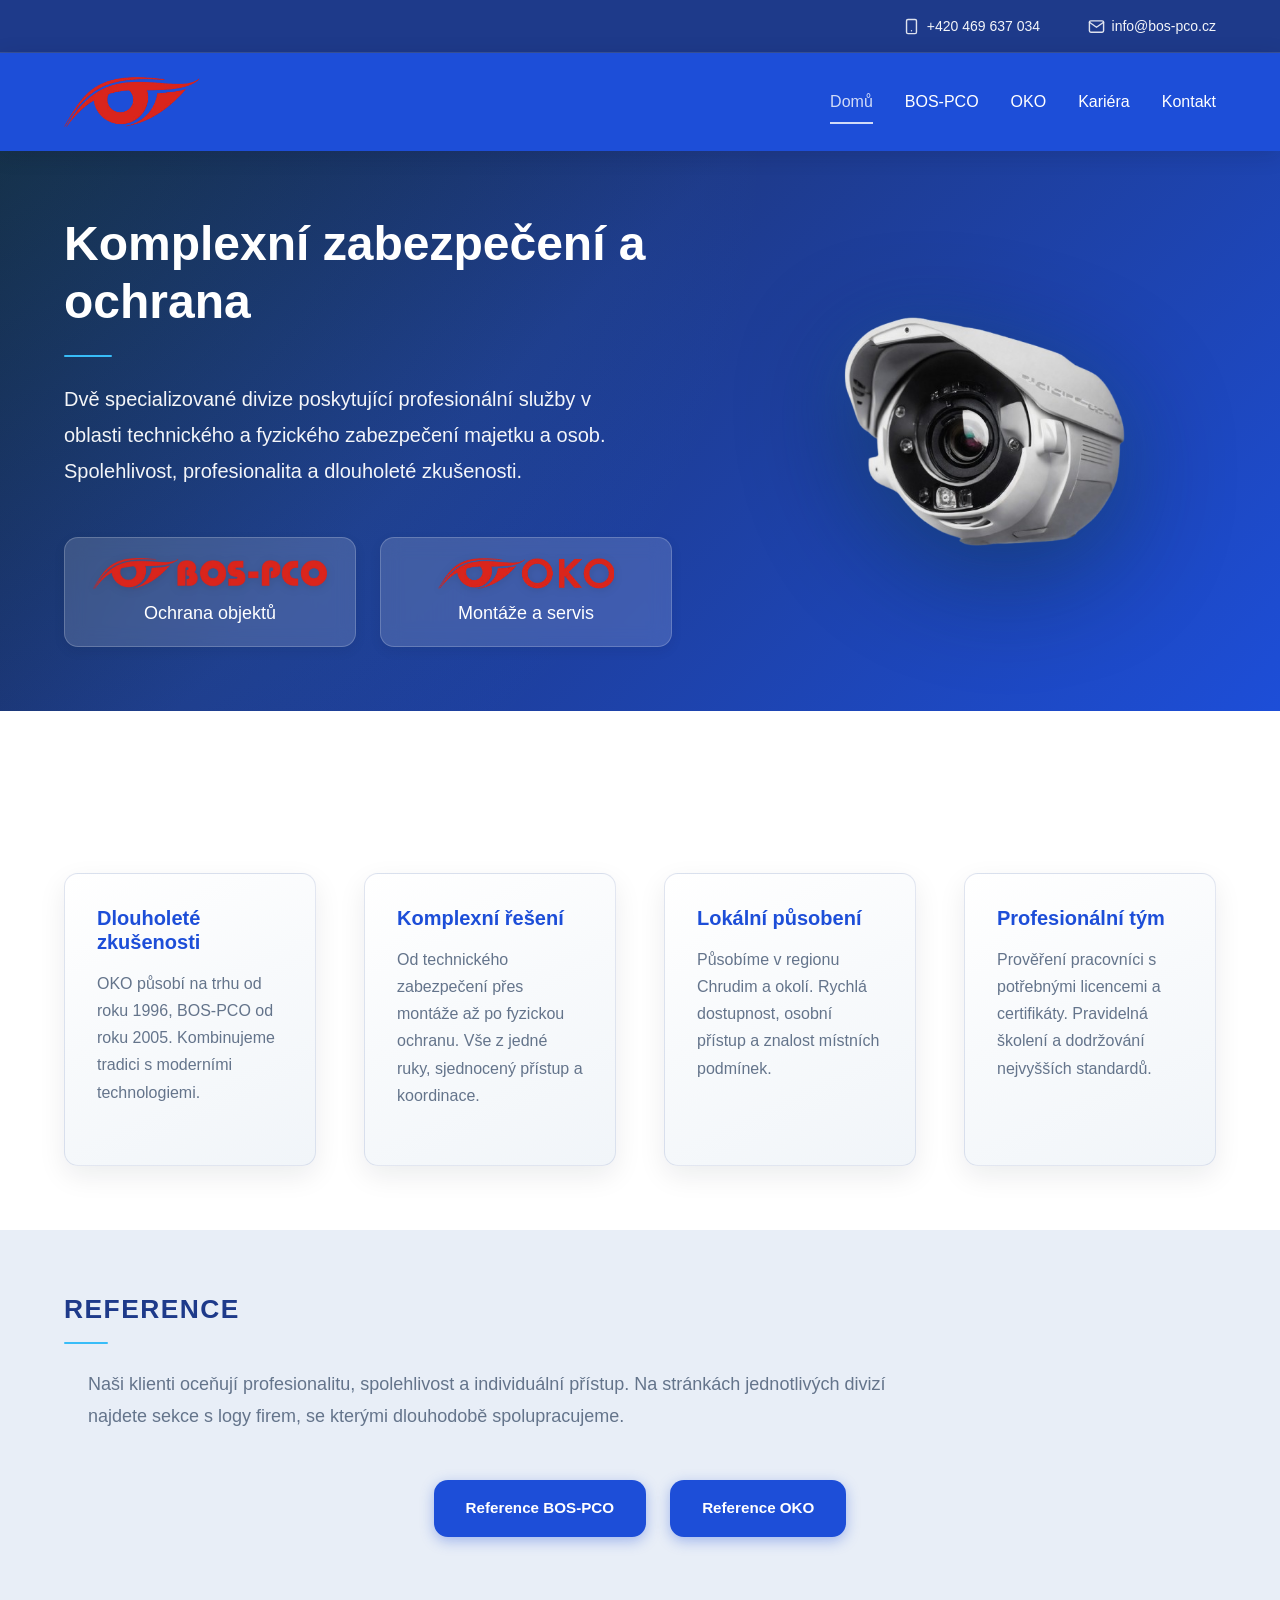
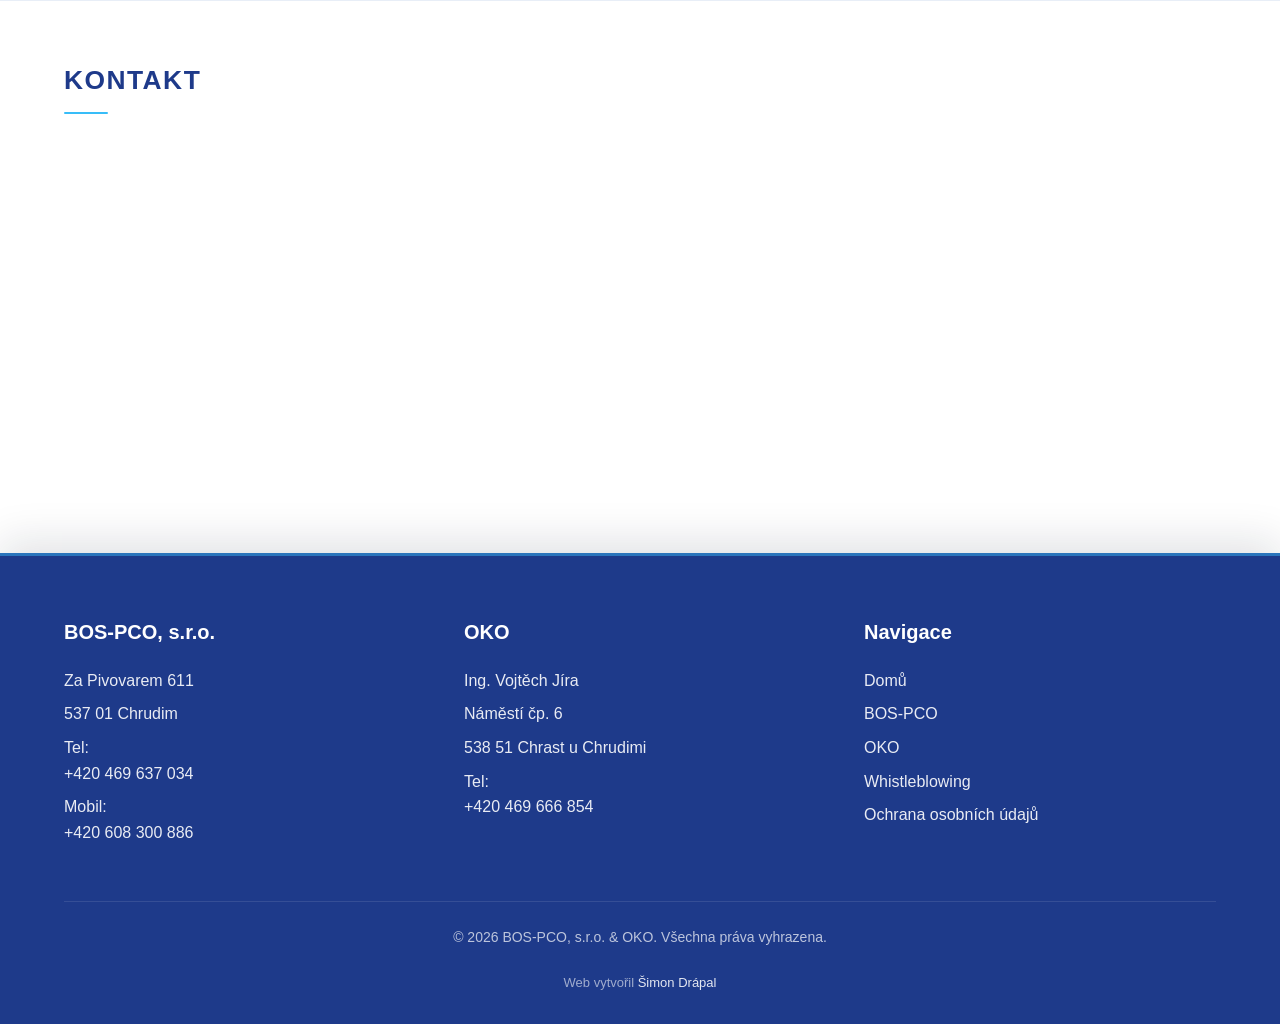
==== commit 1a3fdcd6: "změna textu u reference podnadpisu v úvodu" ====
--- a/index.html
+++ b/index.html
@@ -206,7 +206,7 @@
                 <h2>Reference</h2>
                 <p class="section-intro">
                     Naši klienti oceňují profesionalitu, spolehlivost a individuální přístup.
-                    Úplné reference včetně hodnocení najdete na stránkách jednotlivých divizí.
+                    Na stránkách jednotlivých divizí najdete sekce s logy firem, se kterými dlouhodobě spolupracujeme.
                 </p>
                 <div class="testimonials-cta testimonials-cta--dual">
                     <a href="bos-pco.html#reference" class="btn-primary">Reference BOS-PCO</a>
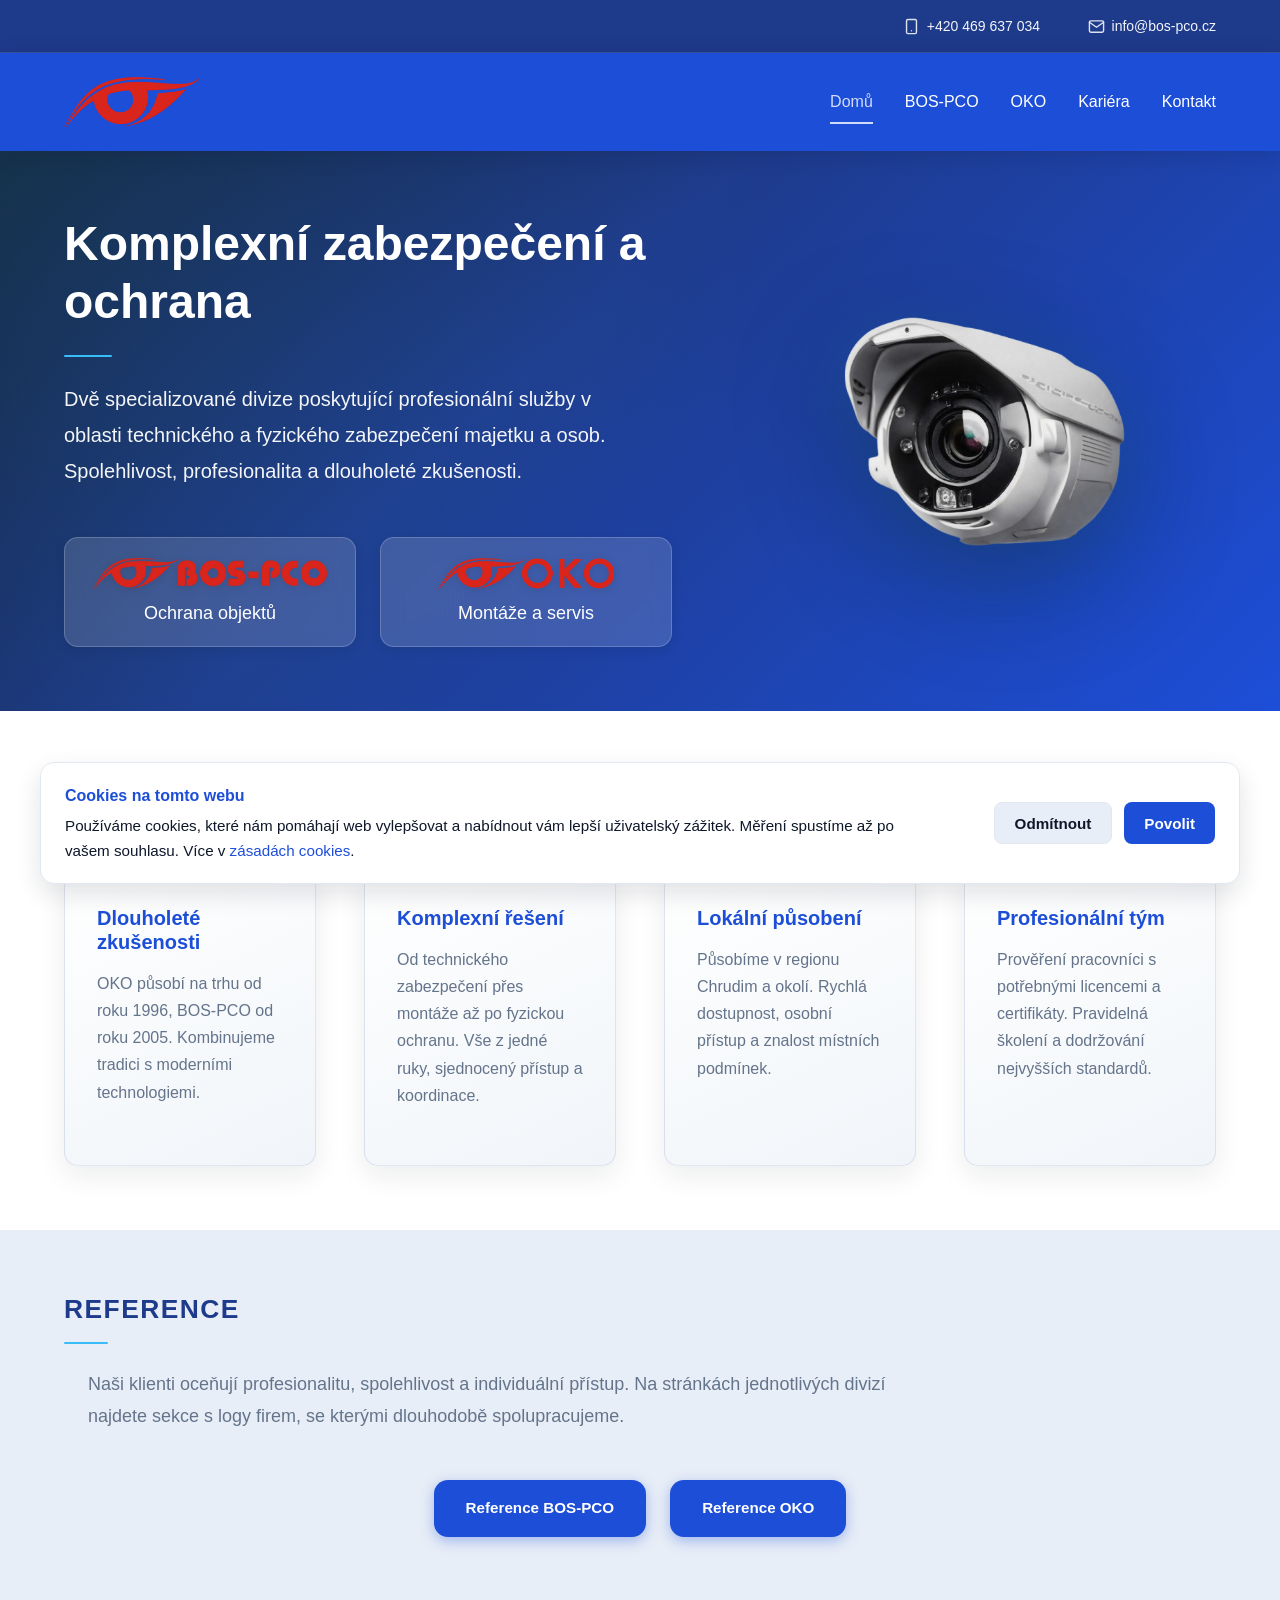
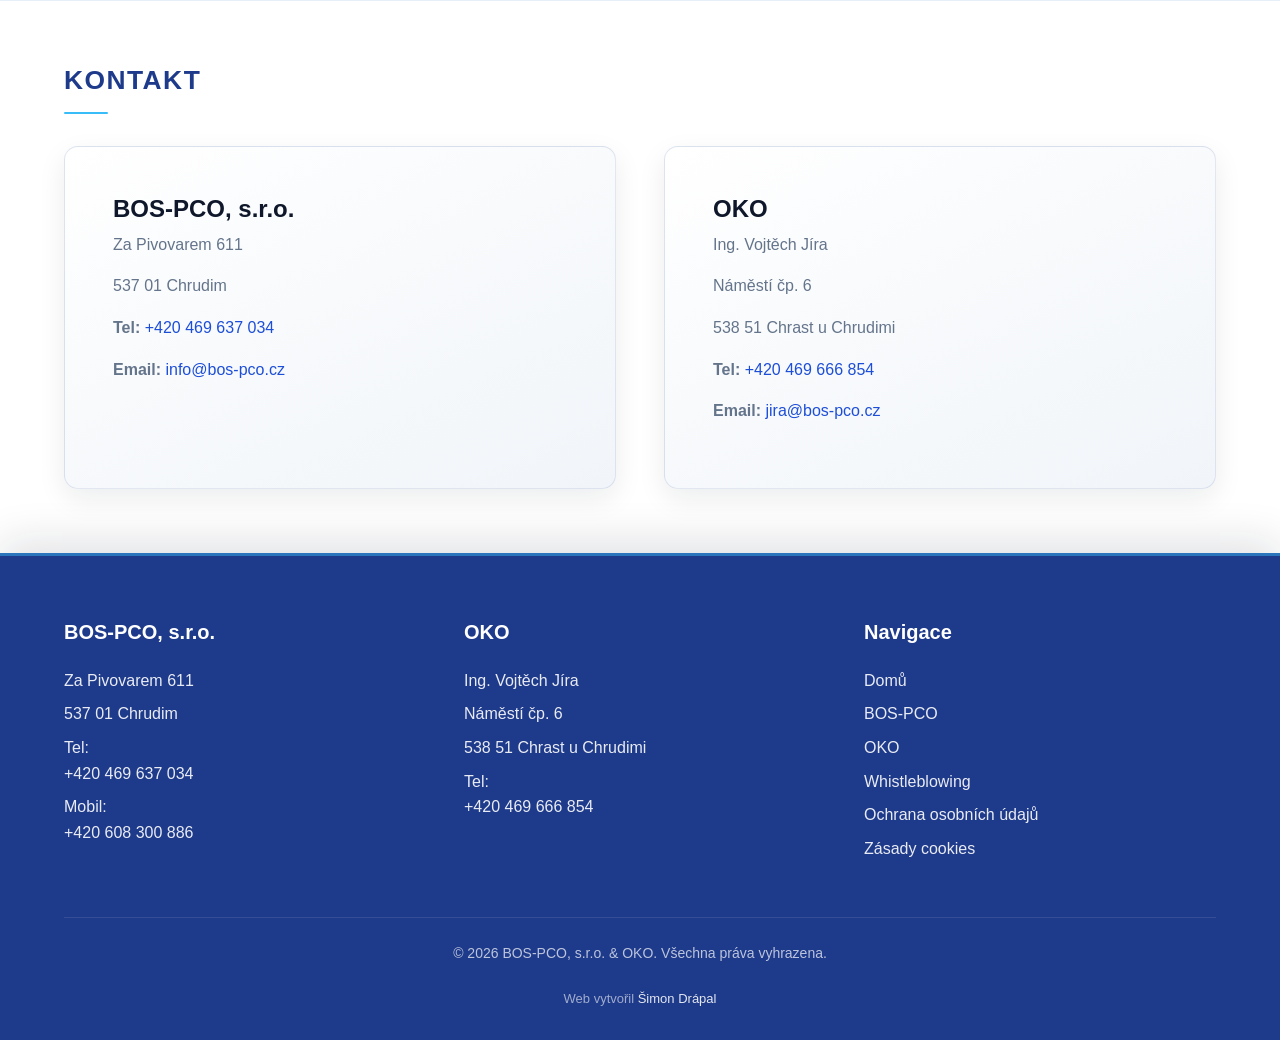
==== commit 4162d80c: "cookies a analytika nastavení" ====
--- a/index.html
+++ b/index.html
@@ -1,6 +1,13 @@
 <!DOCTYPE html>
 <html lang="cs">
 <head>
+    <!-- Google tag (gtag.js) -->
+    <script src="js/gtag-init.js"></script>
+    <script async src="https://www.googletagmanager.com/gtag/js?id=G-GHN6P1M2K1"></script>
+    <script>
+      gtag('js', new Date());
+      gtag('config', 'G-GHN6P1M2K1');
+    </script>
     <meta charset="UTF-8">
     <meta name="viewport" content="width=device-width, initial-scale=1.0">
     <meta name="description" content="BOS-PCO s.r.o. – pult centrální ochrany (PCO) a fyzická ostraha objektů. OKO – montáže, servis a revize EZS, CCTV a EPS. Profesionální zabezpečení v Chrudimi, Chrasti a okolí.">
@@ -263,6 +270,7 @@
                     <a href="oko.html">OKO</a>
                     <a href="whistleblowing.html">Whistleblowing</a>
                     <a href="ochrana-osobnich-udaju.html">Ochrana osobních údajů</a>
+                    <a href="cookies.html">Zásady cookies</a>
                 </div>
             </div>
             <div class="footer-bottom">
@@ -272,6 +280,7 @@
         </div>
     </footer>
 
+    <script src="js/cookies.js"></script>
     <script src="js/main.js"></script>
 </body>
 </html>
--- a/css/style.css
+++ b/css/style.css
@@ -650,64 +650,62 @@
         linear-gradient(135deg, #0f172a 0%, var(--color-primary-dark) 40%, var(--color-primary) 100%);
 }
 
-/* BOS-PCO: portrét vpravo, větší, celá fotka (contain), přilepený ke spodu; svisle neusekávat u horní hrany */
-.hero-bos--with-portrait.hero--with-visual.page-hero,
-.hero-bos--with-portrait.page-hero {
-    overflow-x: hidden;
-    overflow-y: visible;
-    padding-top: var(--spacing-xl);
-    padding-bottom: 0;
-}
-
-.hero-bos--with-portrait .hero-layout {
-    align-items: end;
-    grid-template-columns: minmax(0, 1fr) minmax(240px, 38%);
-}
-
-.hero-bos--with-portrait .hero-copy {
-    /* Mezera pod textem vlevo; sekce sama nemá spodní padding – fotka sedí na spodní hranu hero */
-    padding-bottom: var(--spacing-2xl);
-}
-
-.hero-bos-portrait {
-    align-self: end;
-    justify-self: end;
-    width: 100%;
-    max-width: 320px;
-    margin-bottom: 0;
-    /* Může růst směrem nahoru ke spodnímu okraji hlavičky / horní hraně hero */
-    margin-top: clamp(-2.5rem, -3vh, 0);
-    display: flex;
-    align-items: flex-end;
-    justify-content: center;
-    pointer-events: none;
-    line-height: 0;
-    flex-shrink: 0;
-}
-
-.hero-bos-portrait__img {
-    width: 100%;
-    height: auto;
-    max-height: min(52vh, 460px);
-    object-fit: contain;
-    object-position: center bottom;
-    display: block;
-    filter: drop-shadow(0 14px 32px rgba(0, 0, 0, 0.35));
+/* BOS-PCO: portrét vpravo na desktopu; na mobilu stejné skládání jako OKO hero */
+.hero-bos--with-portrait .hero-bos-portrait__img {
+    animation: none;
+}
+
+@media (min-width: 961px) {
+    .hero-bos--with-portrait.hero--with-visual.page-hero,
+    .hero-bos--with-portrait.page-hero {
+        overflow-x: hidden;
+        overflow-y: visible;
+        padding-top: var(--spacing-xl);
+        padding-bottom: 0;
+    }
+
+    .hero-bos--with-portrait .hero-layout {
+        align-items: end;
+        grid-template-columns: minmax(0, 1fr) minmax(240px, 38%);
+    }
+
+    .hero-bos--with-portrait .hero-copy {
+        /* Mezera pod textem vlevo; sekce sama nemá spodní padding – fotka sedí na spodní hranu hero */
+        padding-bottom: var(--spacing-2xl);
+    }
+
+    .hero-bos--with-portrait .hero-visual {
+        align-self: end;
+        justify-self: end;
+        width: 100%;
+        max-width: 320px;
+        margin: clamp(-2.5rem, -3vh, 0) 0 0;
+        padding: 0;
+        align-items: flex-end;
+        line-height: 0;
+    }
+
+    .hero-bos--with-portrait .hero-bos-portrait__img {
+        max-height: min(52vh, 460px);
+        object-position: center bottom;
+        filter: drop-shadow(0 14px 32px rgba(0, 0, 0, 0.35));
+    }
 }
 
 @media (max-width: 960px) {
-    .hero-bos-portrait {
-        max-width: min(300px, 92vw);
-        justify-self: center;
-        margin-top: var(--spacing-sm);
-    }
-
-    .hero-bos-portrait__img {
-        max-height: min(46vh, 400px);
+    .hero-bos--with-portrait.hero--with-visual.page-hero,
+    .hero-bos--with-portrait.page-hero {
+        padding-bottom: 0;
+        overflow-x: hidden;
+    }
+
+    .hero-bos--with-portrait .hero-layout {
+        gap: var(--spacing-md);
+        align-items: center;
     }
 
     .hero-bos--with-portrait .hero-copy {
-        padding-bottom: 0;
+        padding-bottom: var(--spacing-lg);
         text-align: center;
     }
 
@@ -719,6 +717,24 @@
 
     .hero-bos--with-portrait .page-intro {
         max-width: 36rem;
+    }
+
+    .hero-bos--with-portrait .hero-visual {
+        width: 100%;
+        max-width: min(320px, 92vw);
+        margin: 0 auto;
+        padding: 0;
+        align-items: flex-end;
+        line-height: 0;
+    }
+
+    .hero-bos--with-portrait .hero-bos-portrait__img {
+        display: block;
+        width: 100%;
+        max-height: min(46vh, 400px);
+        object-fit: contain;
+        object-position: center bottom;
+        filter: drop-shadow(0 14px 32px rgba(0, 0, 0, 0.35));
     }
 }
 
@@ -2111,8 +2127,9 @@
     grid-template-columns: 1fr;
 }
 
-/* Kotva "Kariéra" na BOS-PCO: sekce se otevře o trochu níž pod sticky headerem */
-.page-bos-pco #volna-mista {
+/* Kotva "Kariéra": sekce se otevře o trochu níž pod sticky headerem */
+.page-bos-pco #volna-mista,
+.page-oko #volna-mista {
     scroll-margin-top: 7.5rem;
 }
 
@@ -3673,3 +3690,158 @@
         font-size: 1.25rem;
     }
 }
+
+/* ============================================
+   Cookie consent banner & cookies page
+   ============================================ */
+.cookie-consent {
+    position: fixed;
+    left: 0;
+    right: 0;
+    bottom: 0;
+    z-index: 1100;
+    padding: var(--spacing-sm);
+    transform: translateY(100%);
+    transition: transform 0.35s ease;
+    pointer-events: none;
+}
+
+.cookie-consent--visible {
+    transform: translateY(0);
+    pointer-events: auto;
+}
+
+.cookie-consent__inner {
+    max-width: var(--max-width);
+    margin: 0 auto;
+    padding: 1.25rem 1.5rem;
+    background: var(--color-bg);
+    border-radius: var(--border-radius);
+    box-shadow: var(--shadow-lg);
+    border: 1px solid var(--color-border);
+    display: flex;
+    flex-wrap: wrap;
+    align-items: center;
+    justify-content: space-between;
+    gap: 1.25rem;
+}
+
+.cookie-consent__title {
+    font-weight: 700;
+    color: var(--color-primary);
+    margin-bottom: 0.35rem;
+}
+
+.cookie-consent__desc {
+    color: var(--color-text);
+    font-size: 0.95rem;
+    max-width: 52rem;
+    margin-bottom: 0;
+}
+
+.cookie-consent__desc a {
+    color: var(--color-primary);
+}
+
+.cookie-consent__actions {
+    display: flex;
+    flex-wrap: wrap;
+    gap: 0.75rem;
+    flex-shrink: 0;
+}
+
+.cookie-consent__btn {
+    padding: 0.7rem 1.25rem;
+    border-radius: 8px;
+    border: none;
+    font-size: 0.95rem;
+    font-weight: 600;
+    cursor: pointer;
+    transition: background-color 0.2s, transform 0.2s;
+    font-family: inherit;
+}
+
+.cookie-consent__btn--accept {
+    background-color: var(--color-primary);
+    color: #fff;
+}
+
+.cookie-consent__btn--accept:hover {
+    background-color: var(--color-primary-dark);
+    transform: translateY(-1px);
+}
+
+.cookie-consent__btn--reject {
+    background-color: var(--color-bg-light);
+    color: var(--color-text);
+    border: 1px solid var(--color-border);
+}
+
+.cookie-consent__btn--reject:hover {
+    background-color: #e2e8f0;
+}
+
+.cookies-content {
+    padding-bottom: var(--spacing-2xl);
+}
+
+.cookies-block {
+    margin-bottom: var(--spacing-lg);
+    padding: var(--spacing-md);
+    background-color: var(--color-bg-light);
+    border-radius: var(--border-radius);
+    border-left: 4px solid var(--color-primary);
+}
+
+.cookies-block h2 {
+    color: var(--color-primary);
+    font-size: 1.25rem;
+    margin-bottom: 0.75rem;
+}
+
+.cookies-block p {
+    color: var(--color-text);
+    margin-bottom: 0.75rem;
+}
+
+.cookies-block p:last-child {
+    margin-bottom: 0;
+}
+
+.cookies-block code {
+    font-size: 0.9em;
+    background: var(--color-bg);
+    padding: 0.1rem 0.35rem;
+    border-radius: 3px;
+}
+
+.cookies-preferences {
+    background-color: var(--color-bg);
+    border: 1px solid var(--color-border);
+}
+
+.cookies-status {
+    font-weight: 600;
+    margin-bottom: var(--spacing-sm);
+}
+
+.cookies-preferences__actions {
+    display: flex;
+    flex-wrap: wrap;
+    gap: 0.75rem;
+}
+
+@media (max-width: 768px) {
+    .cookie-consent__inner {
+        flex-direction: column;
+        align-items: stretch;
+    }
+
+    .cookie-consent__actions {
+        width: 100%;
+    }
+
+    .cookie-consent__btn {
+        flex: 1 1 auto;
+    }
+}
